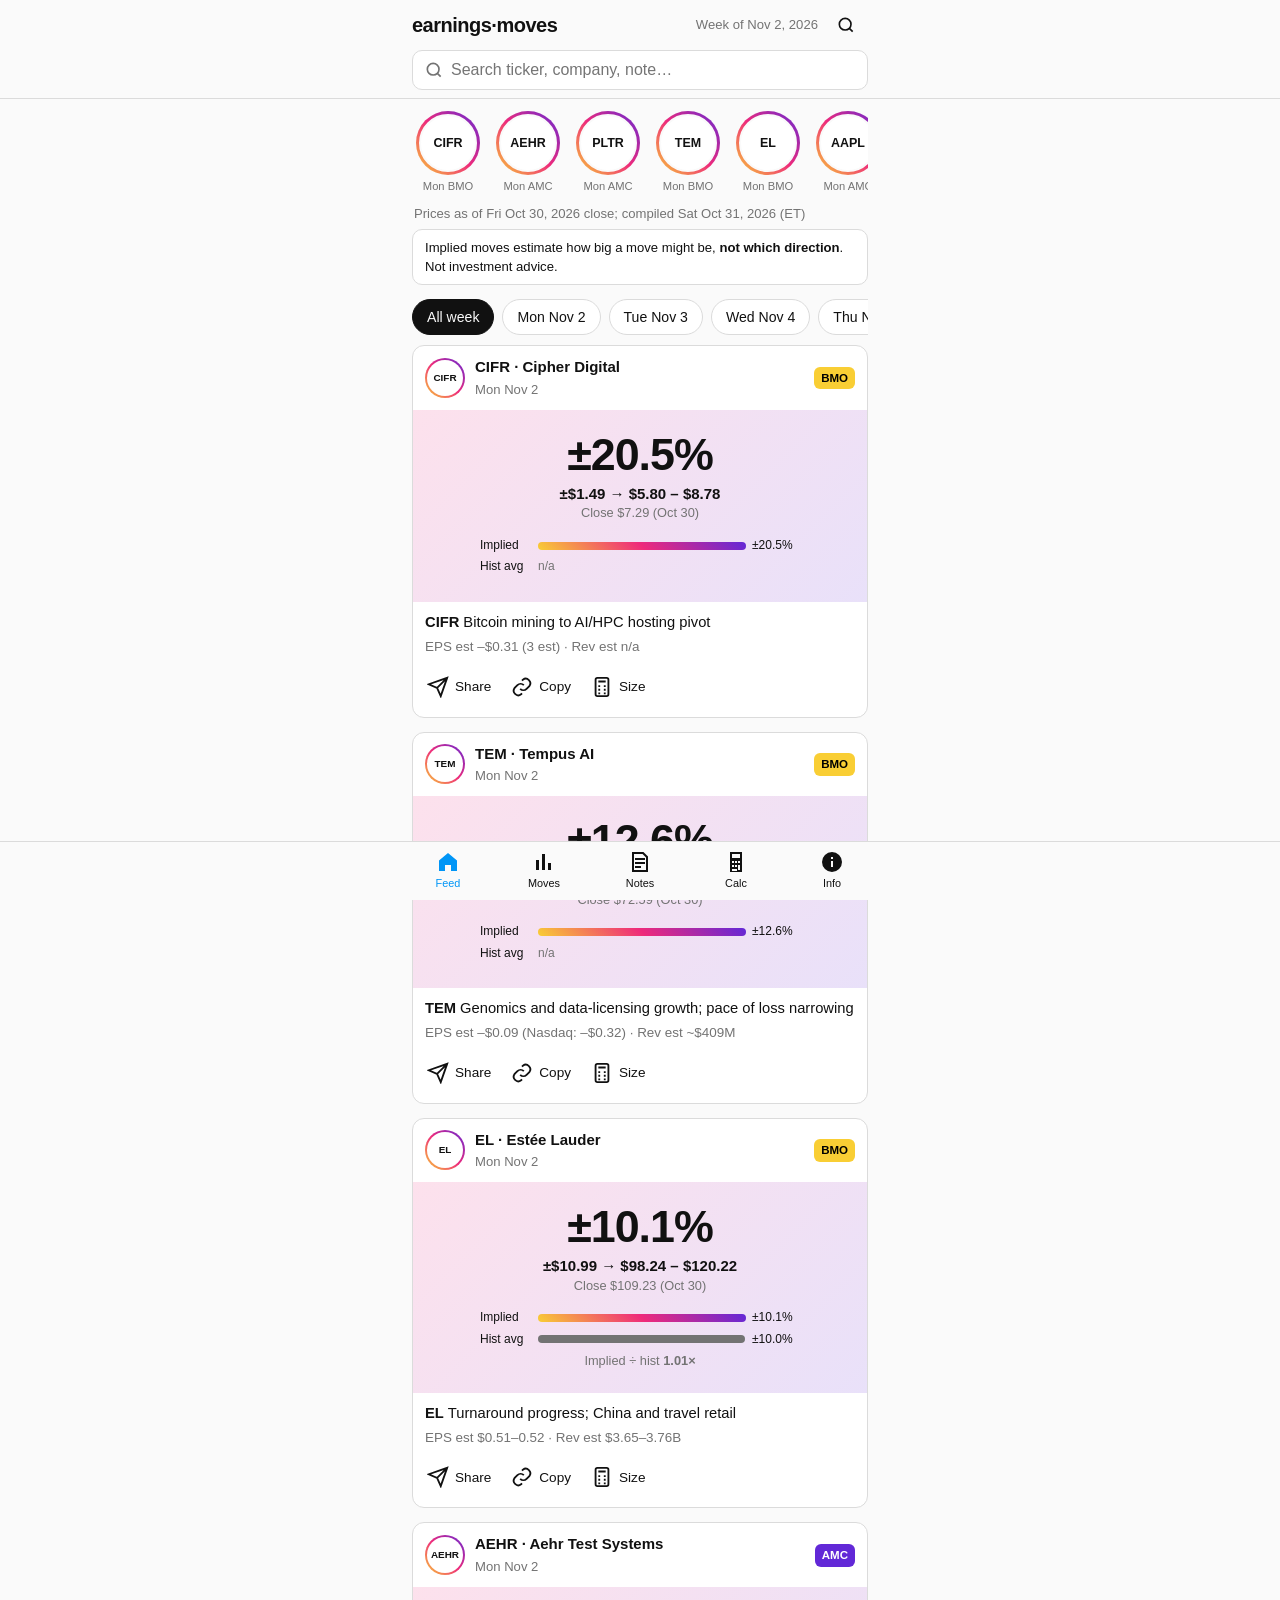
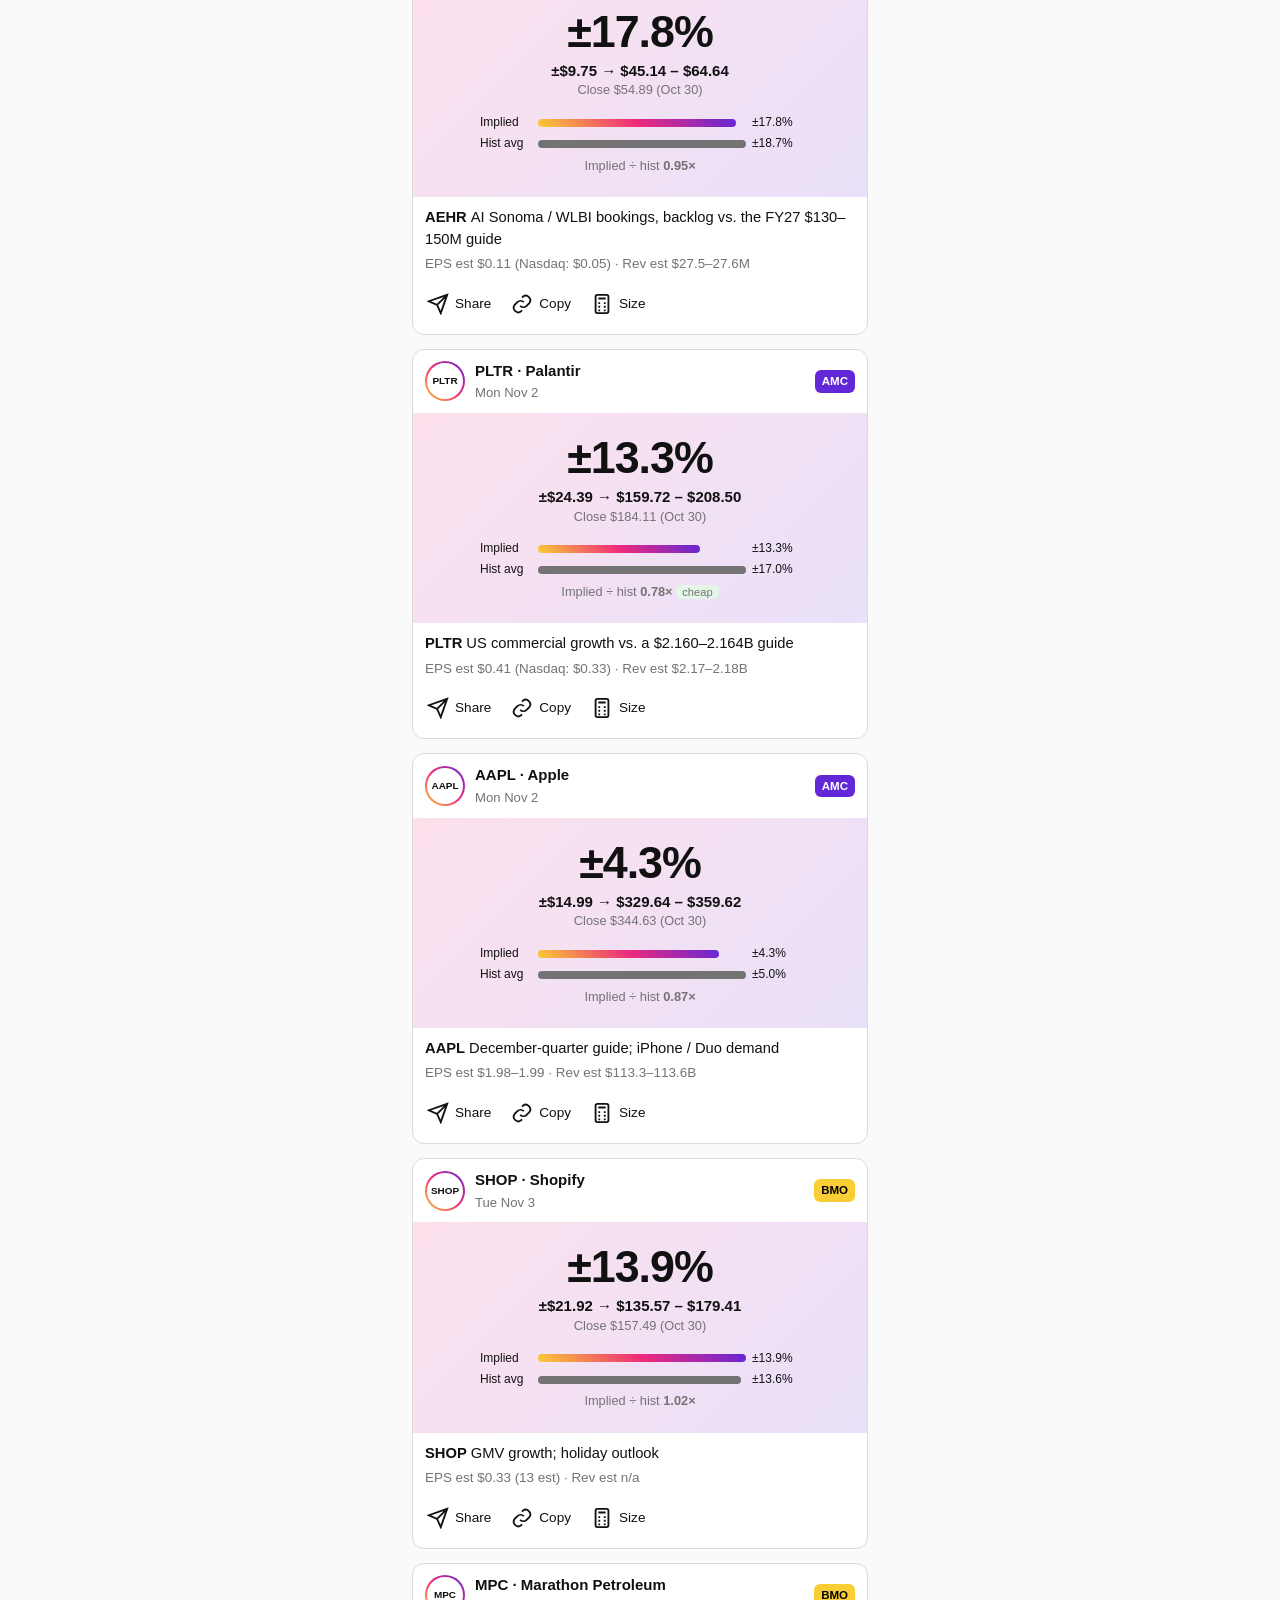
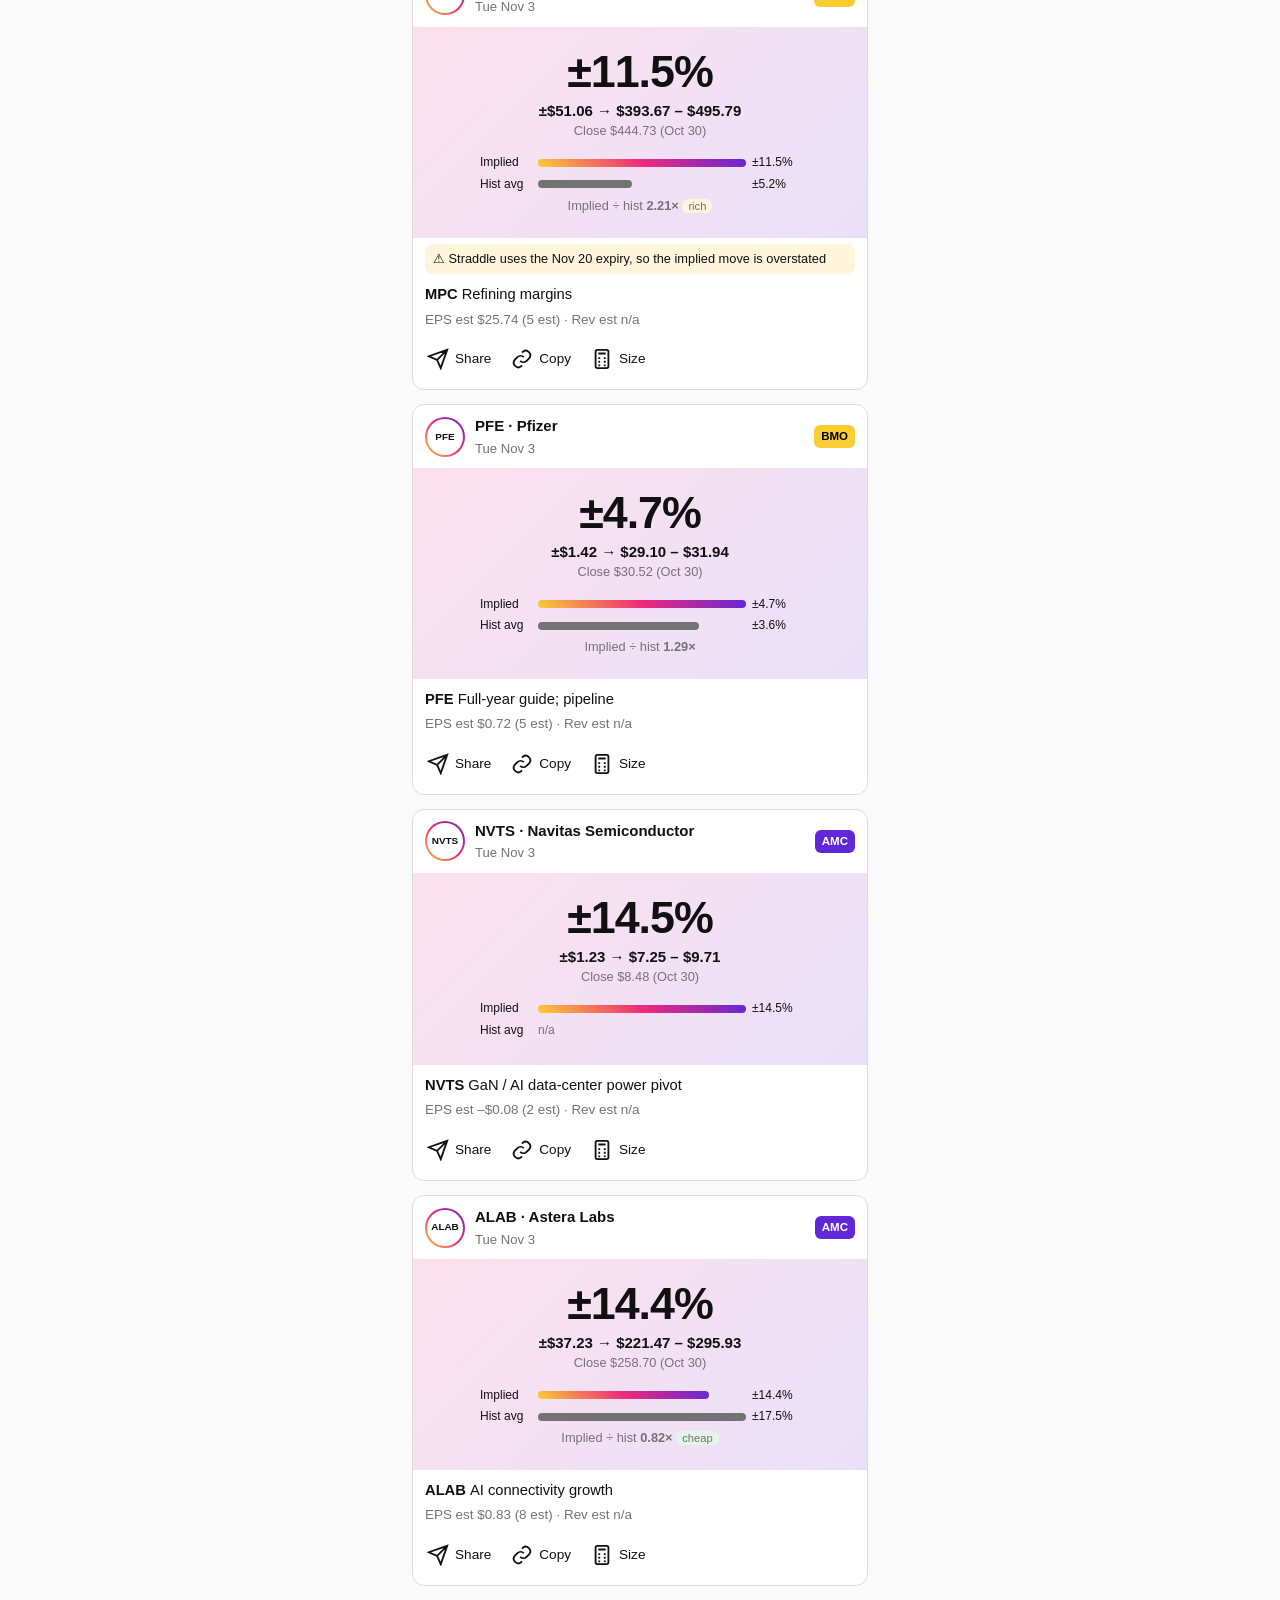
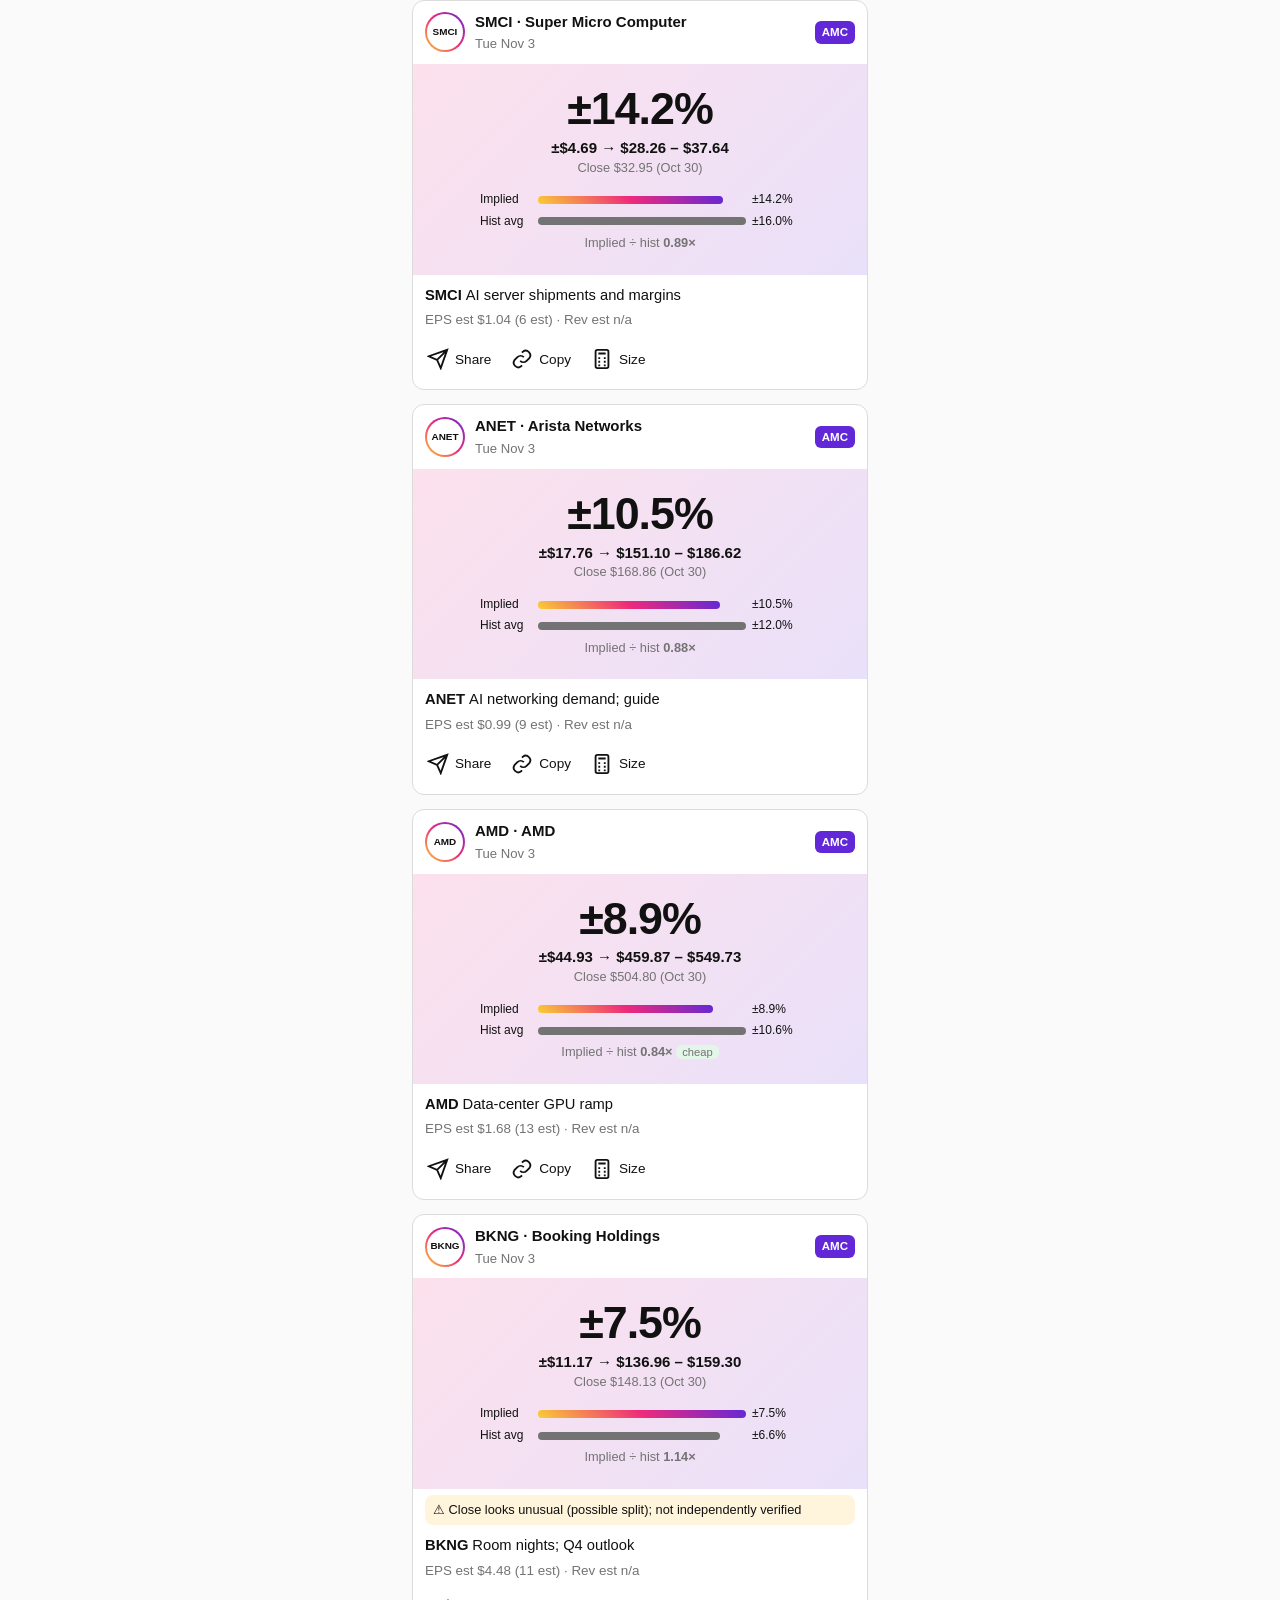
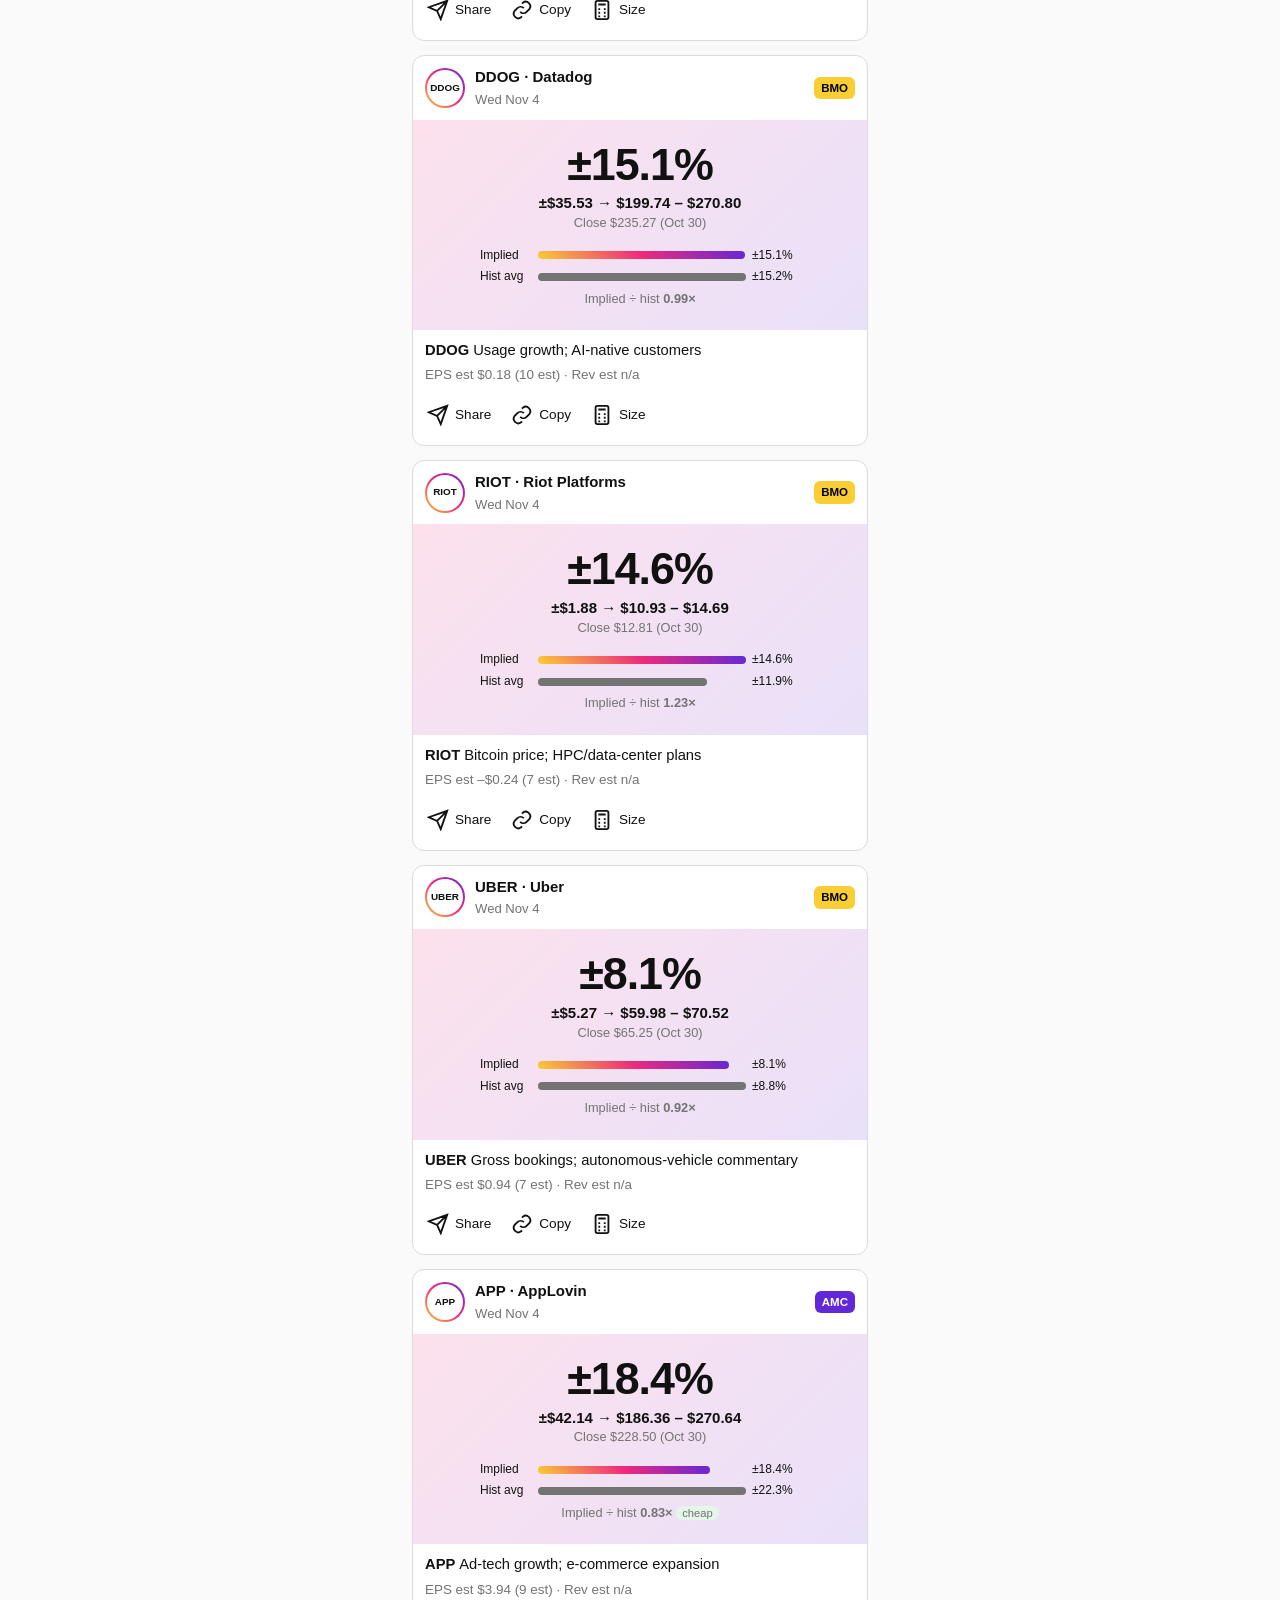
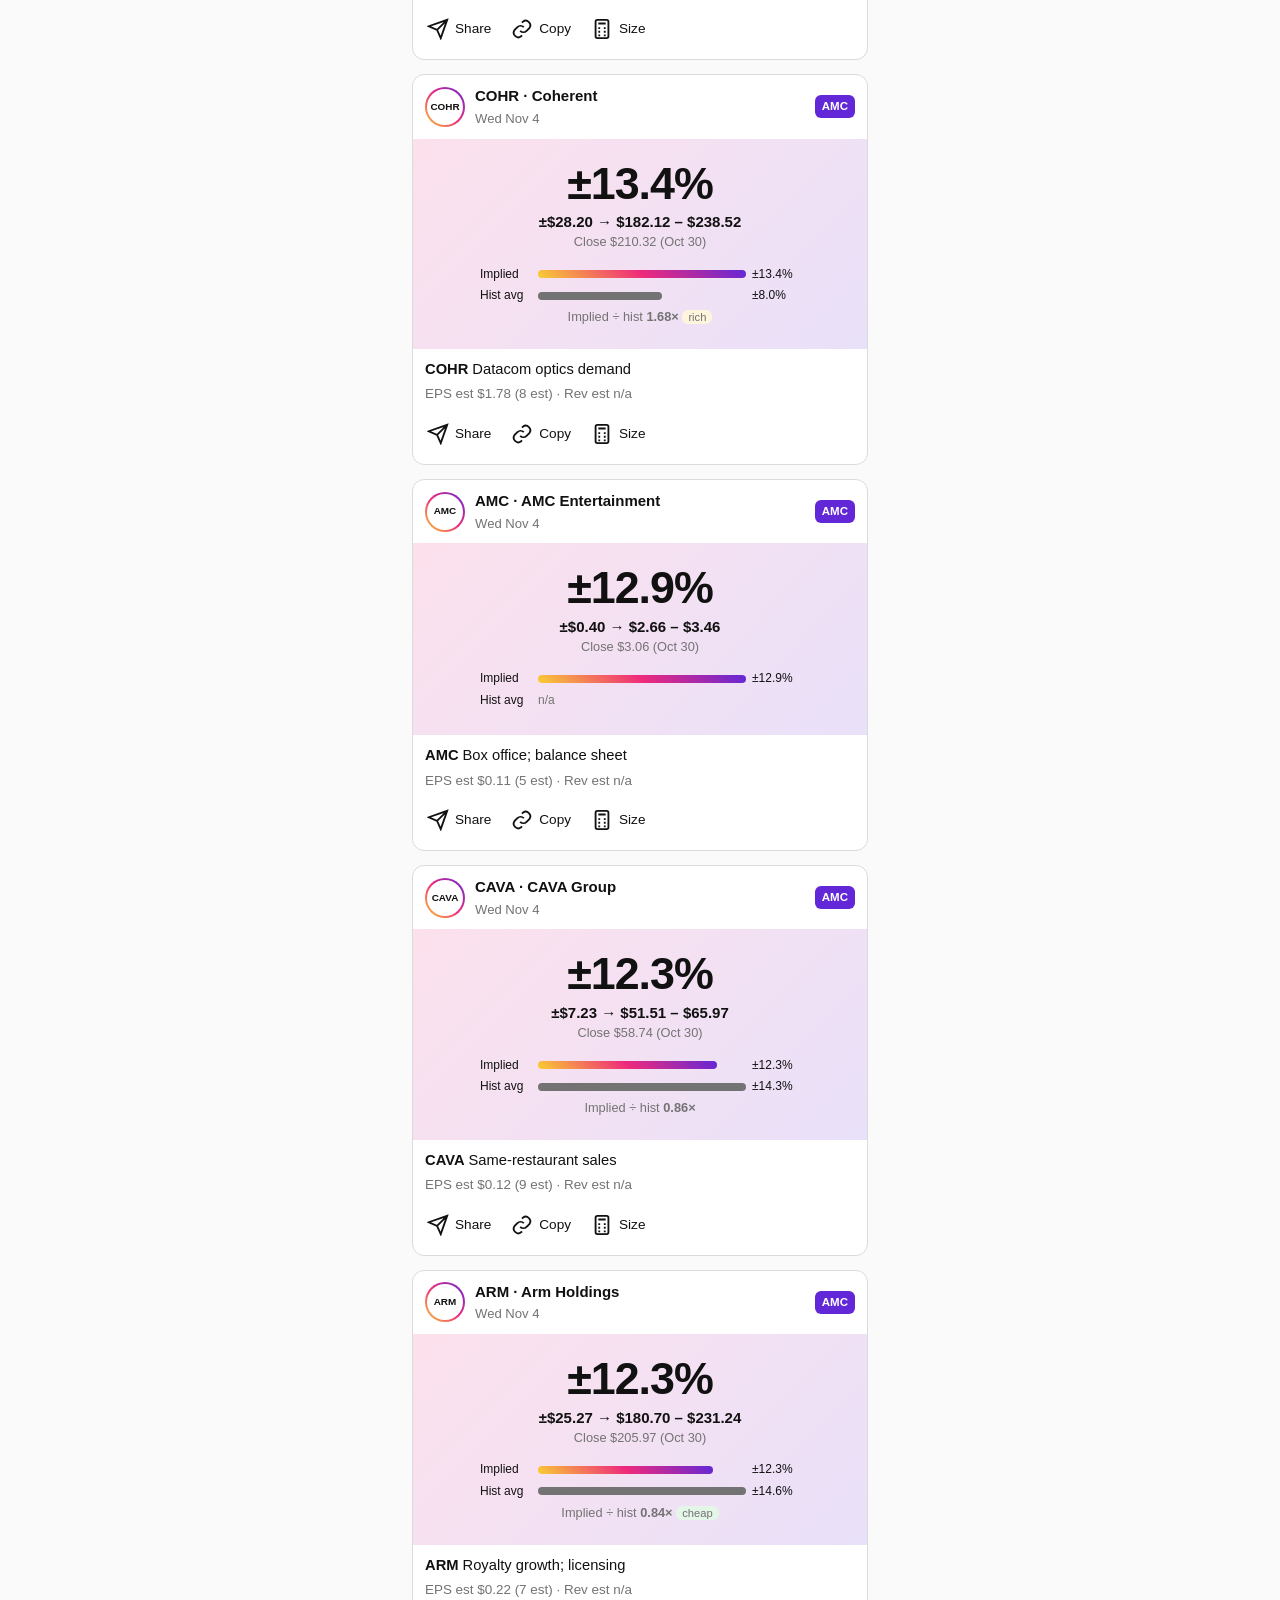
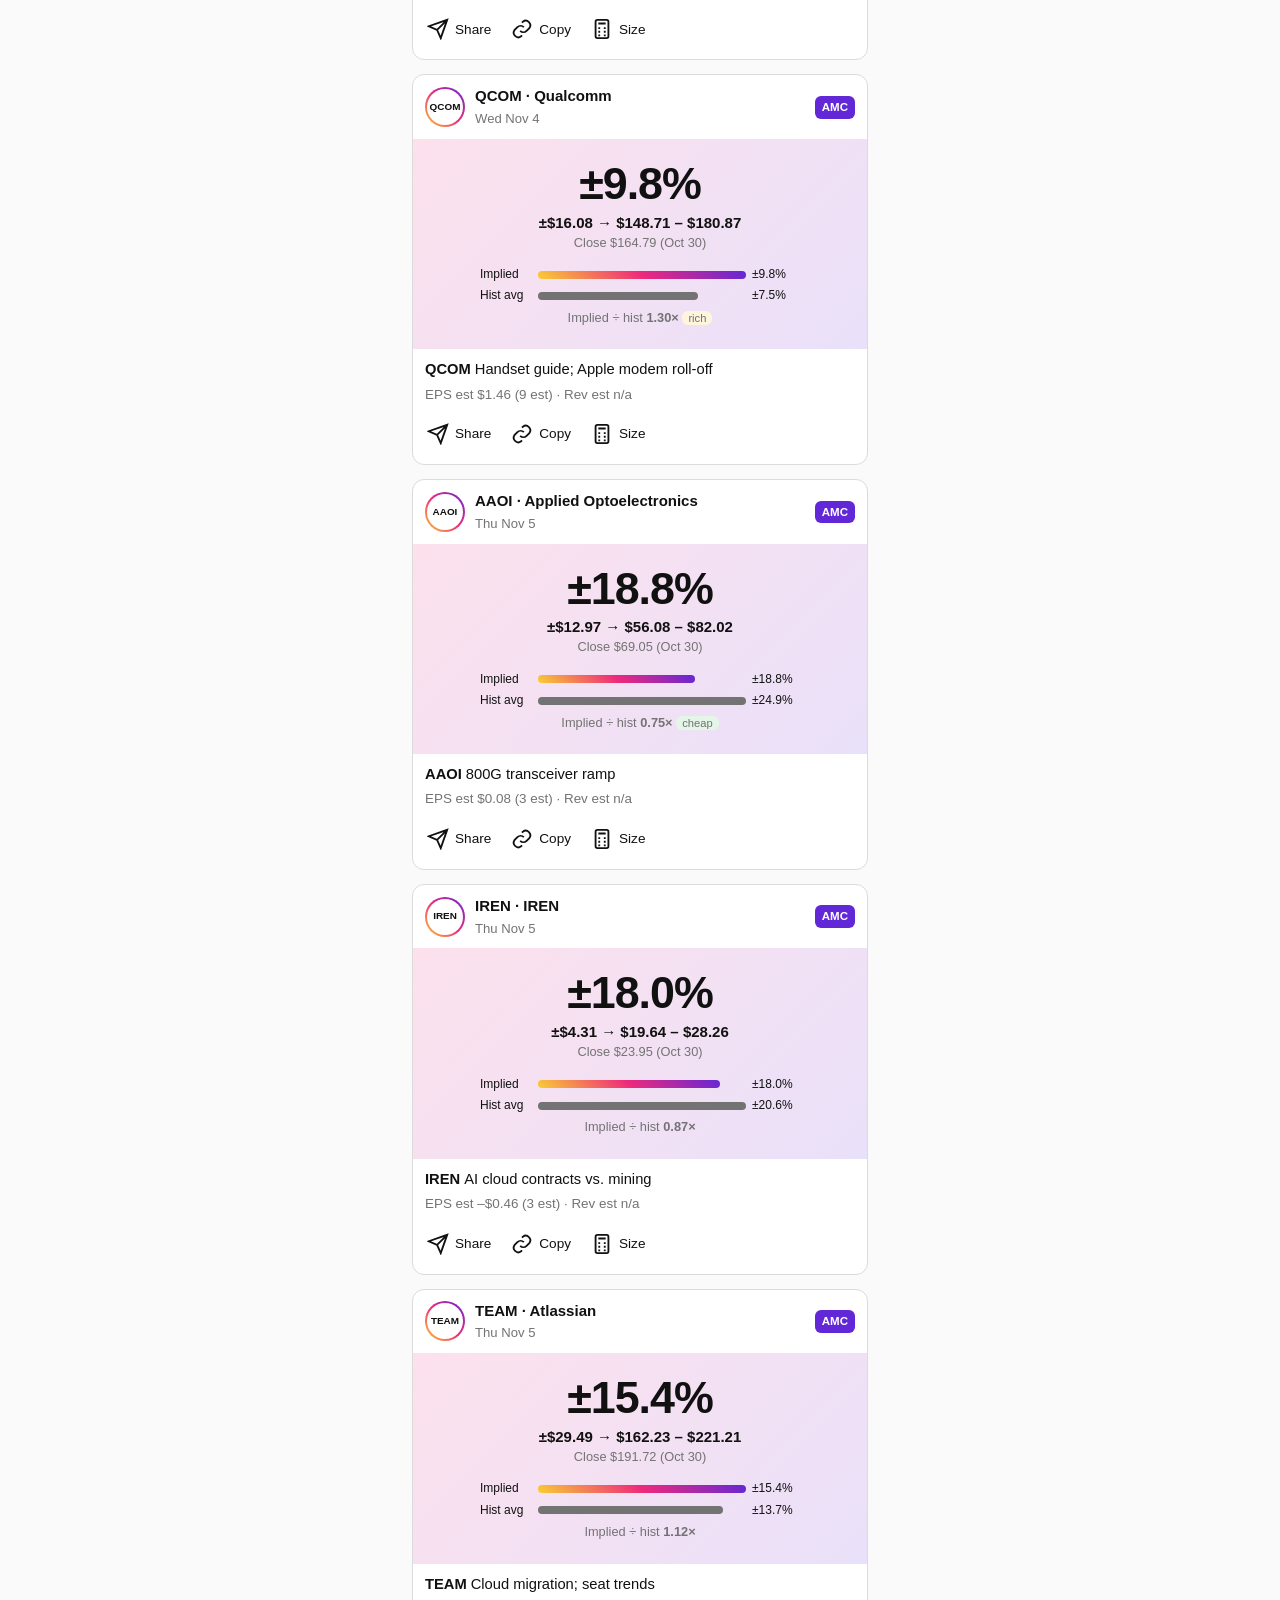
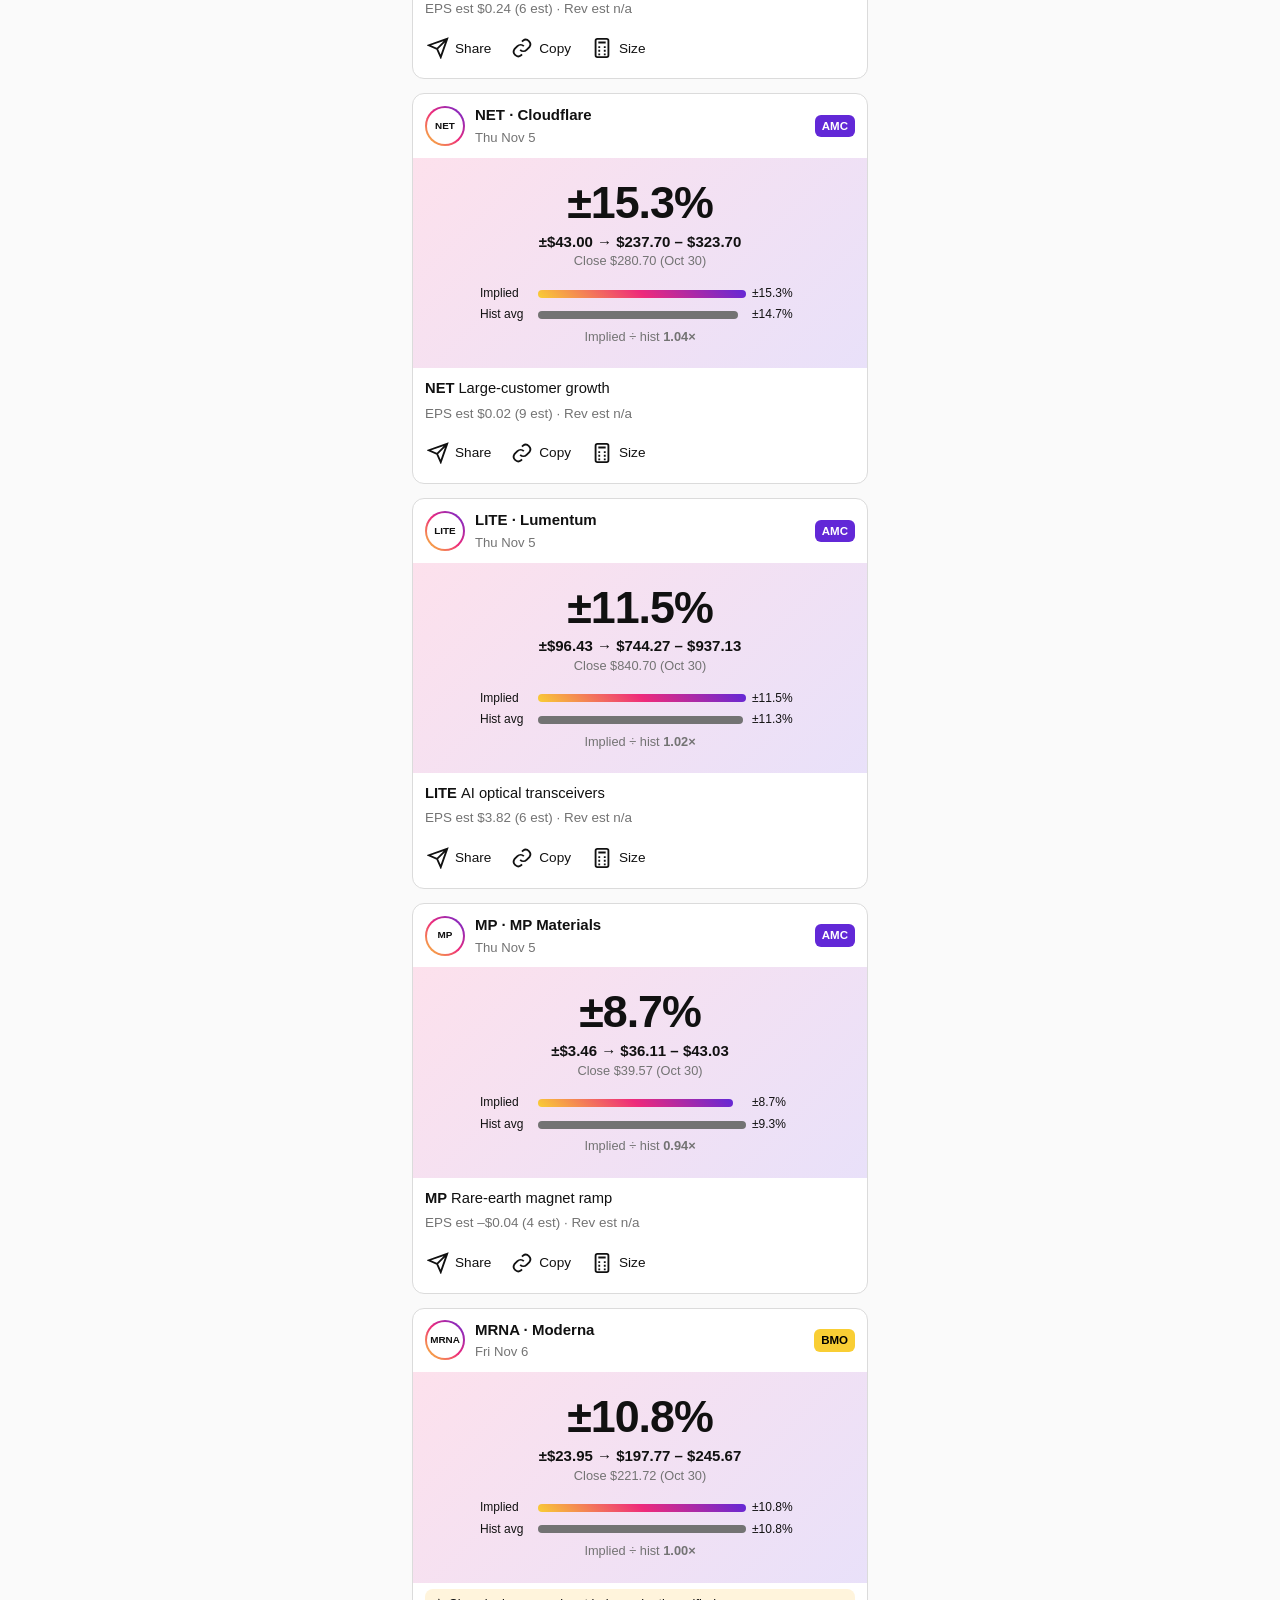
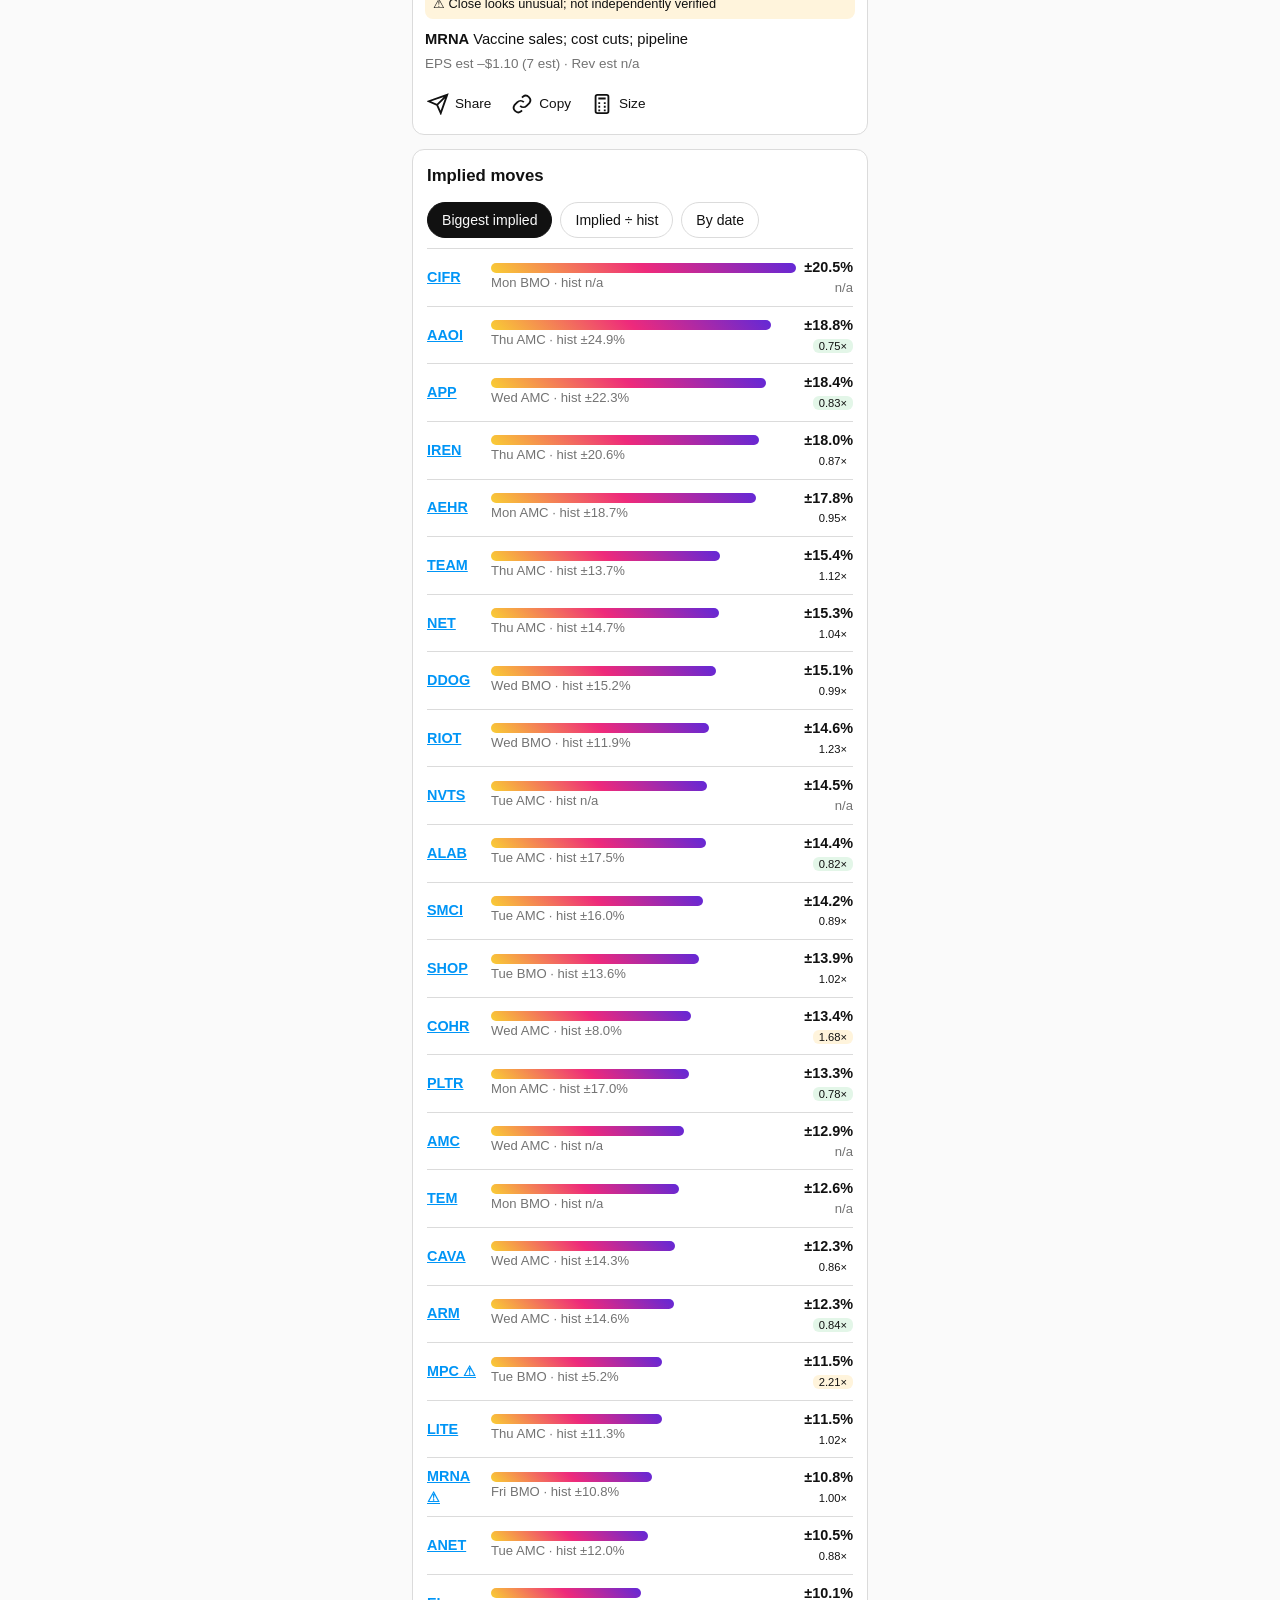
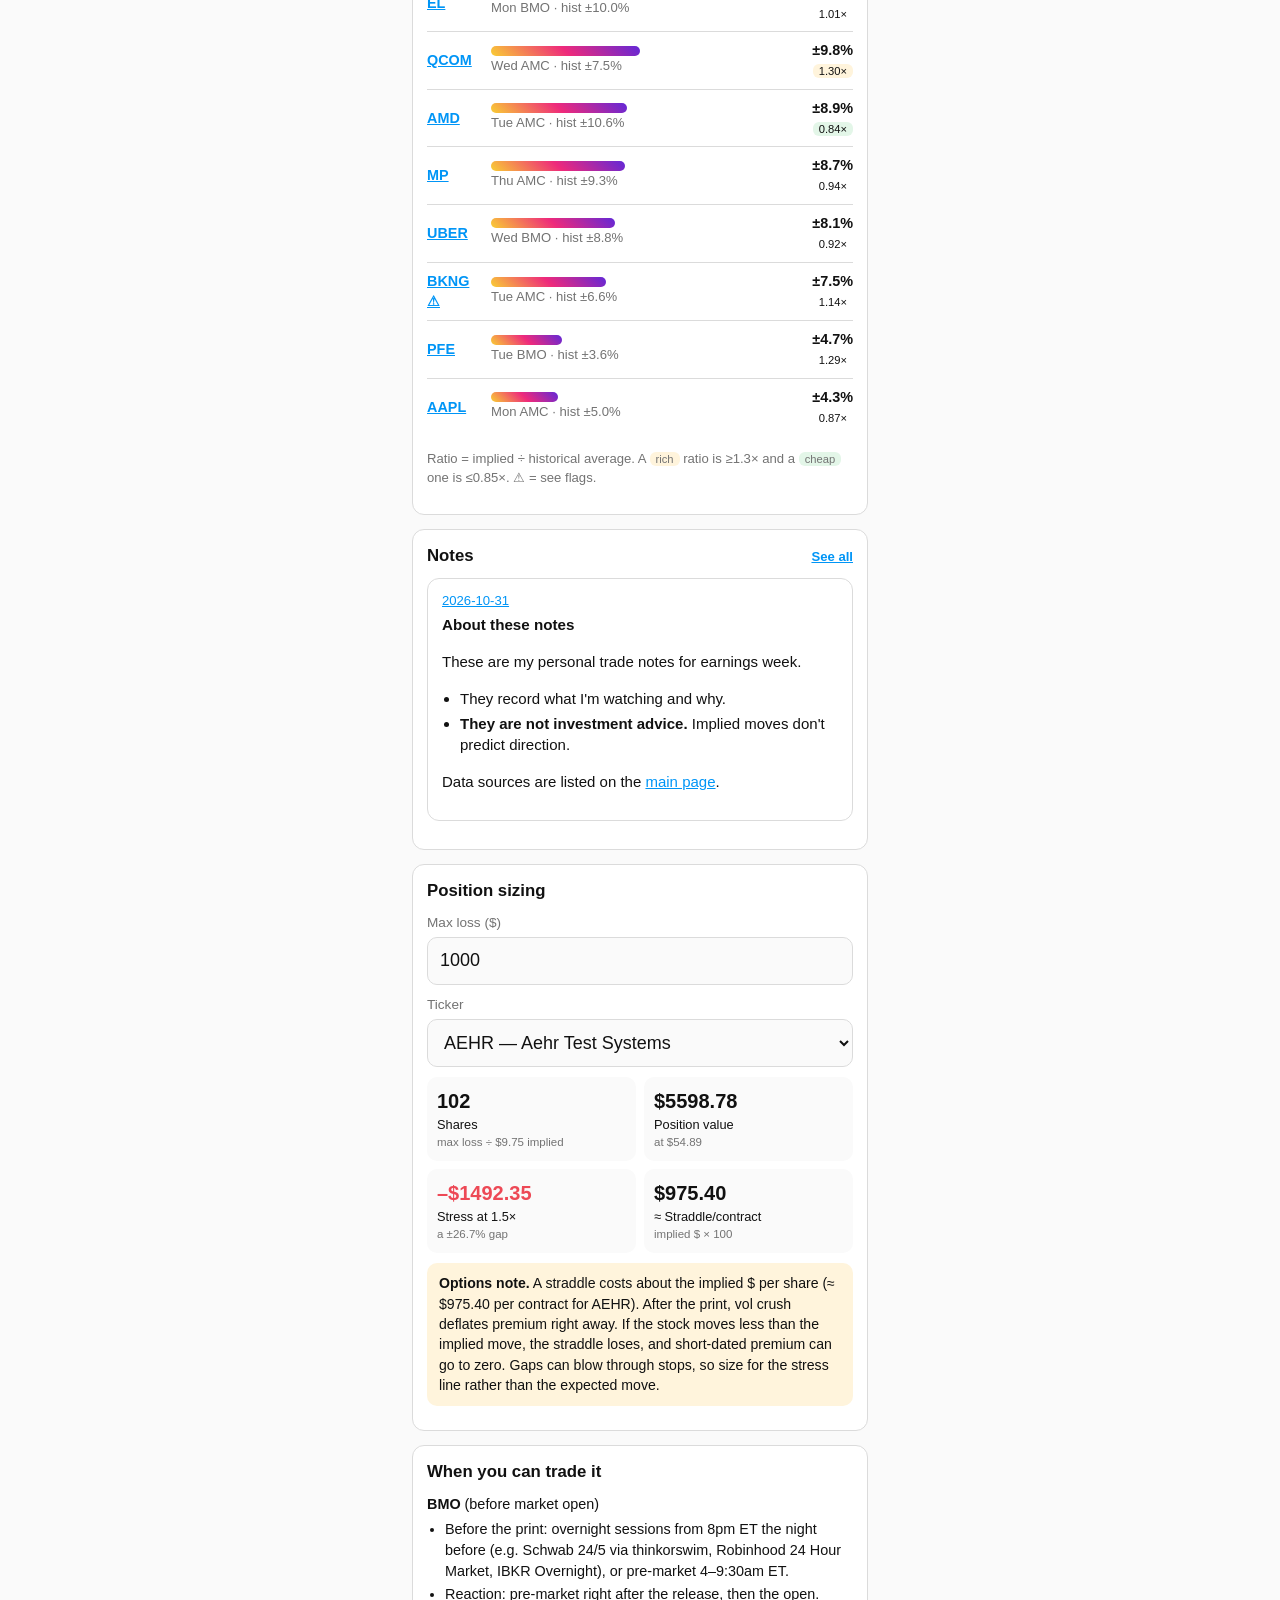
==== index.html @ 7c67f5b2 "Add search, back-to-top, tap-logo/Feed to top" ====
<!doctype html><html lang="en"><head><meta charset="utf-8"><meta http-equiv="Cache-Control" content="no-cache"><meta name="viewport" content="width=device-width,initial-scale=1,viewport-fit=cover">
<meta name="theme-color" content="#000" media="(prefers-color-scheme: dark)"><meta name="theme-color" content="#fff" media="(prefers-color-scheme: light)">
<title>Earnings Trades & Implied Moves</title><link rel="icon" href="data:,"><link rel="stylesheet" href="style.css?v=202610311600"></head><body>
<header class="top"><div class="wrap"><a href="#" class="logo" id="logo" style="color:inherit;text-decoration:none">earnings·moves</a><span class="hr"><span class="muted small" id="week"></span><button id="qbtn" class="qbtn" aria-label="Search"><svg viewBox="0 0 24 24"><circle cx="11" cy="11" r="7"/><path d="m20 20-4-4"/></svg></button></span></div><div class="wrap sbar"><svg viewBox="0 0 24 24"><circle cx="11" cy="11" r="7"/><path d="m20 20-4-4"/></svg><input id="q" type="search" placeholder="Search ticker, company, note…" autocomplete="off" enterkeyhint="search" aria-label="Search"><button id="qclear" type="button" aria-label="Clear search" hidden>×</button></div></header>
<main class="wrap">
<p id="qcount" class="muted small qcount" hidden></p><div id="qnone" class="card none" hidden><b>No matches</b><p class="muted small">Nothing matches your search<span id="qday"></span>.</p><button class="chip" onclick="clearSearch()">Clear search</button></div>
<div class="stories" id="stories" aria-label="Upcoming reporters"></div>
<p class="asof muted small" id="asof"></p>
<div class="disc small">Implied moves estimate how big a move might be, <b>not which direction</b>. Not investment advice.</div>

<section id="feed"><div class="chips" id="dayChips"></div><div id="posts"></div></section>

<section id="moves" class="card"><h2>Implied moves</h2>
<div class="chips" id="sortChips"></div><div id="moveList"></div>
<p class="muted small">Ratio = implied ÷ historical average. A <span class="pill rich">rich</span> ratio is ≥1.3× and a <span class="pill cheap">cheap</span> one is ≤0.85×. ⚠ = see flags.</p></section>

<section id="notes" class="card"><h2>Notes <a class="small" href="notes.html">See all</a></h2><div id="notesList"></div></section>

<section id="calc" class="card"><h2>Position sizing</h2>
<label class="fld">Max loss ($)<input id="loss" type="number" inputmode="decimal" value="1000" min="0"></label>
<label class="fld">Ticker<select id="tk"></select></label>
<div class="metrics" id="metrics"></div><div class="callout warn" id="optnote"></div></section>

<section id="info">
<div class="card"><h2>When you can trade it</h2>
<div class="kv"><b>BMO</b> (before market open)<ul><li>Before the print: overnight sessions from 8pm ET the night before (e.g. Schwab 24/5 via thinkorswim, Robinhood 24 Hour Market, IBKR Overnight), or pre-market 4–9:30am ET.</li><li>Reaction: pre-market right after the release, then the open.</li><li><b>No options before the print, since options don't trade overnight or pre-market.</b> Shares only.</li></ul></div>
<div class="kv"><b>AMC</b> (after market close)<ul><li>Before the print: regular session 9:30am–4pm ET, plus pre-market and overnight.</li><li>Reaction: after-hours 4–8pm ET, overnight, next pre-market.</li><li>Options: yes, during the regular session.</li></ul></div>
<div class="callout warn"><b>Execution.</b> Extended and overnight sessions take limit orders only, with thin liquidity, wide spreads, and quotes that can jump. Check that your broker and account type allow single stocks, options, and extended-hours trading; some retirement accounts don't.</div></div>
<div class="card" id="aehr"><h2>AEHR deep dive · Mon AMC</h2><div class="metrics" id="aehrM"></div><h3>Scorecard</h3><div id="score"></div><p id="aehrSetup"></p>
<h3>Valuation view</h3><dl id="val"></dl><div class="callout bad"><b>Risks.</b> <span id="risks"></span></div></div>
<div class="card" id="flagsCard"><h2>Flags</h2><ul id="flags"></ul>
<p class="muted small">EPS: the Monday names use the consensus gathered earlier (Zacks, MarketBeat, company guides), with the Nasdaq figure in brackets where it differs. The Tue–Fri names use the Nasdaq consensus shown on EarningsMoves (estimate count in brackets). Hist avg comes from EarningsWatcher (AEHR's from Arbtrage, last 5 reports).</p></div>
<div class="card" id="src"><h2>Sources</h2><ul id="sources"></ul>
<p class="muted small">Not investment advice. Implied moves come from at-the-money straddle mid prices (CBOE delayed data, Oct 30) and do not predict direction. Data may contain errors; verify before trading.</p></div>
</section>
</main>
<nav class="tabs" id="tabs">
<a href="#feed"><svg viewBox="0 0 24 24"><path d="M3 10.5 12 3l9 7.5V21h-6v-6H9v6H3z"/></svg>Feed</a>
<a href="#moves"><svg viewBox="0 0 24 24"><path d="M4 20V10h3v10zm6 0V4h3v16zm6 0v-7h3v7z"/></svg>Moves</a>
<a href="#notes"><svg viewBox="0 0 24 24"><path d="M5 3h10l4 4v14H5zm2 6h10M7 13h10M7 17h6" fill="none" stroke="currentColor" stroke-width="2"/></svg>Notes</a>
<a href="#calc"><svg viewBox="0 0 24 24"><path d="M6 2h12v20H6zM8 4v4h8V4zm0 7v2h2v-2zm3 0v2h2v-2zm3 0v2h2v-2zm-6 4v2h2v-2zm3 0v2h2v-2zm3 0v5h2v-5zm-6 4v2h5v-2z"/></svg>Calc</a>
<a href="#info"><svg viewBox="0 0 24 24"><path d="M12 2a10 10 0 1 0 0 20 10 10 0 0 0 0-20zm1 15h-2v-6h2zm0-8h-2V7h2z"/></svg>Info</a>
</nav><button id="totop" class="totop" aria-label="Back to top" hidden>↑</button>
<div id="toast" class="toast" role="status"></div>
<script src="notes.js?v=202610311600"></script><script src="search.js?v=202610311600"></script><script src="app.js?v=202610311600"></script><script>renderNotes(document.getElementById("notesList"),5)</script></body></html>
---- style.css ----
:root{--bg:#fafafa;--fg:#111;--mut:#737373;--card:#fff;--bd:#dbdbdb;--acc:#0095f6;--warn:#fff4dc;--bad:#fde8e8;--good:#e3f6e8;--ring:linear-gradient(45deg,#f9ce34,#ee2a7b,#6228d7);--tabh:58px}
@media(prefers-color-scheme:dark){:root{--bg:#000;--fg:#f5f5f5;--mut:#a8a8a8;--card:#121212;--bd:#262626;--acc:#4cb5f9;--warn:#3a2f17;--bad:#3b1e1e;--good:#173222}}
*{box-sizing:border-box}html{scroll-padding-top:60px;-webkit-text-size-adjust:100%}
body{margin:0;font:15px/1.45 -apple-system,BlinkMacSystemFont,"Segoe UI",Roboto,Helvetica,Arial,sans-serif;background:var(--bg);color:var(--fg);padding-bottom:calc(var(--tabh) + env(safe-area-inset-bottom) + 12px);overflow-wrap:anywhere}
.wrap{max-width:480px;margin:0 auto;padding:0 12px}a{color:var(--acc)}.muted{color:var(--mut)}.small{font-size:.82rem}h2{font-size:1.05rem;margin:0 0 10px;display:flex;justify-content:space-between;align-items:baseline}h3{font-size:.95rem;margin:14px 0 6px}
.top{position:sticky;top:0;z-index:10;background:var(--bg);border-bottom:1px solid var(--bd);padding-top:env(safe-area-inset-top)}.top .wrap{display:flex;justify-content:space-between;align-items:center;height:50px}
.logo{font-size:1.25rem;font-weight:700;letter-spacing:-.5px}
.stories{display:flex;gap:12px;overflow-x:auto;padding:12px 2px 6px;scrollbar-width:none;-webkit-overflow-scrolling:touch}.stories::-webkit-scrollbar{display:none}
.story{flex:0 0 auto;width:68px;text-align:center;background:none;border:0;color:var(--fg);padding:0;cursor:pointer;font:inherit}
.ring{width:64px;height:64px;border-radius:50%;padding:3px;background:var(--ring);margin:0 auto}.ring.seen{background:var(--bd)}
.ring span{display:flex;width:100%;height:100%;border-radius:50%;background:var(--card);border:2px solid var(--bg);align-items:center;justify-content:center;font-weight:700;font-size:.78rem}
.story small{display:block;font-size:.7rem;color:var(--mut);margin-top:3px;white-space:nowrap}
.asof{margin:4px 2px}.disc{background:var(--card);border:1px solid var(--bd);border-radius:10px;padding:8px 12px;margin:6px 0 10px}
.chips{display:flex;gap:8px;overflow-x:auto;padding:4px 0 10px;scrollbar-width:none}.chips::-webkit-scrollbar{display:none}
.chip{flex:0 0 auto;min-height:36px;padding:0 14px;border-radius:18px;border:1px solid var(--bd);background:var(--card);color:var(--fg);font:inherit;font-size:.88rem;cursor:pointer}.chip.on{background:var(--fg);color:var(--bg);border-color:var(--fg)}
.post,.card,.note{background:var(--card);border:1px solid var(--bd);border-radius:12px;margin:0 0 14px;overflow:hidden}.card{padding:14px}
.ph{display:flex;align-items:center;gap:10px;padding:10px 12px}.av{flex:0 0 40px;height:40px;border-radius:50%;background:var(--ring);padding:2px}.av span{display:flex;width:100%;height:100%;border-radius:50%;background:var(--card);align-items:center;justify-content:center;font-size:.62rem;font-weight:700}
.ph .who{flex:1;min-width:0}.ph .who b{display:block;white-space:nowrap;overflow:hidden;text-overflow:ellipsis}.tm{font-size:.72rem;font-weight:700;border-radius:6px;padding:3px 7px;background:var(--bd)}.tm.BMO{background:#f9ce34;color:#000}.tm.AMC{background:#6228d7;color:#fff}
.hero{background:linear-gradient(135deg,rgba(238,42,123,.14),rgba(98,40,215,.14));padding:22px 16px;text-align:center}
.hero .big{font-size:2.8rem;font-weight:800;letter-spacing:-1px;line-height:1}.hero .rng{margin-top:6px;font-weight:600}.hero .sub{font-size:.8rem;color:var(--mut)}
.vs{margin:14px auto 0;max-width:320px;text-align:left;font-size:.75rem}.vs .row{display:grid;grid-template-columns:52px 1fr 48px;gap:6px;align-items:center;margin:4px 0}.vs i{display:block;height:8px;border-radius:4px;background:var(--ring)}.vs i.h{background:var(--mut)}
.cap{padding:10px 12px 4px;font-size:.92rem}.cap b{margin-right:4px}.cap .eps{color:var(--mut);font-size:.84rem;margin-top:4px}.flag{margin:6px 12px 0;font-size:.8rem;background:var(--warn);border-radius:8px;padding:6px 8px}
.act{display:flex;gap:4px;padding:4px 6px 8px}.act button{min-width:44px;min-height:44px;border:0;background:none;color:var(--fg);cursor:pointer;display:flex;align-items:center;gap:6px;font:inherit;font-size:.85rem;padding:0 8px;border-radius:8px}.act svg{width:22px;height:22px;fill:none;stroke:currentColor;stroke-width:2}
.mv{display:grid;grid-template-columns:56px 1fr auto;gap:8px;align-items:center;padding:8px 0;border-top:1px solid var(--bd);font-size:.85rem;min-height:44px}.mv b{font-size:.9rem}.mv .bar{height:10px;border-radius:5px;background:var(--ring)}.mv .r{text-align:right;white-space:nowrap}
.pill{font-size:.7rem;border-radius:6px;padding:1px 6px}.rich{background:var(--warn)}.cheap{background:var(--good)}
.fld{display:block;font-size:.85rem;color:var(--mut);margin-bottom:10px}input,select{display:block;width:100%;margin-top:4px;min-height:48px;font-size:18px;padding:8px 12px;border-radius:10px;border:1px solid var(--bd);background:var(--bg);color:var(--fg)}
.metrics{display:grid;grid-template-columns:1fr 1fr;gap:8px;margin:10px 0}.m{background:var(--bg);border-radius:10px;padding:10px;font-size:.8rem}.m b{display:block;font-size:1.25rem}.m.neg b{color:#ed4956}.m span{color:var(--mut);font-size:.72rem;display:block}
.callout{border-radius:10px;padding:10px 12px;margin:10px 0;font-size:.88rem;background:var(--bg)}.warn{background:var(--warn)}.bad{background:var(--bad)}
.kv{margin:8px 0;font-size:.9rem}.kv ul{margin:4px 0;padding-left:18px}
.sc{border-top:1px solid var(--bd);padding:8px 0;font-size:.84rem}.sc .h{display:flex;justify-content:space-between;font-weight:700}.up{color:#2fa84f}.dn{color:#ed4956}
dl{margin:0;font-size:.88rem}dt{font-weight:700;margin-top:6px}dd{margin:0}ul{padding-left:18px}li{margin:3px 0}
.note{padding:12px 14px}.note h3{margin:4px 0}.tag{display:inline-block;background:var(--acc);color:#fff;border-radius:999px;padding:0 8px;font-size:.72rem;margin-left:6px}
.tabs{position:fixed;left:0;right:0;bottom:0;z-index:20;display:flex;justify-content:center;background:var(--bg);border-top:1px solid var(--bd);padding-bottom:env(safe-area-inset-bottom)}
.tabs a{flex:1;max-width:96px;min-height:var(--tabh);display:flex;flex-direction:column;align-items:center;justify-content:center;gap:2px;font-size:.68rem;color:var(--fg);text-decoration:none}.tabs svg{width:24px;height:24px;fill:currentColor}.tabs a.on{color:var(--acc)}
.toast{position:fixed;left:50%;bottom:calc(var(--tabh) + env(safe-area-inset-bottom) + 12px);transform:translateX(-50%);background:var(--fg);color:var(--bg);padding:8px 14px;border-radius:18px;font-size:.85rem;opacity:0;transition:opacity .2s;pointer-events:none}.toast.show{opacity:1}
.post.hl{outline:2px solid var(--acc)}

.top .hr{display:flex;align-items:center;gap:6px}.qbtn{min-width:44px;min-height:44px;border:0;background:none;color:var(--fg);cursor:pointer;display:flex;align-items:center;justify-content:center}.qbtn svg,.sbar svg{width:20px;height:20px;fill:none;stroke:currentColor;stroke-width:2}
.sbar{position:relative;display:flex;align-items:center;padding-bottom:8px}.sbar svg{position:absolute;left:24px;color:var(--mut);pointer-events:none}
.sbar input{margin:0;min-height:40px;font-size:16px;padding:8px 40px 8px 38px;border-radius:10px;background:var(--card);border:1px solid var(--bd);-webkit-appearance:none;appearance:none}.sbar input::-webkit-search-cancel-button{display:none}
#qclear{position:absolute;right:14px;width:44px;height:40px;border:0;background:none;color:var(--mut);font-size:1.4rem;cursor:pointer}#qclear[hidden]{display:none}
html{scroll-padding-top:110px}.qcount{margin:8px 2px 0}.none{text-align:center}[hidden]{display:none!important}
.top .sbar{height:auto;display:flex}
.totop{position:fixed;right:calc(16px + env(safe-area-inset-right));bottom:calc(var(--tabh) + env(safe-area-inset-bottom) + 16px);z-index:21;width:48px;height:48px;border-radius:50%;border:1px solid var(--bd);background:var(--card);color:var(--fg);font-size:1.4rem;box-shadow:0 4px 14px rgba(0,0,0,.25);cursor:pointer}
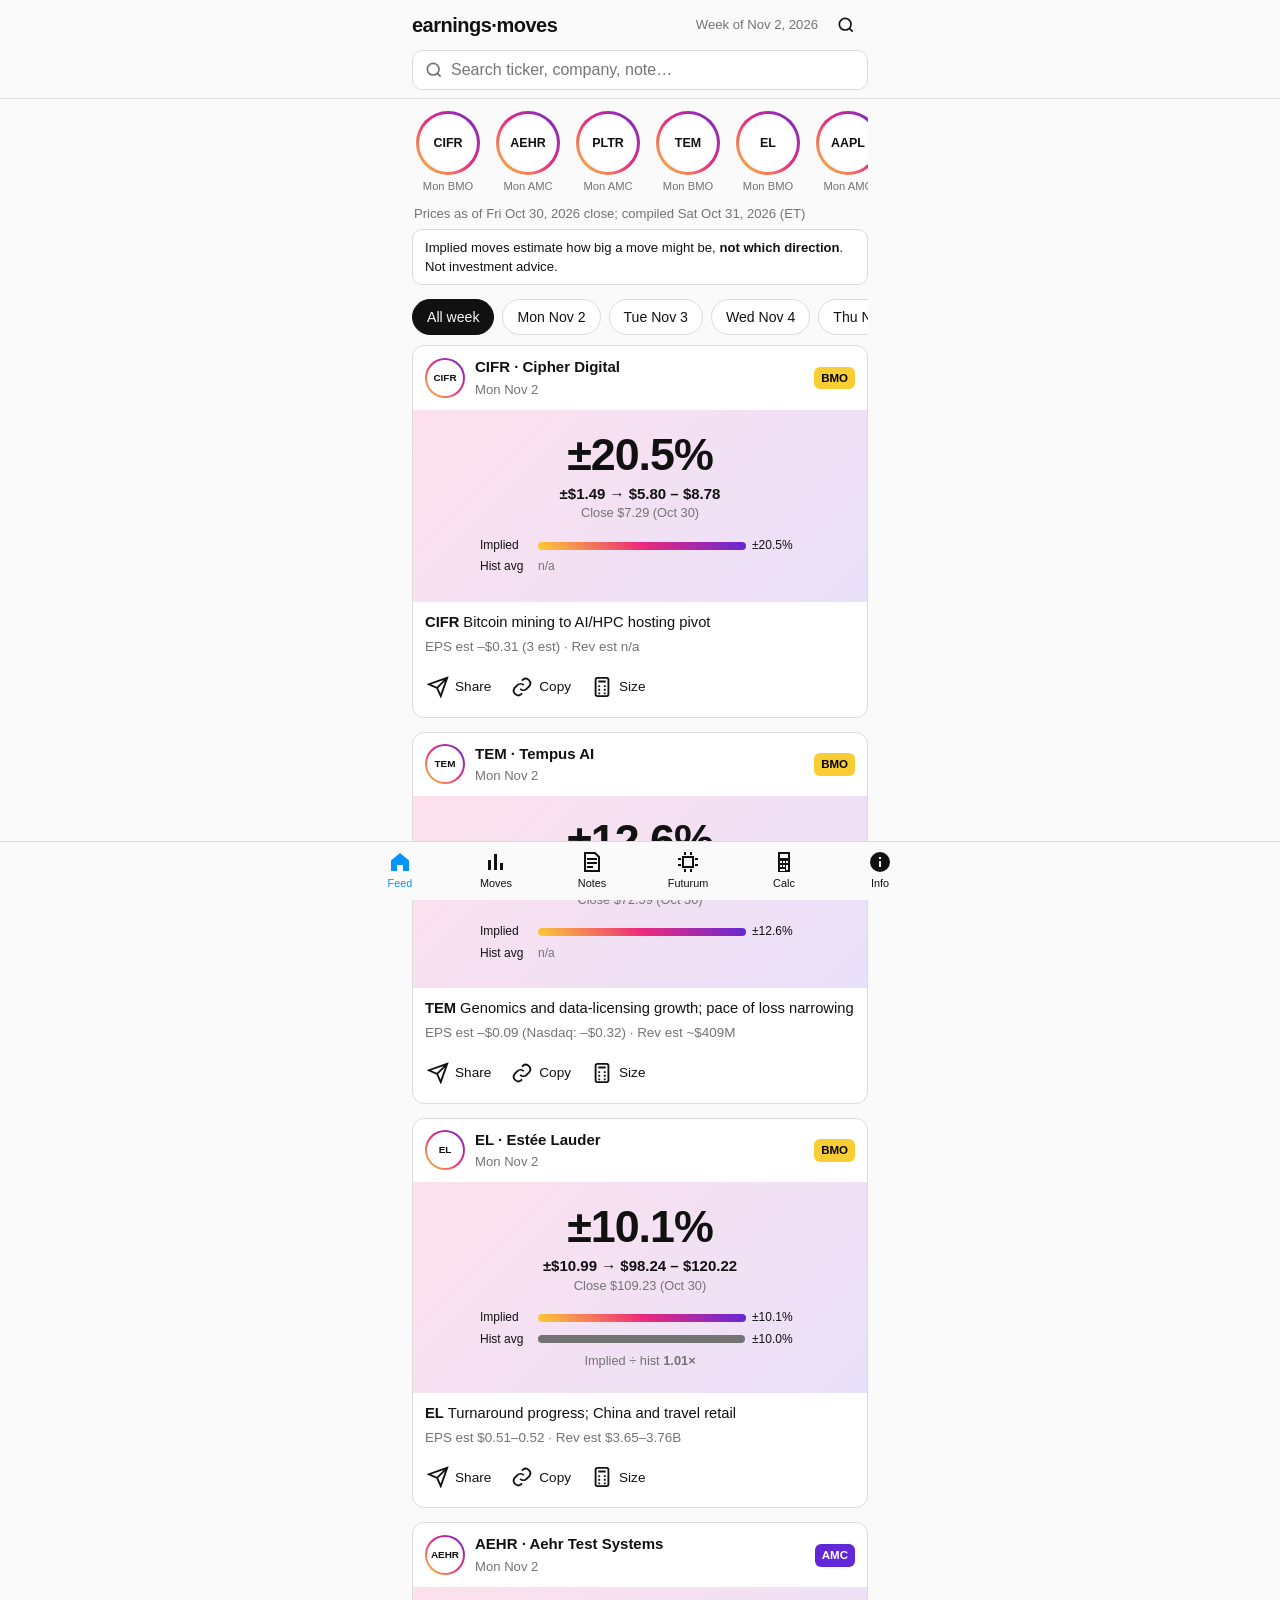
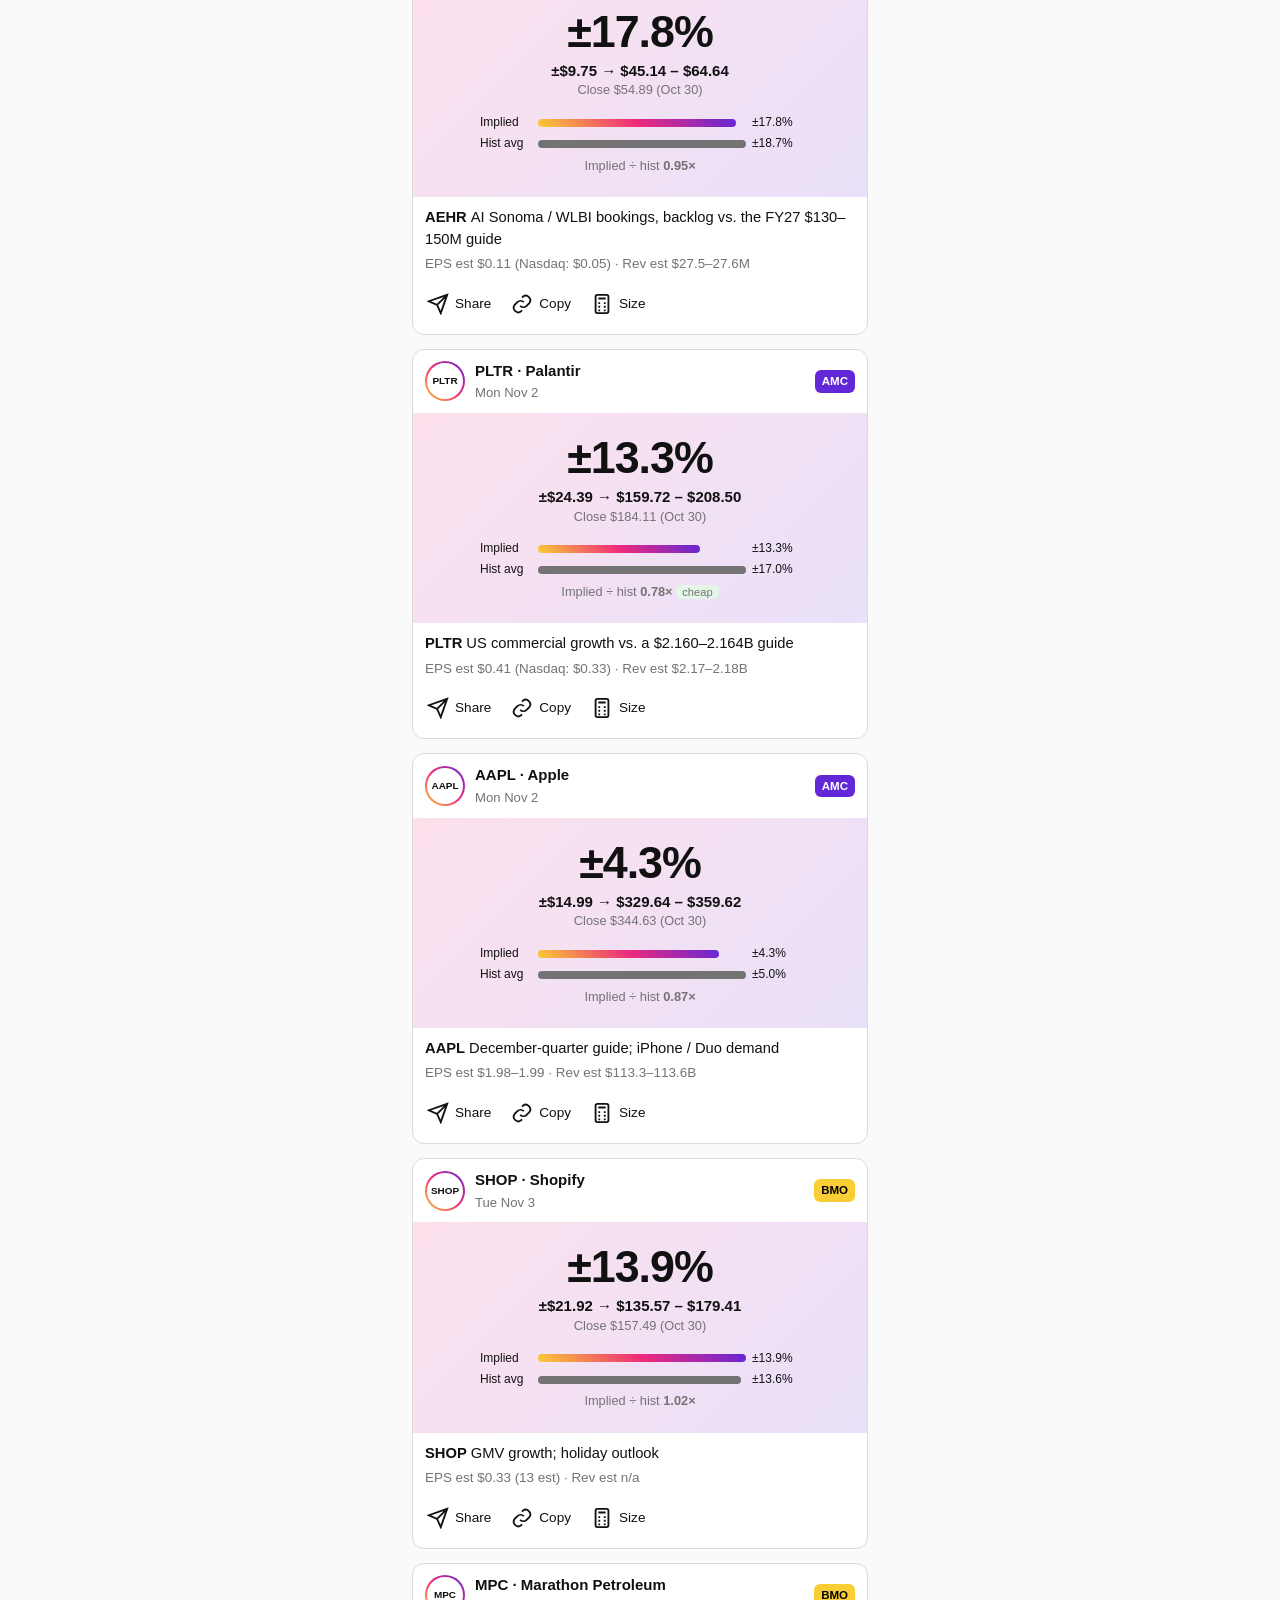
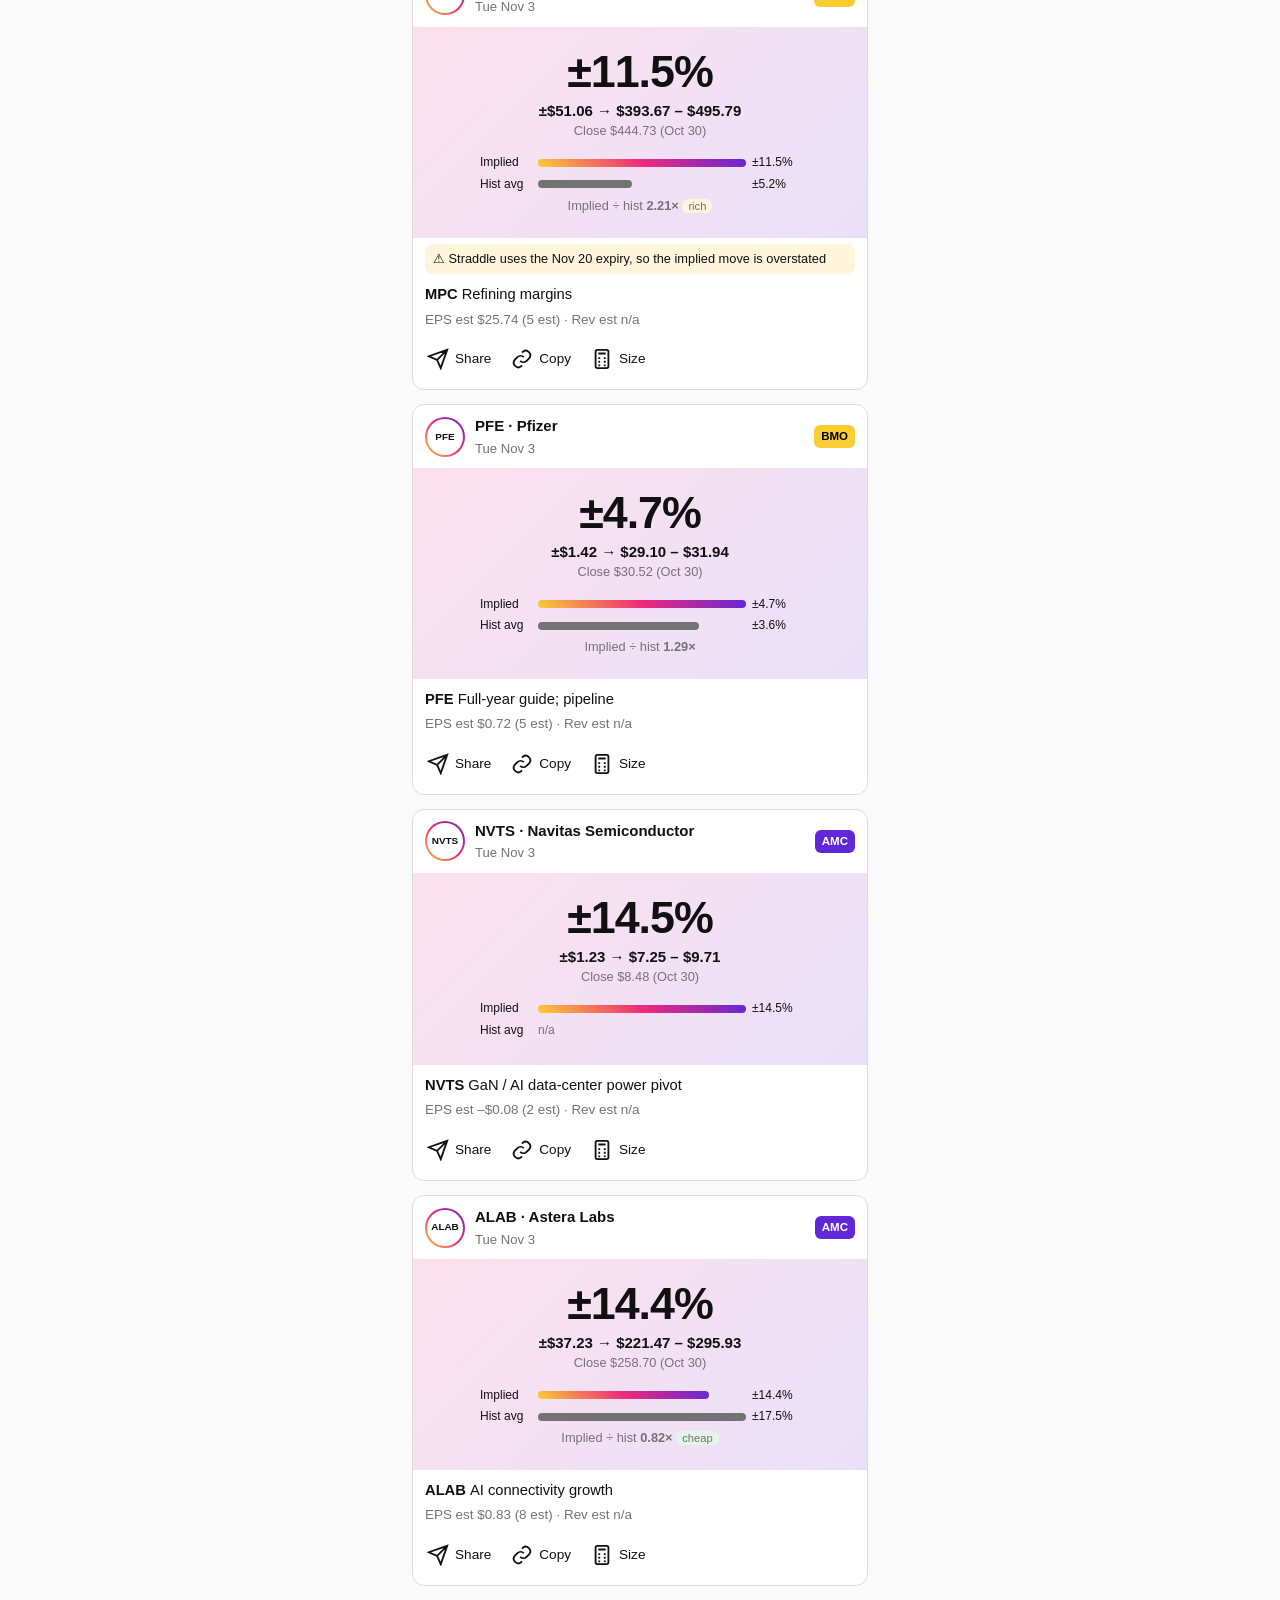
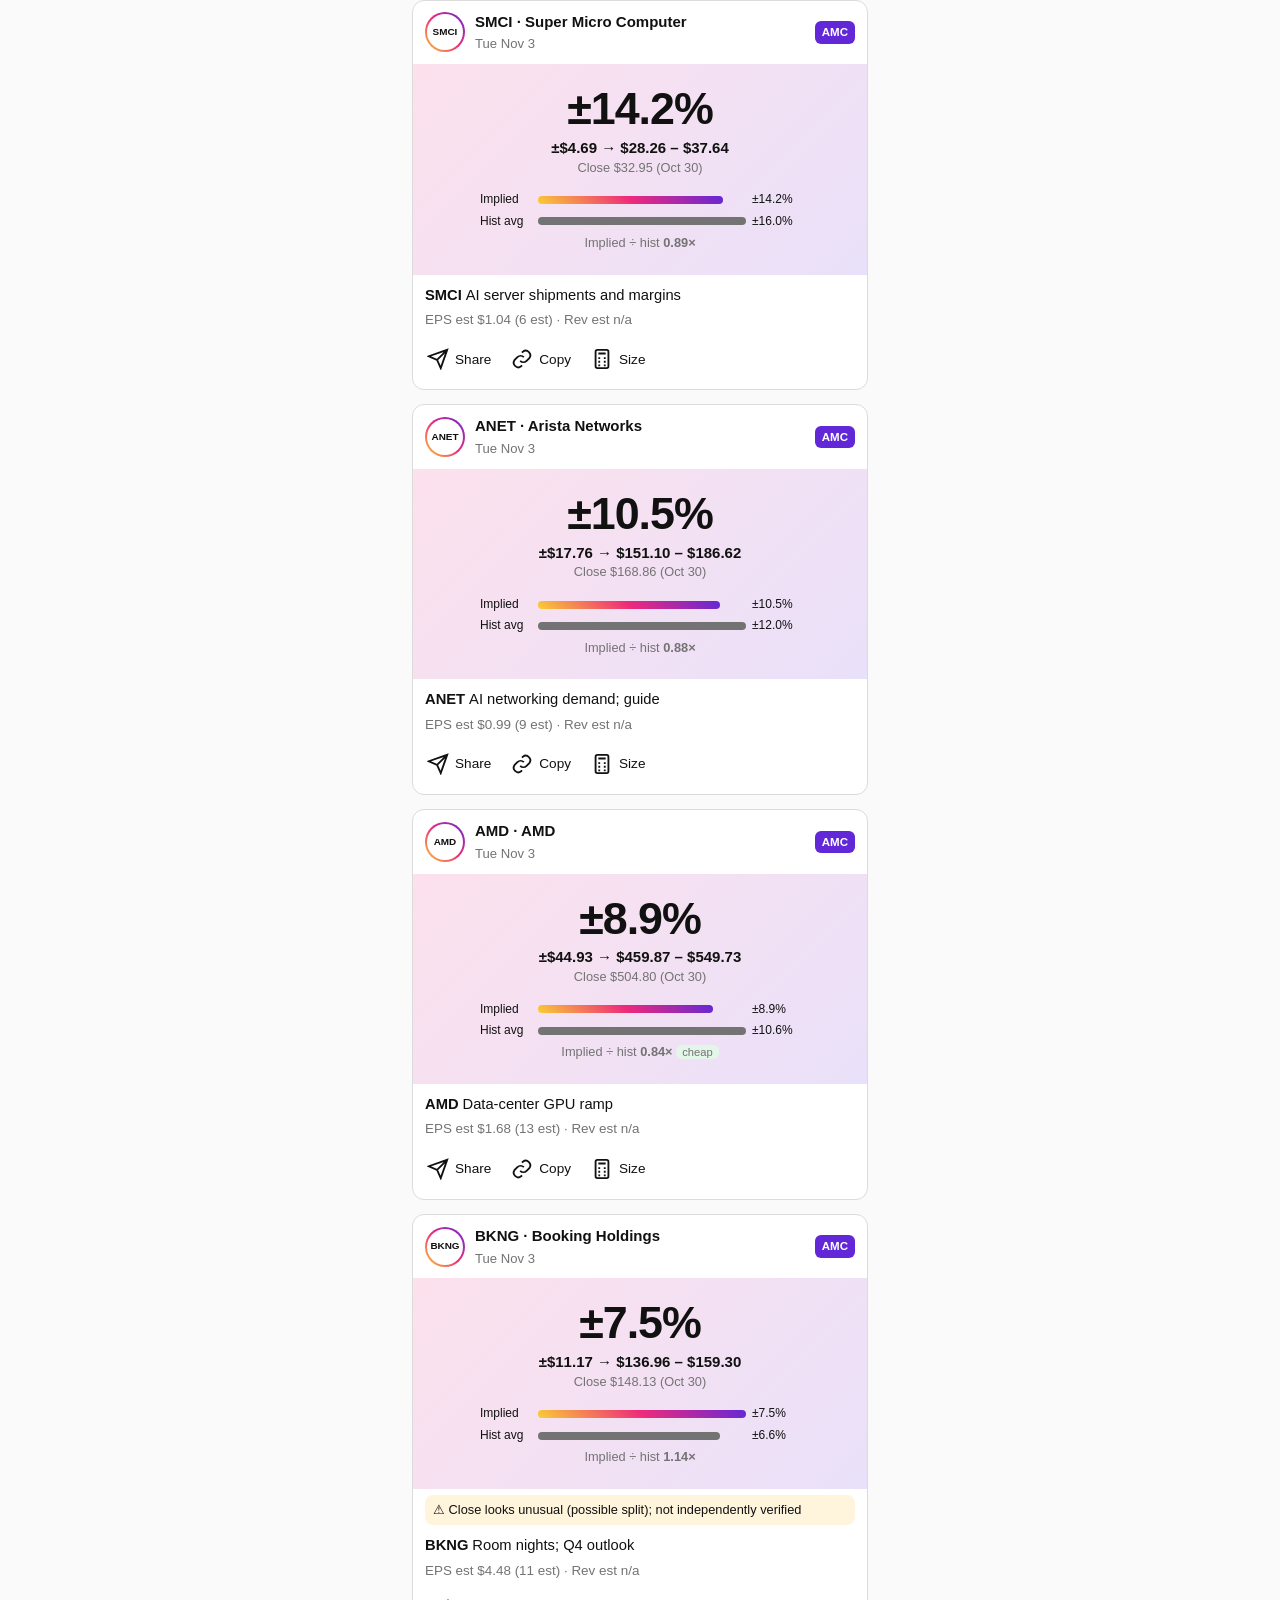
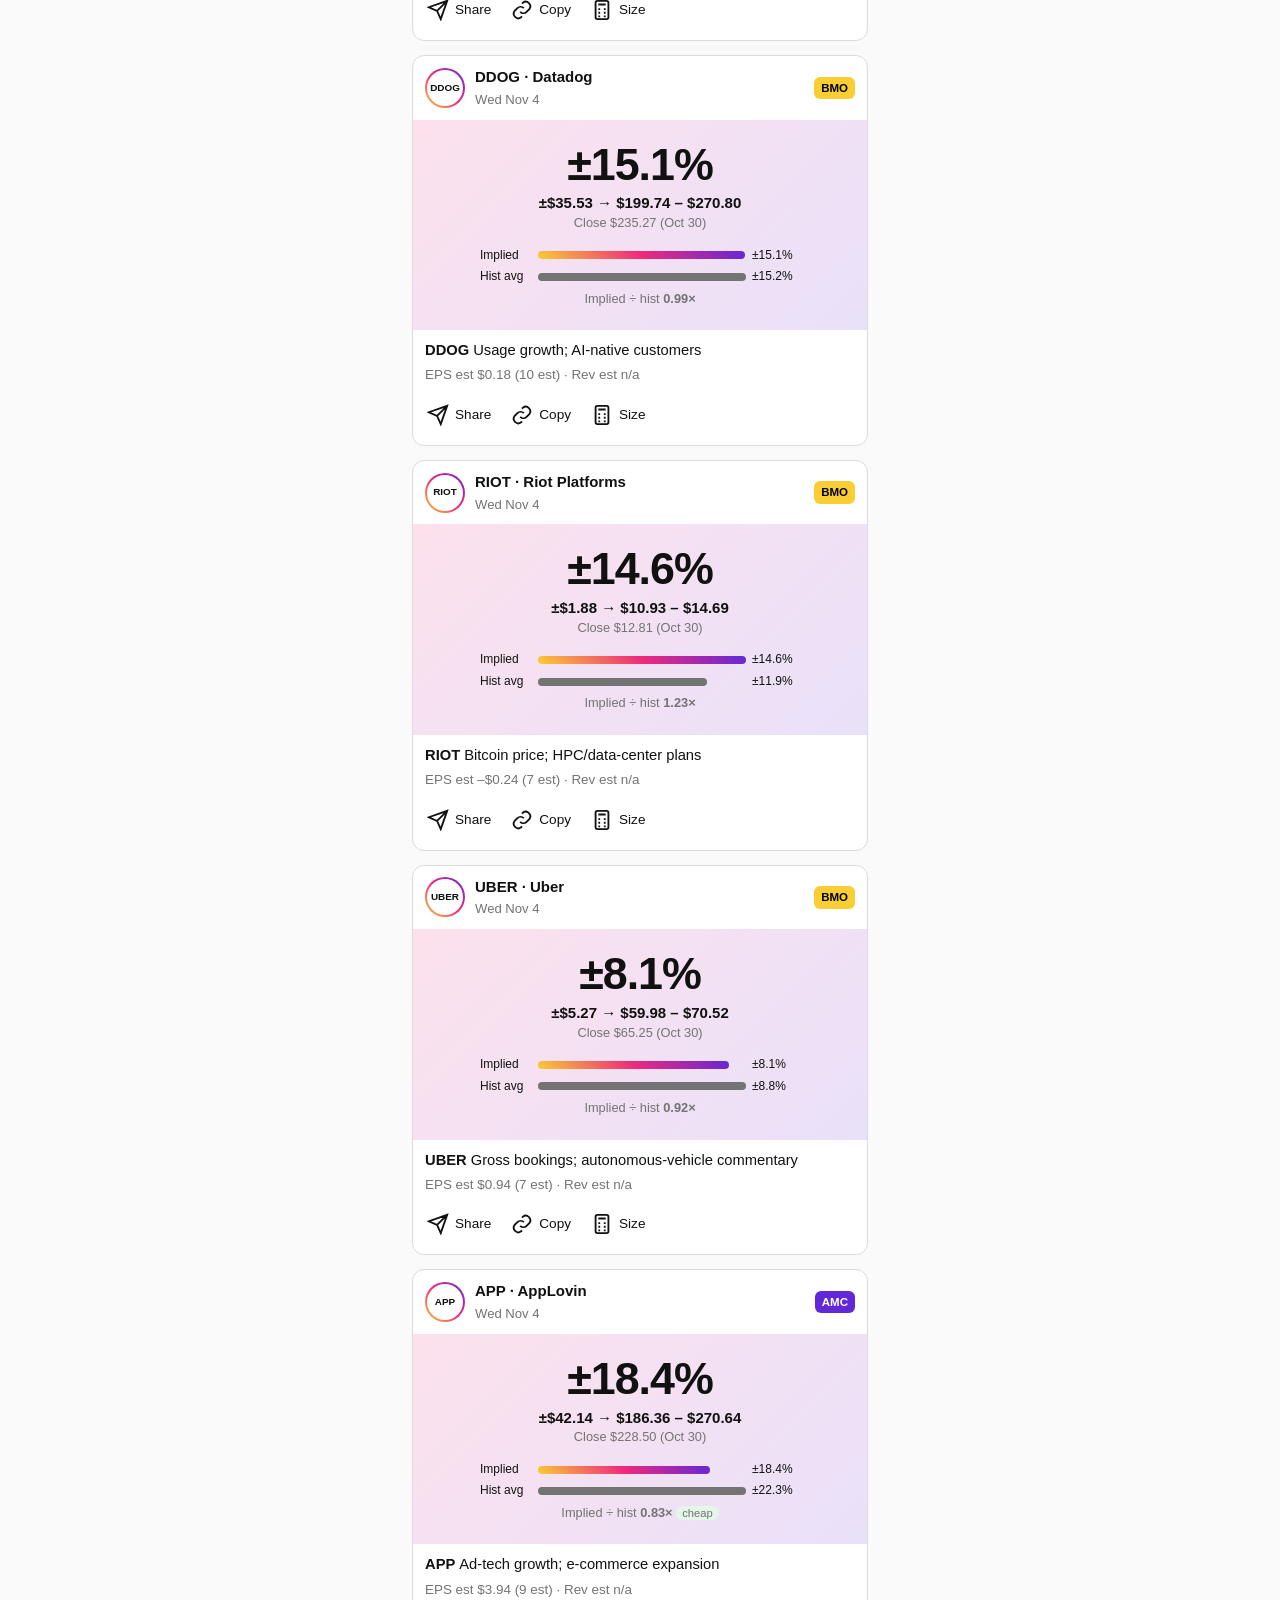
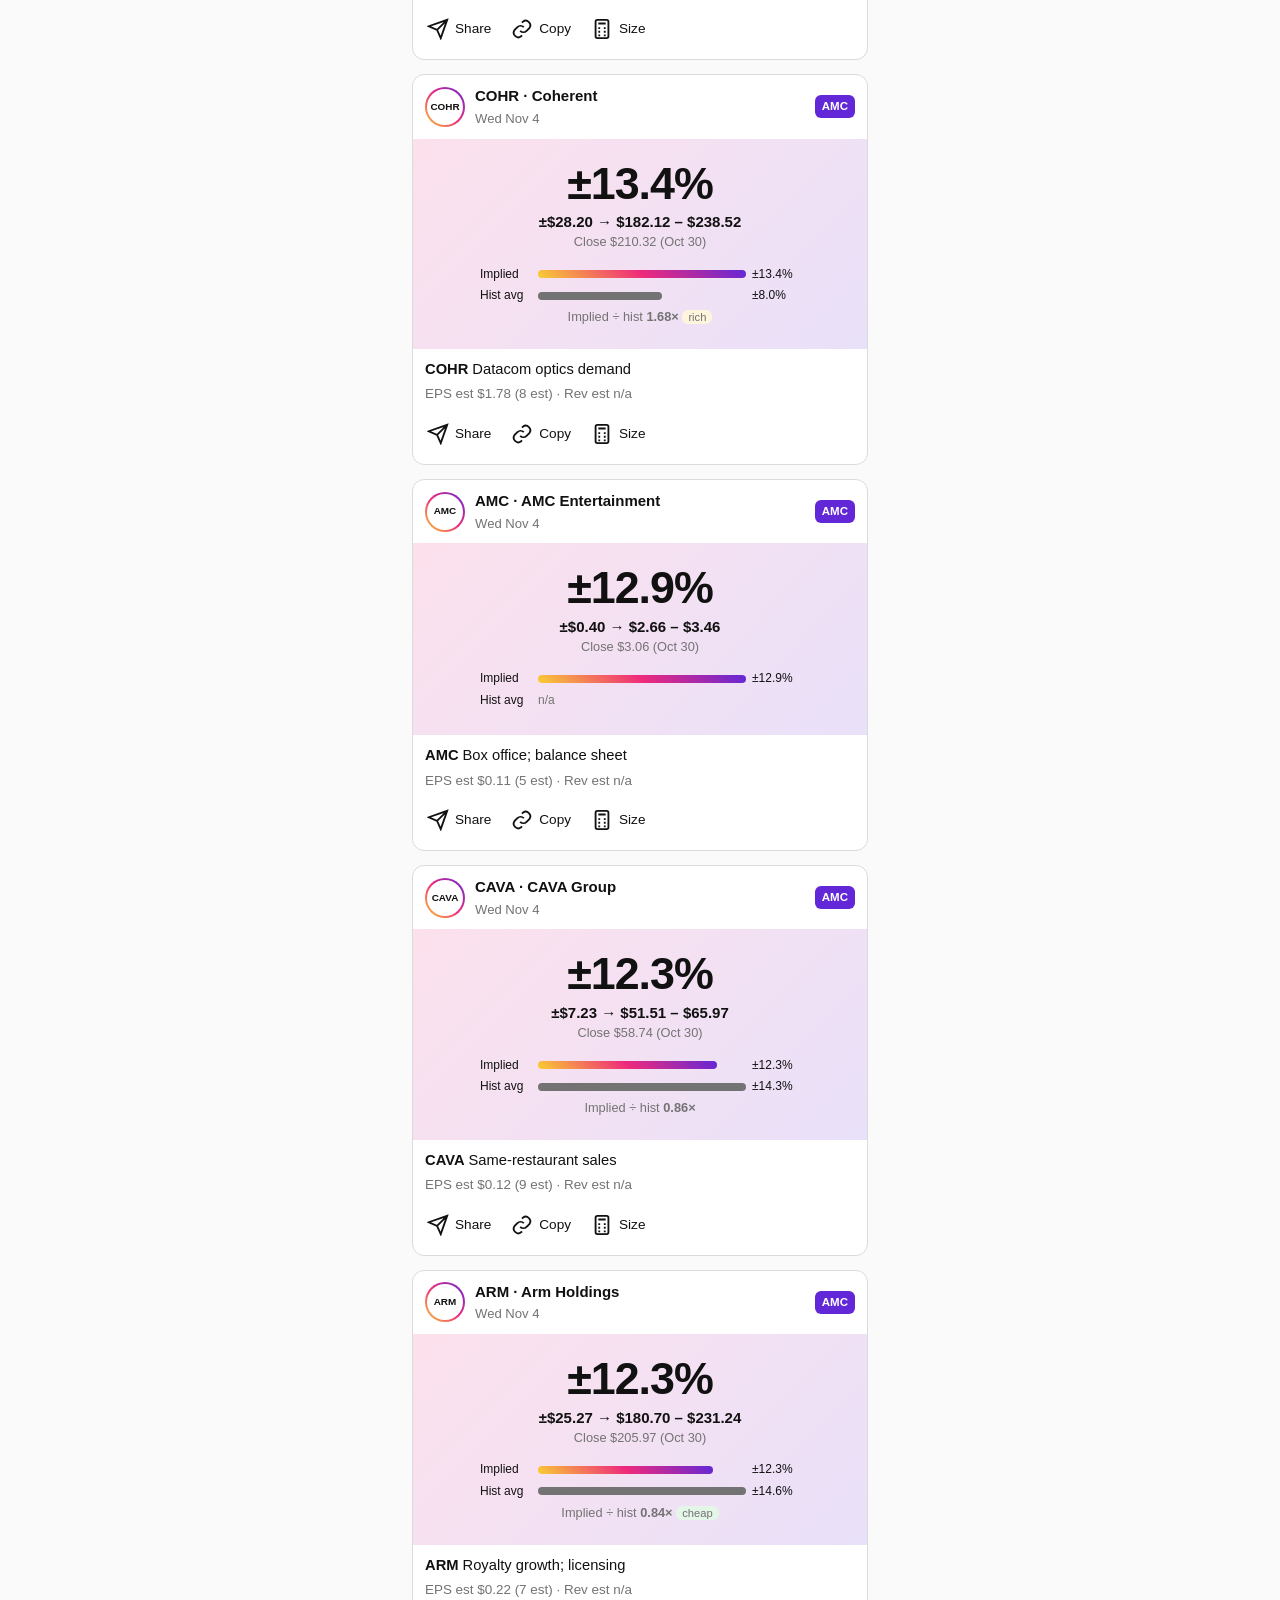
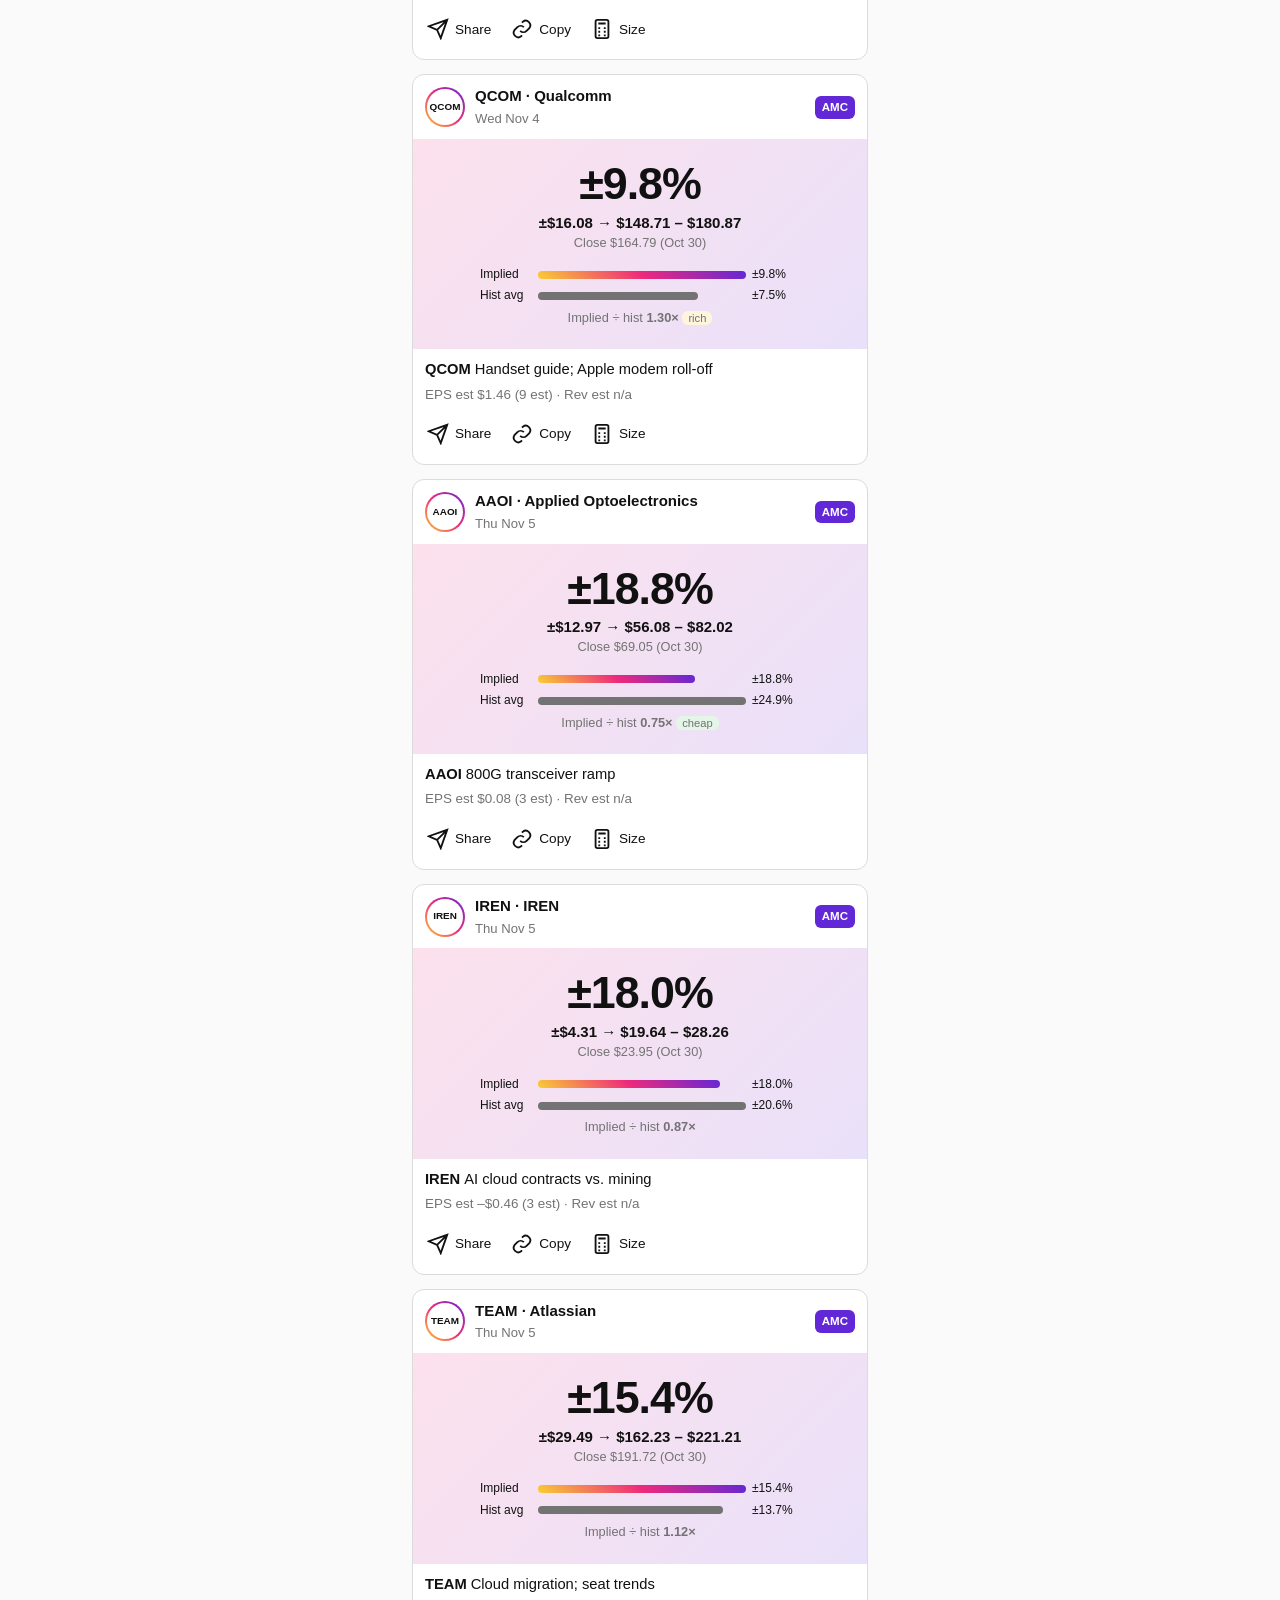
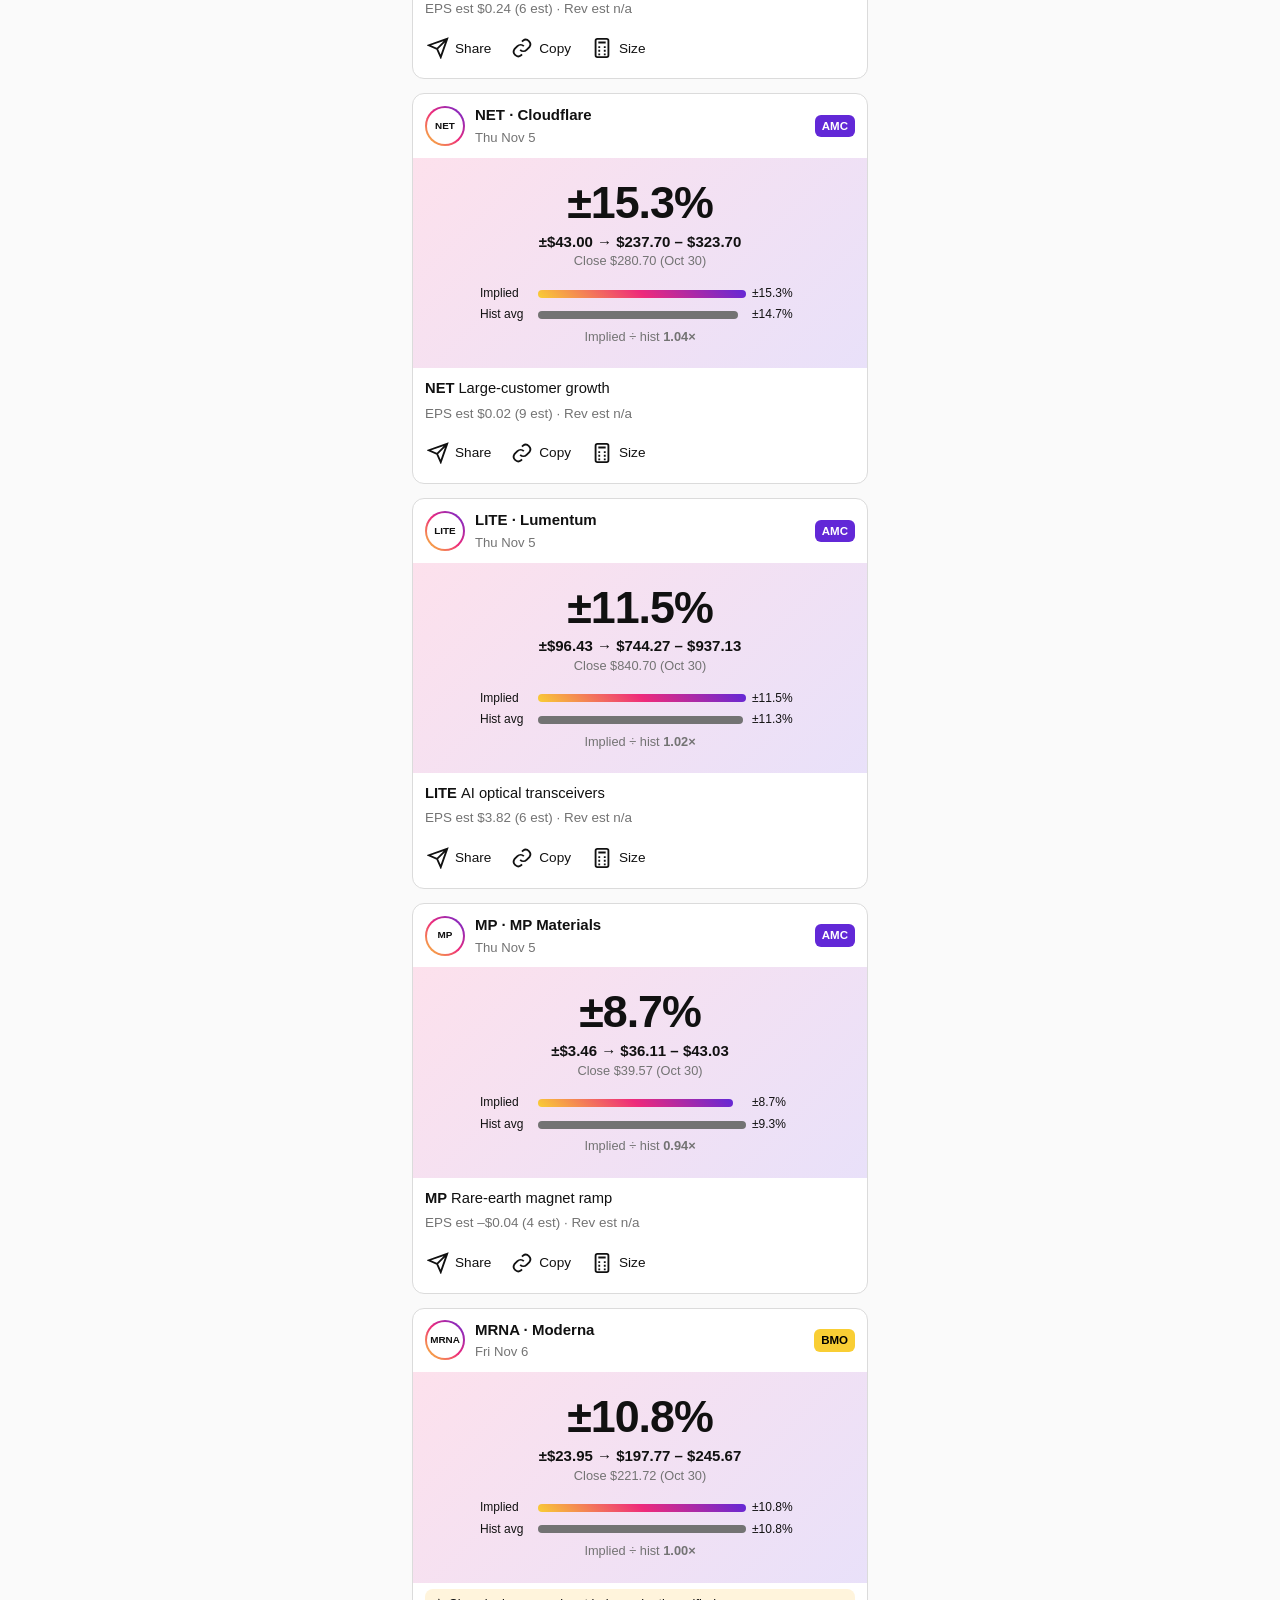
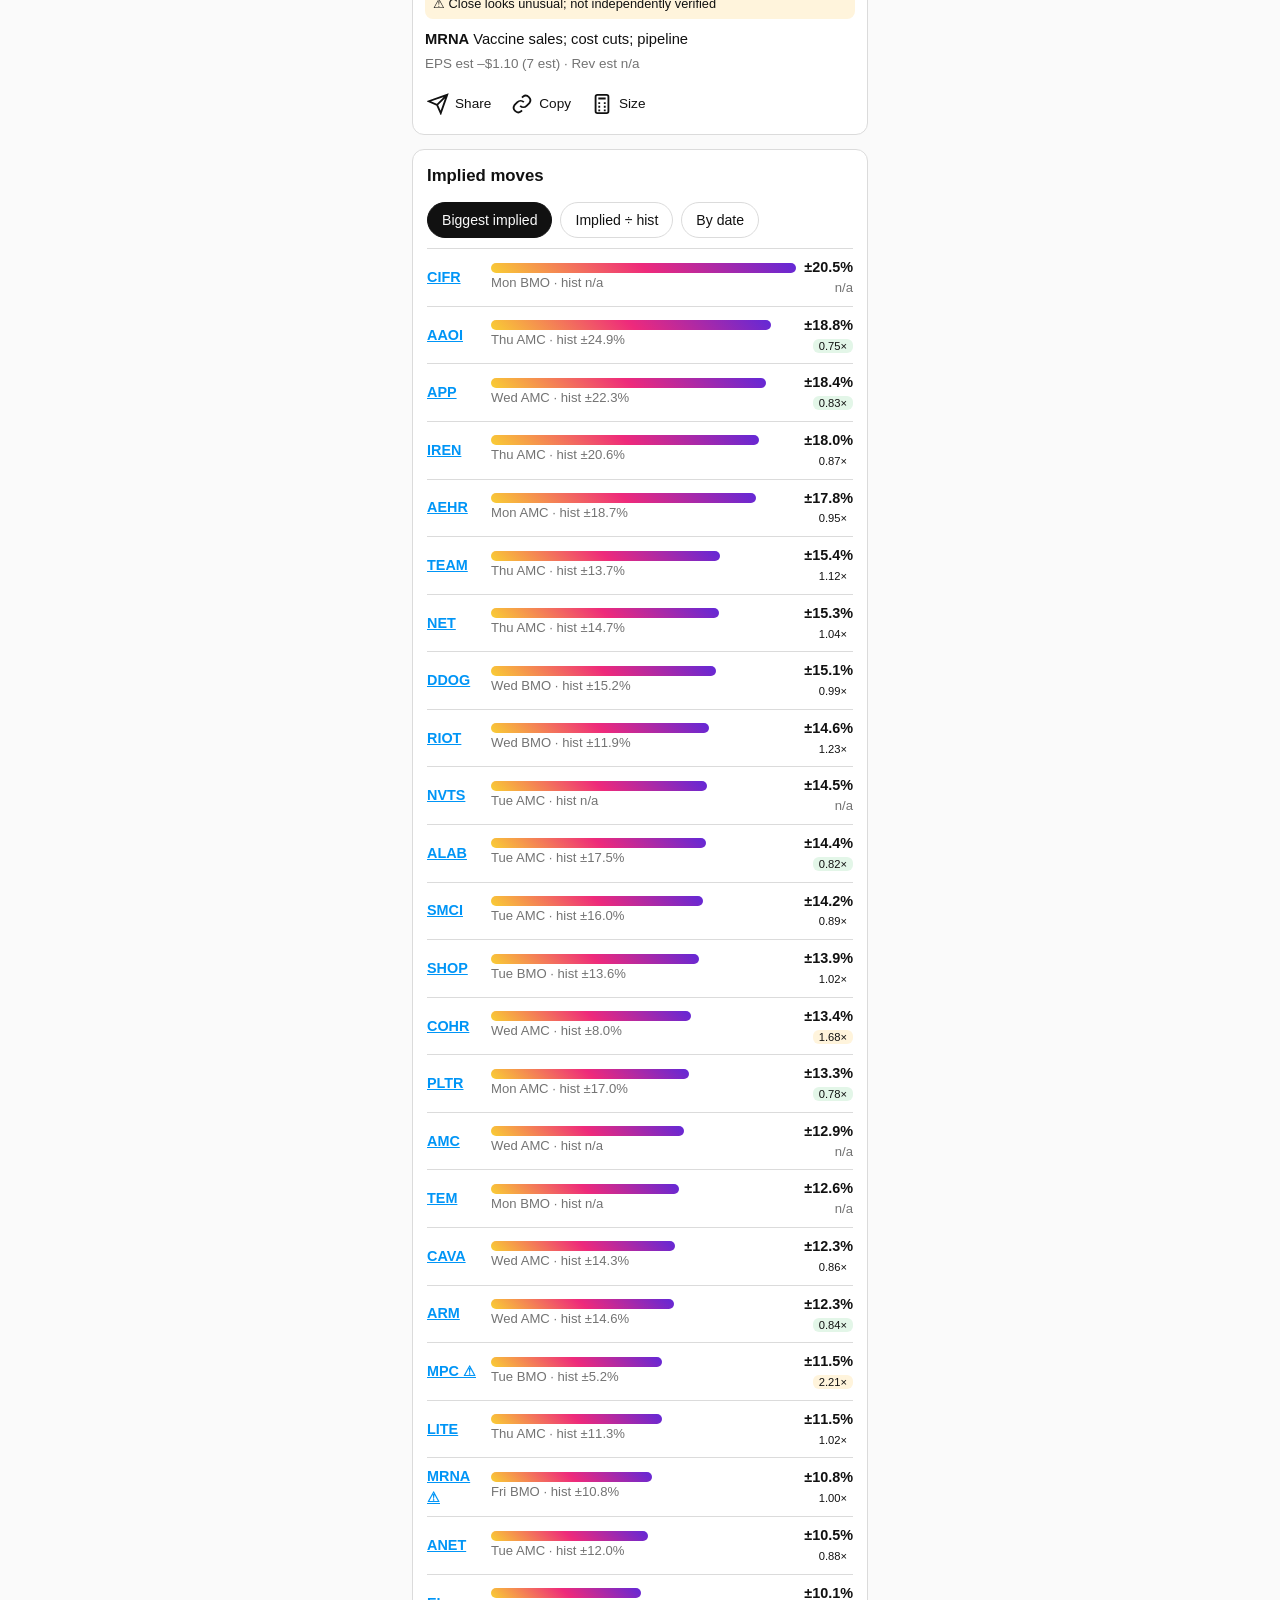
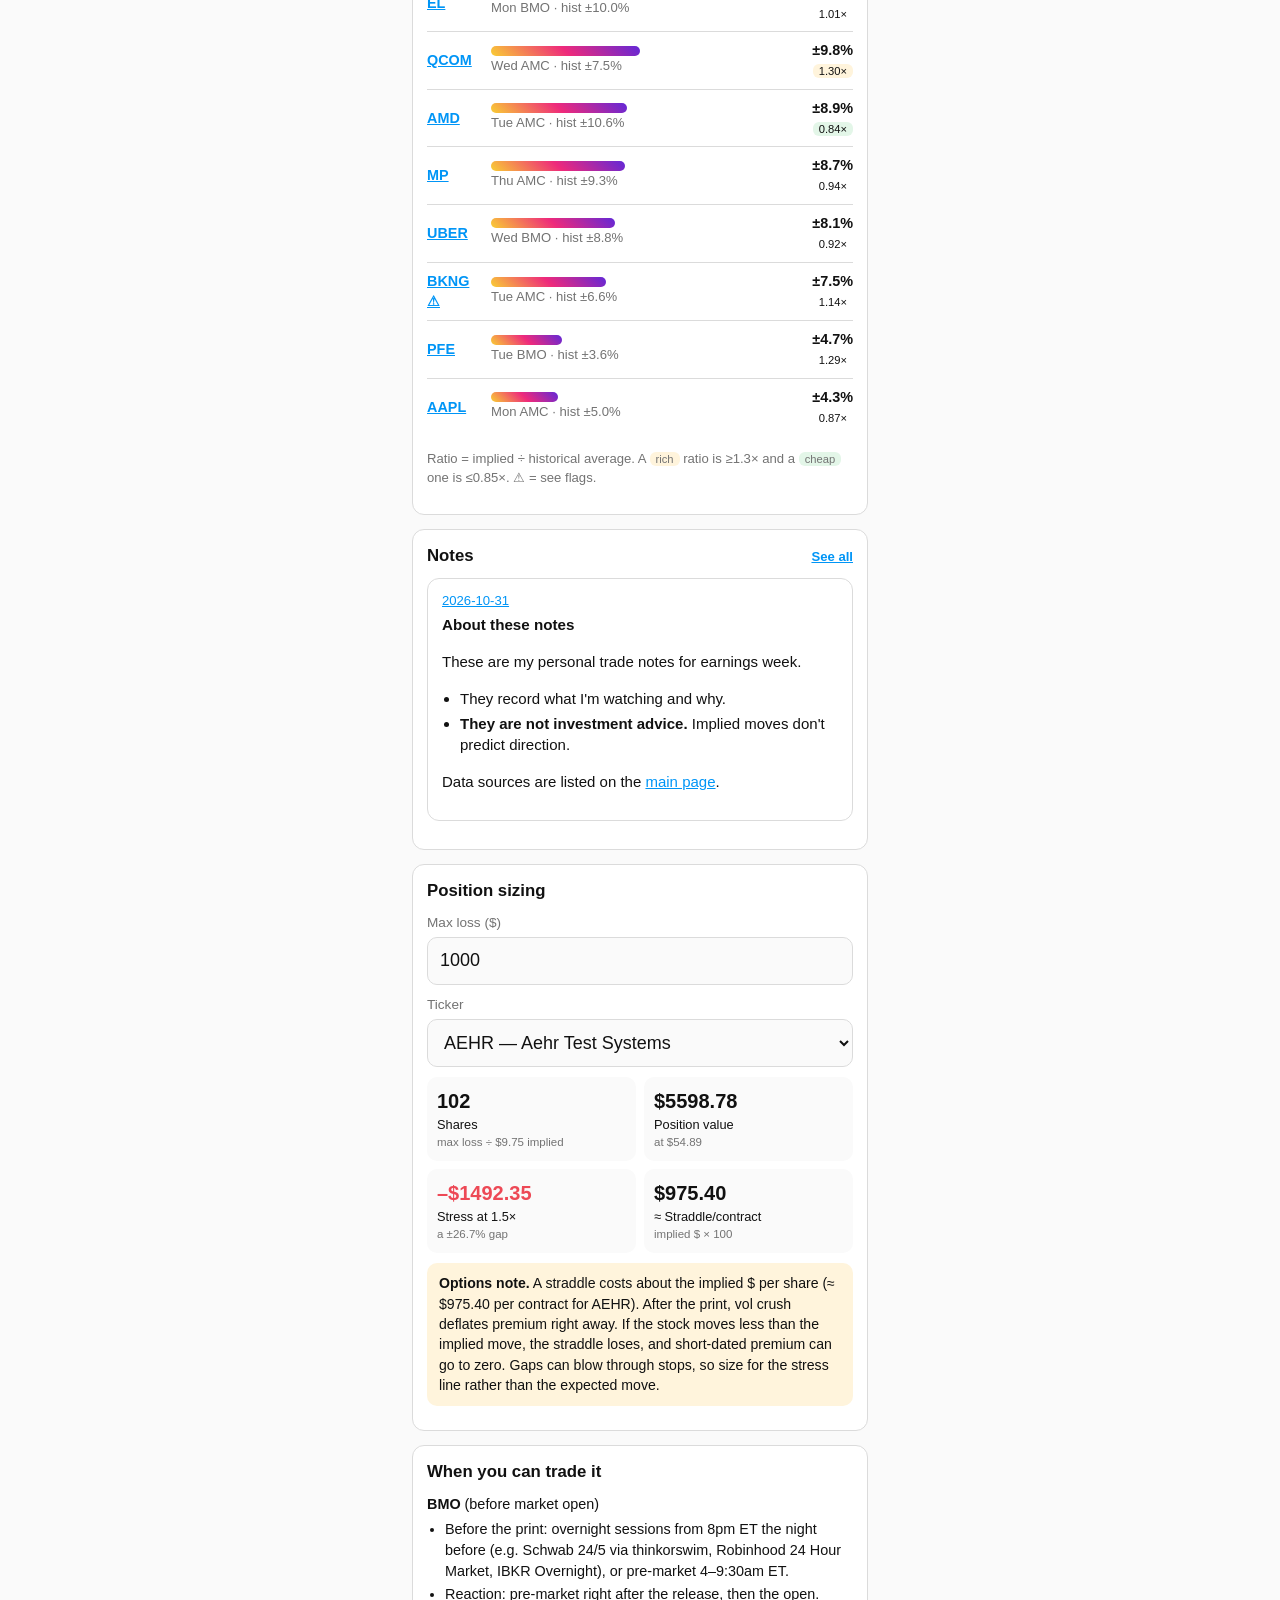
==== commit cda046f7: "Add Futurum CPU Supply Chain tab" ====
--- a/index.html
+++ b/index.html
@@ -1,6 +1,6 @@
 <!doctype html><html lang="en"><head><meta charset="utf-8"><meta http-equiv="Cache-Control" content="no-cache"><meta name="viewport" content="width=device-width,initial-scale=1,viewport-fit=cover">
 <meta name="theme-color" content="#000" media="(prefers-color-scheme: dark)"><meta name="theme-color" content="#fff" media="(prefers-color-scheme: light)">
-<title>Earnings Trades & Implied Moves</title><link rel="icon" href="data:,"><link rel="stylesheet" href="style.css?v=202610311600"></head><body>
+<title>Earnings Trades & Implied Moves</title><link rel="icon" href="data:,"><link rel="stylesheet" href="style.css?v=202611011326"></head><body>
 <header class="top"><div class="wrap"><a href="#" class="logo" id="logo" style="color:inherit;text-decoration:none">earnings·moves</a><span class="hr"><span class="muted small" id="week"></span><button id="qbtn" class="qbtn" aria-label="Search"><svg viewBox="0 0 24 24"><circle cx="11" cy="11" r="7"/><path d="m20 20-4-4"/></svg></button></span></div><div class="wrap sbar"><svg viewBox="0 0 24 24"><circle cx="11" cy="11" r="7"/><path d="m20 20-4-4"/></svg><input id="q" type="search" placeholder="Search ticker, company, note…" autocomplete="off" enterkeyhint="search" aria-label="Search"><button id="qclear" type="button" aria-label="Clear search" hidden>×</button></div></header>
 <main class="wrap">
 <p id="qcount" class="muted small qcount" hidden></p><div id="qnone" class="card none" hidden><b>No matches</b><p class="muted small">Nothing matches your search<span id="qday"></span>.</p><button class="chip" onclick="clearSearch()">Clear search</button></div>
@@ -38,8 +38,8 @@
 <a href="#feed"><svg viewBox="0 0 24 24"><path d="M3 10.5 12 3l9 7.5V21h-6v-6H9v6H3z"/></svg>Feed</a>
 <a href="#moves"><svg viewBox="0 0 24 24"><path d="M4 20V10h3v10zm6 0V4h3v16zm6 0v-7h3v7z"/></svg>Moves</a>
 <a href="#notes"><svg viewBox="0 0 24 24"><path d="M5 3h10l4 4v14H5zm2 6h10M7 13h10M7 17h6" fill="none" stroke="currentColor" stroke-width="2"/></svg>Notes</a>
-<a href="#calc"><svg viewBox="0 0 24 24"><path d="M6 2h12v20H6zM8 4v4h8V4zm0 7v2h2v-2zm3 0v2h2v-2zm3 0v2h2v-2zm-6 4v2h2v-2zm3 0v2h2v-2zm3 0v5h2v-5zm-6 4v2h5v-2z"/></svg>Calc</a>
+<a href="futurum.html"><svg viewBox="0 0 24 24"><path d="M7 7h10v10H7zM9 2v3m6-3v3M9 19v3m6-3v3M2 9h3m-3 6h3m14-6h3m-3 6h3" fill="none" stroke="currentColor" stroke-width="2"/></svg>Futurum</a><a href="#calc"><svg viewBox="0 0 24 24"><path d="M6 2h12v20H6zM8 4v4h8V4zm0 7v2h2v-2zm3 0v2h2v-2zm3 0v2h2v-2zm-6 4v2h2v-2zm3 0v2h2v-2zm3 0v5h2v-5zm-6 4v2h5v-2z"/></svg>Calc</a>
 <a href="#info"><svg viewBox="0 0 24 24"><path d="M12 2a10 10 0 1 0 0 20 10 10 0 0 0 0-20zm1 15h-2v-6h2zm0-8h-2V7h2z"/></svg>Info</a>
 </nav><button id="totop" class="totop" aria-label="Back to top" hidden>↑</button>
 <div id="toast" class="toast" role="status"></div>
-<script src="notes.js?v=202610311600"></script><script src="search.js?v=202610311600"></script><script src="app.js?v=202610311600"></script><script>renderNotes(document.getElementById("notesList"),5)</script></body></html>
+<script src="notes.js?v=202611011326"></script><script src="search.js?v=202611011326"></script><script src="app.js?v=202611011326"></script><script>renderNotes(document.getElementById("notesList"),5)</script></body></html>
--- a/style.css
+++ b/style.css
@@ -42,3 +42,6 @@
 html{scroll-padding-top:110px}.qcount{margin:8px 2px 0}.none{text-align:center}[hidden]{display:none!important}
 .top .sbar{height:auto;display:flex}
 .totop{position:fixed;right:calc(16px + env(safe-area-inset-right));bottom:calc(var(--tabh) + env(safe-area-inset-bottom) + 16px);z-index:21;width:48px;height:48px;border-radius:50%;border:1px solid var(--bd);background:var(--card);color:var(--fg);font-size:1.4rem;box-shadow:0 4px 14px rgba(0,0,0,.25);cursor:pointer}
+.fchips{display:flex;flex-wrap:wrap;gap:6px}.fchip{display:inline-flex;align-items:center;gap:6px;border:1px solid var(--bd);border-radius:18px;padding:6px 10px;font-size:.85rem;background:var(--bg)}
+.ftk{font-weight:700;font-size:.78rem;text-decoration:none;min-height:28px;display:inline-flex;align-items:center;padding:0 8px;border-radius:12px;background:var(--card);border:1px solid var(--bd)}#fidx .ftk{min-height:36px}
+.isa{font-style:normal;font-size:.66rem;font-weight:700;border-radius:6px;padding:1px 5px;background:var(--bd)}.i-x86{background:#0071c5;color:#fff}.i-Arm{background:#00c1de;color:#000}.i-RISCV{background:#f9ce34;color:#000}.i-Other,.i-Proprietary{background:#6228d7;color:#fff}
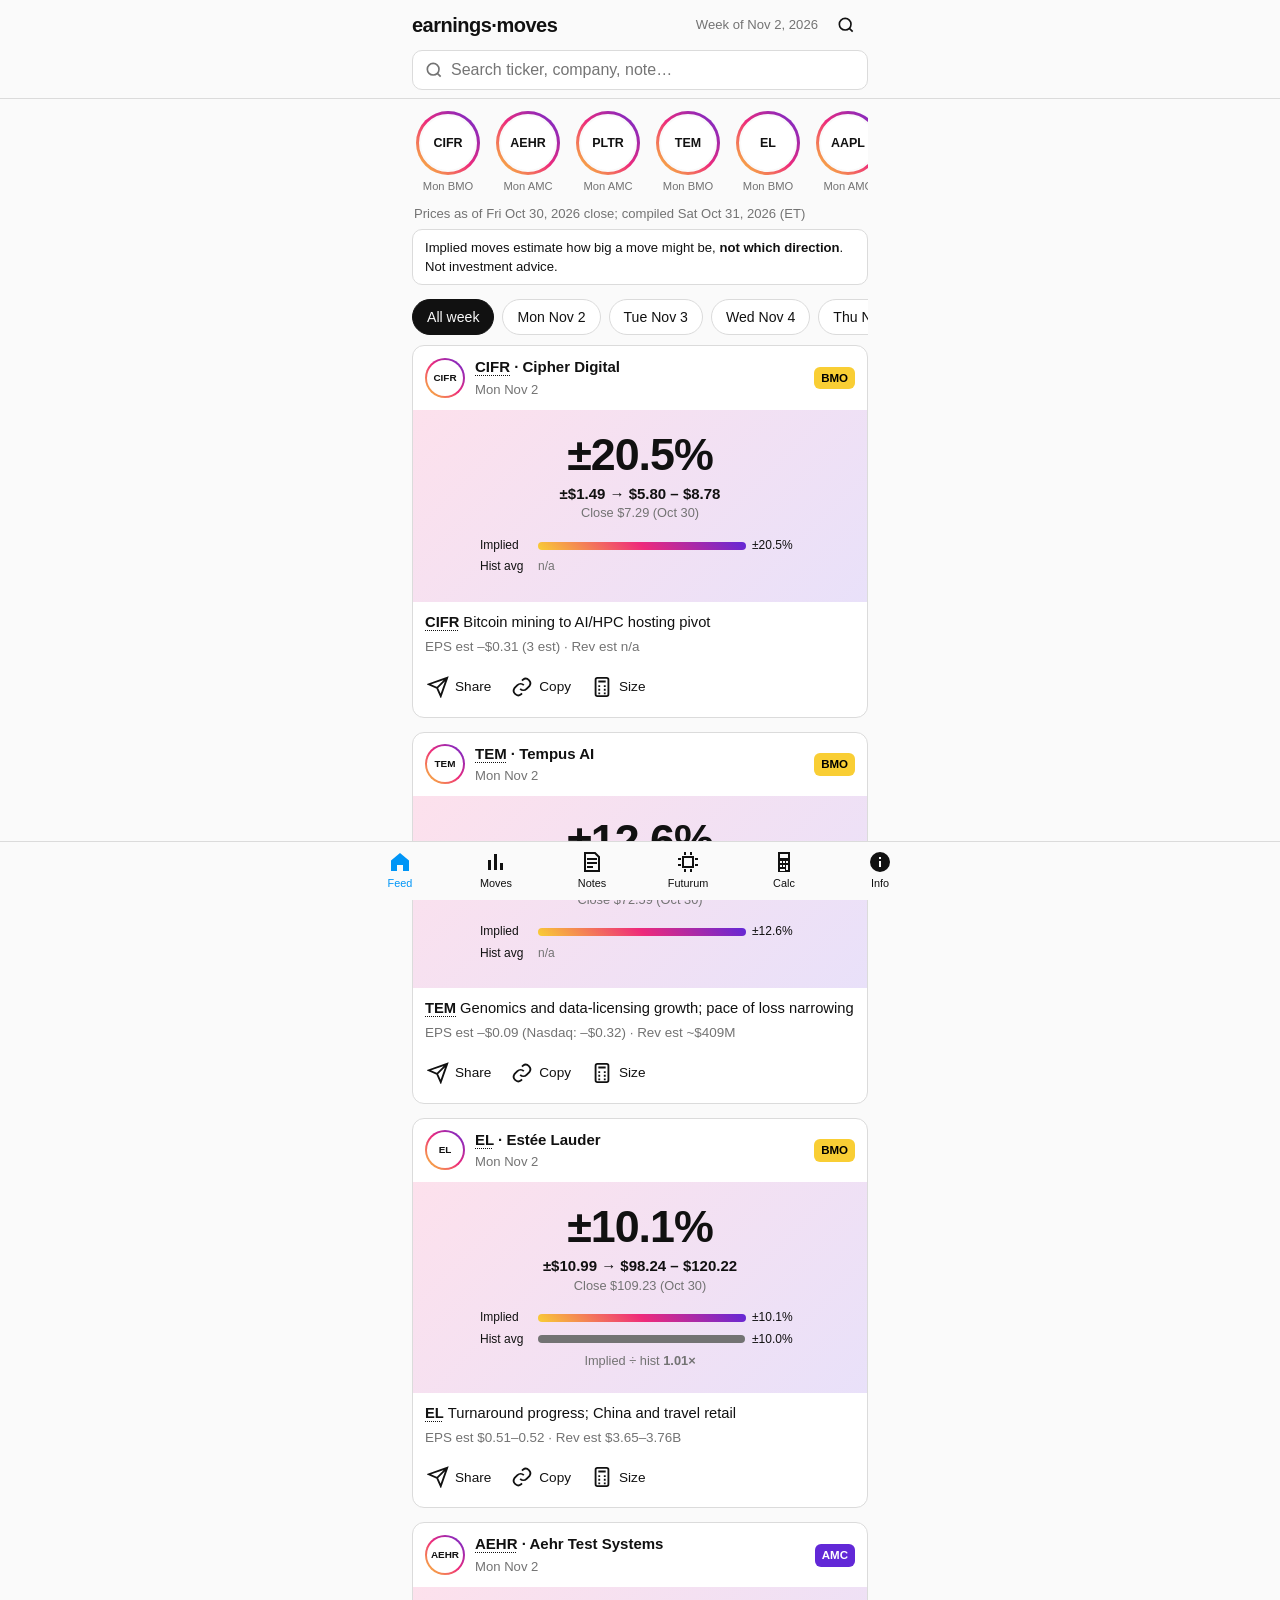
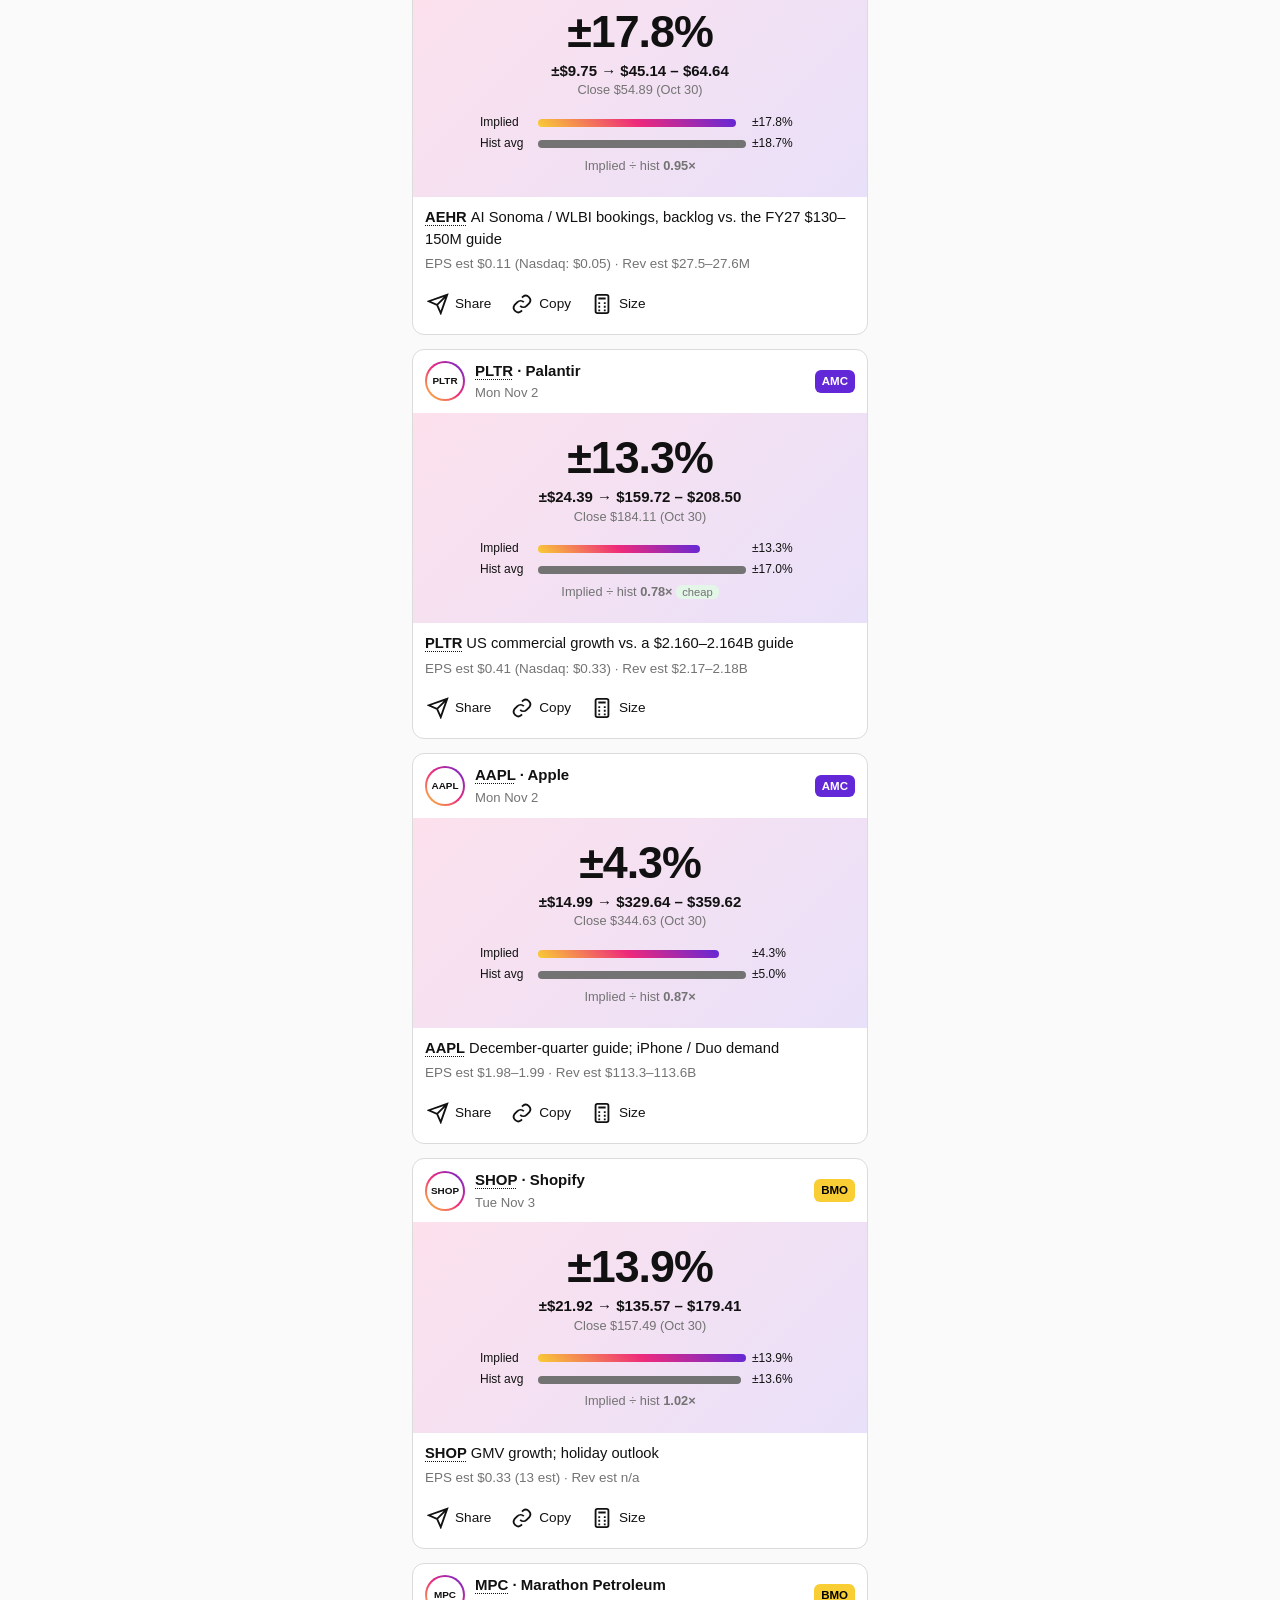
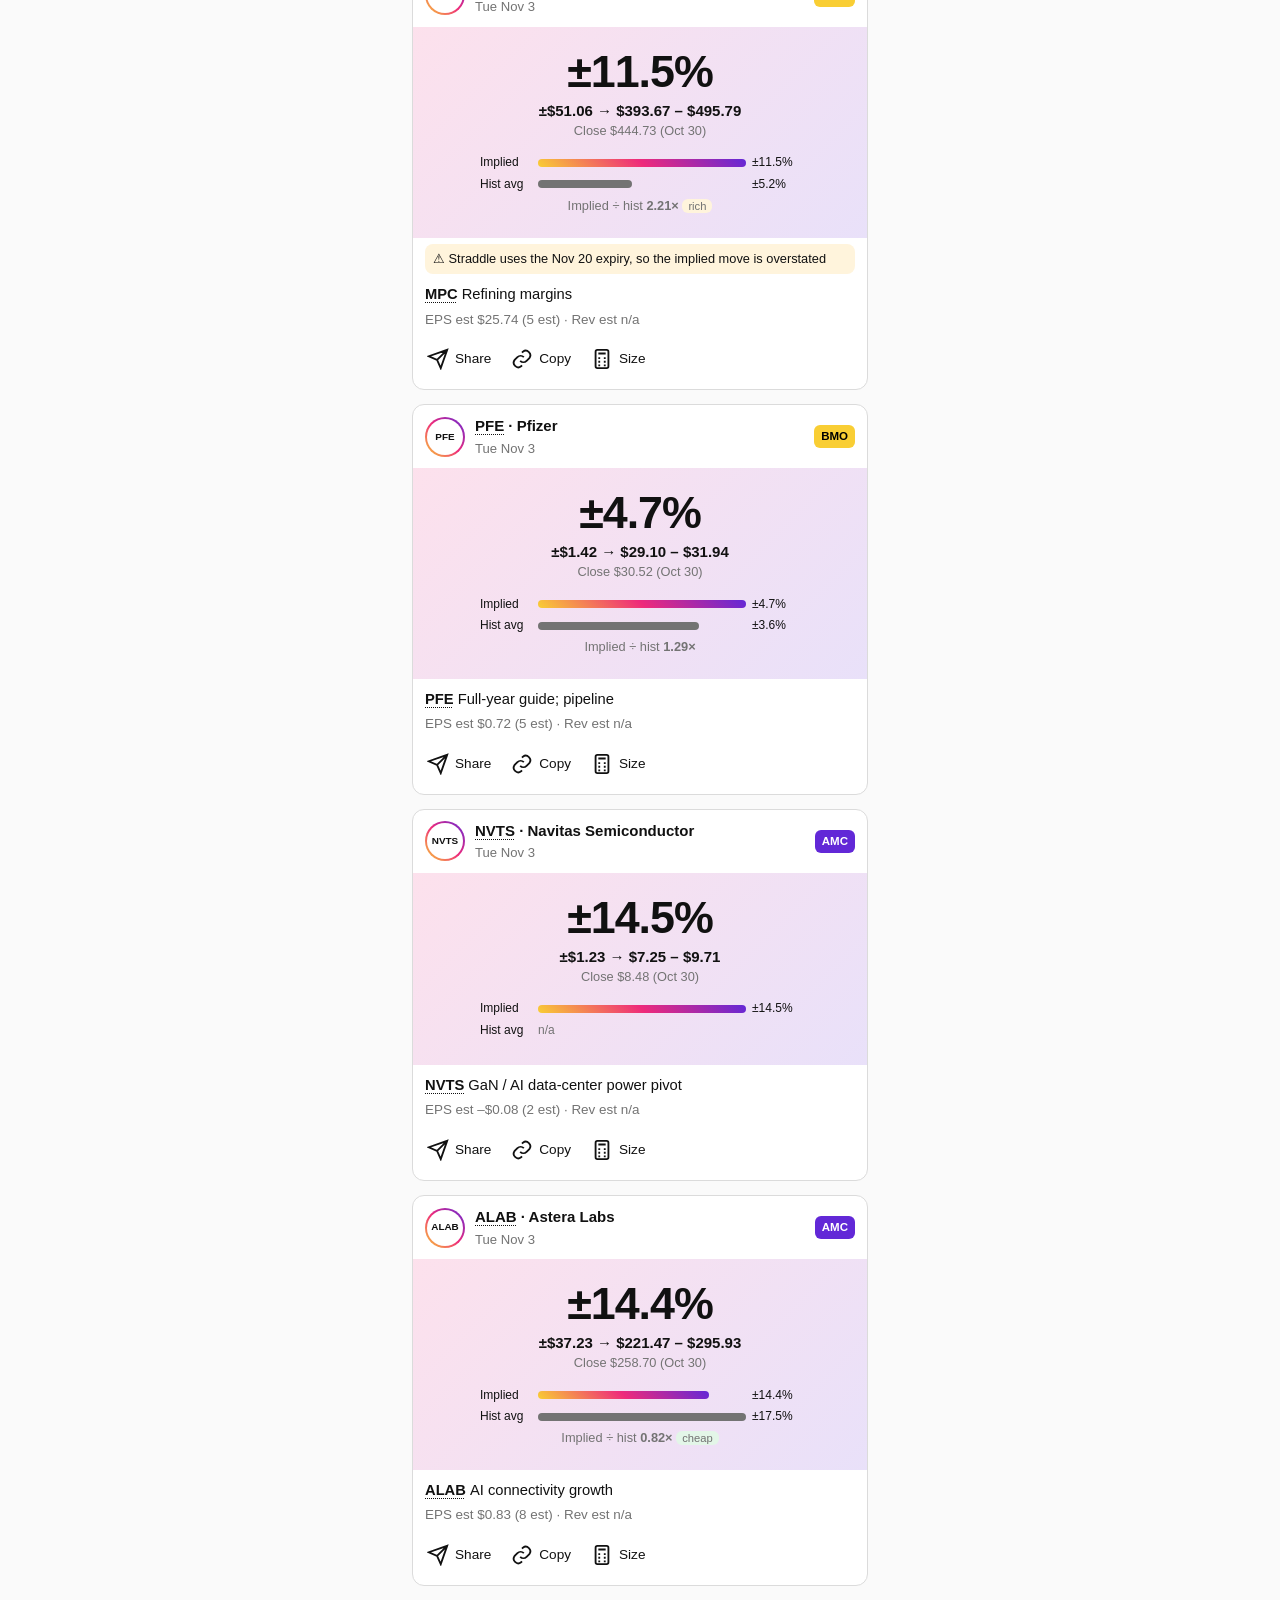
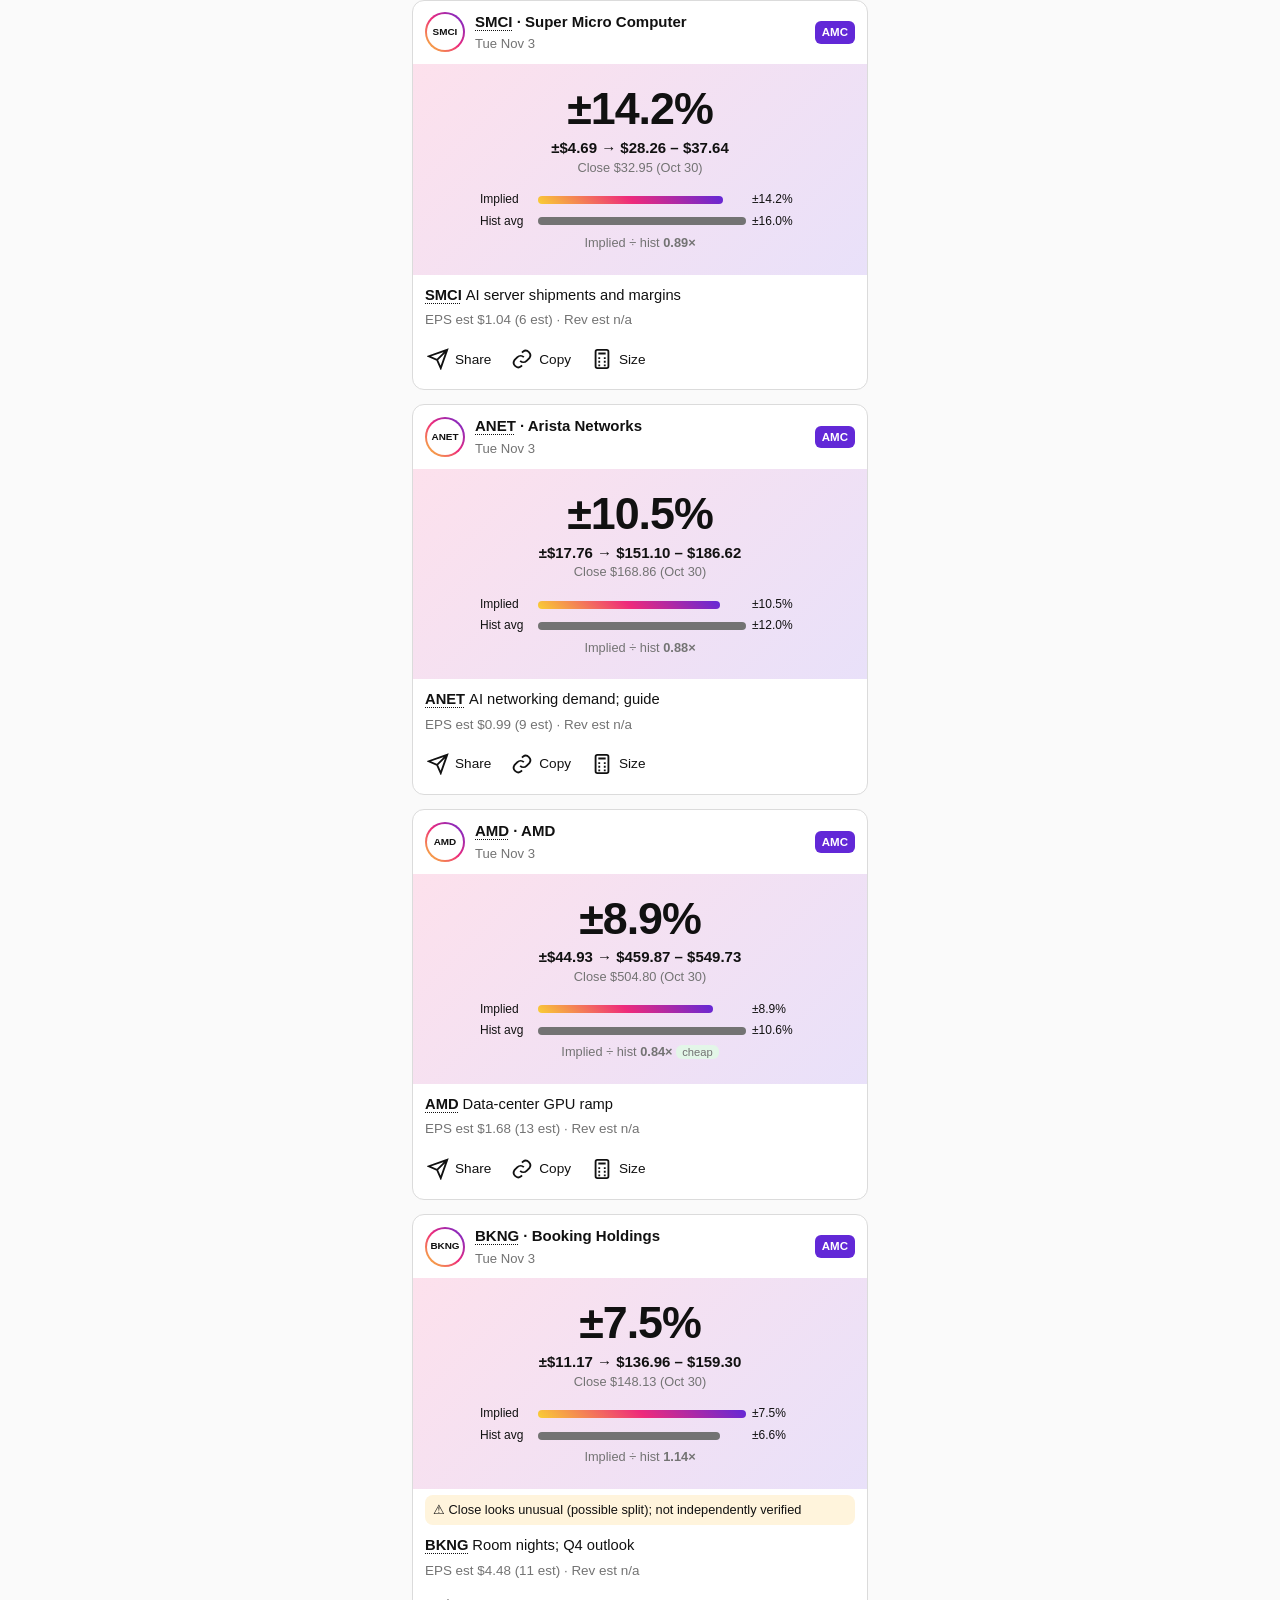
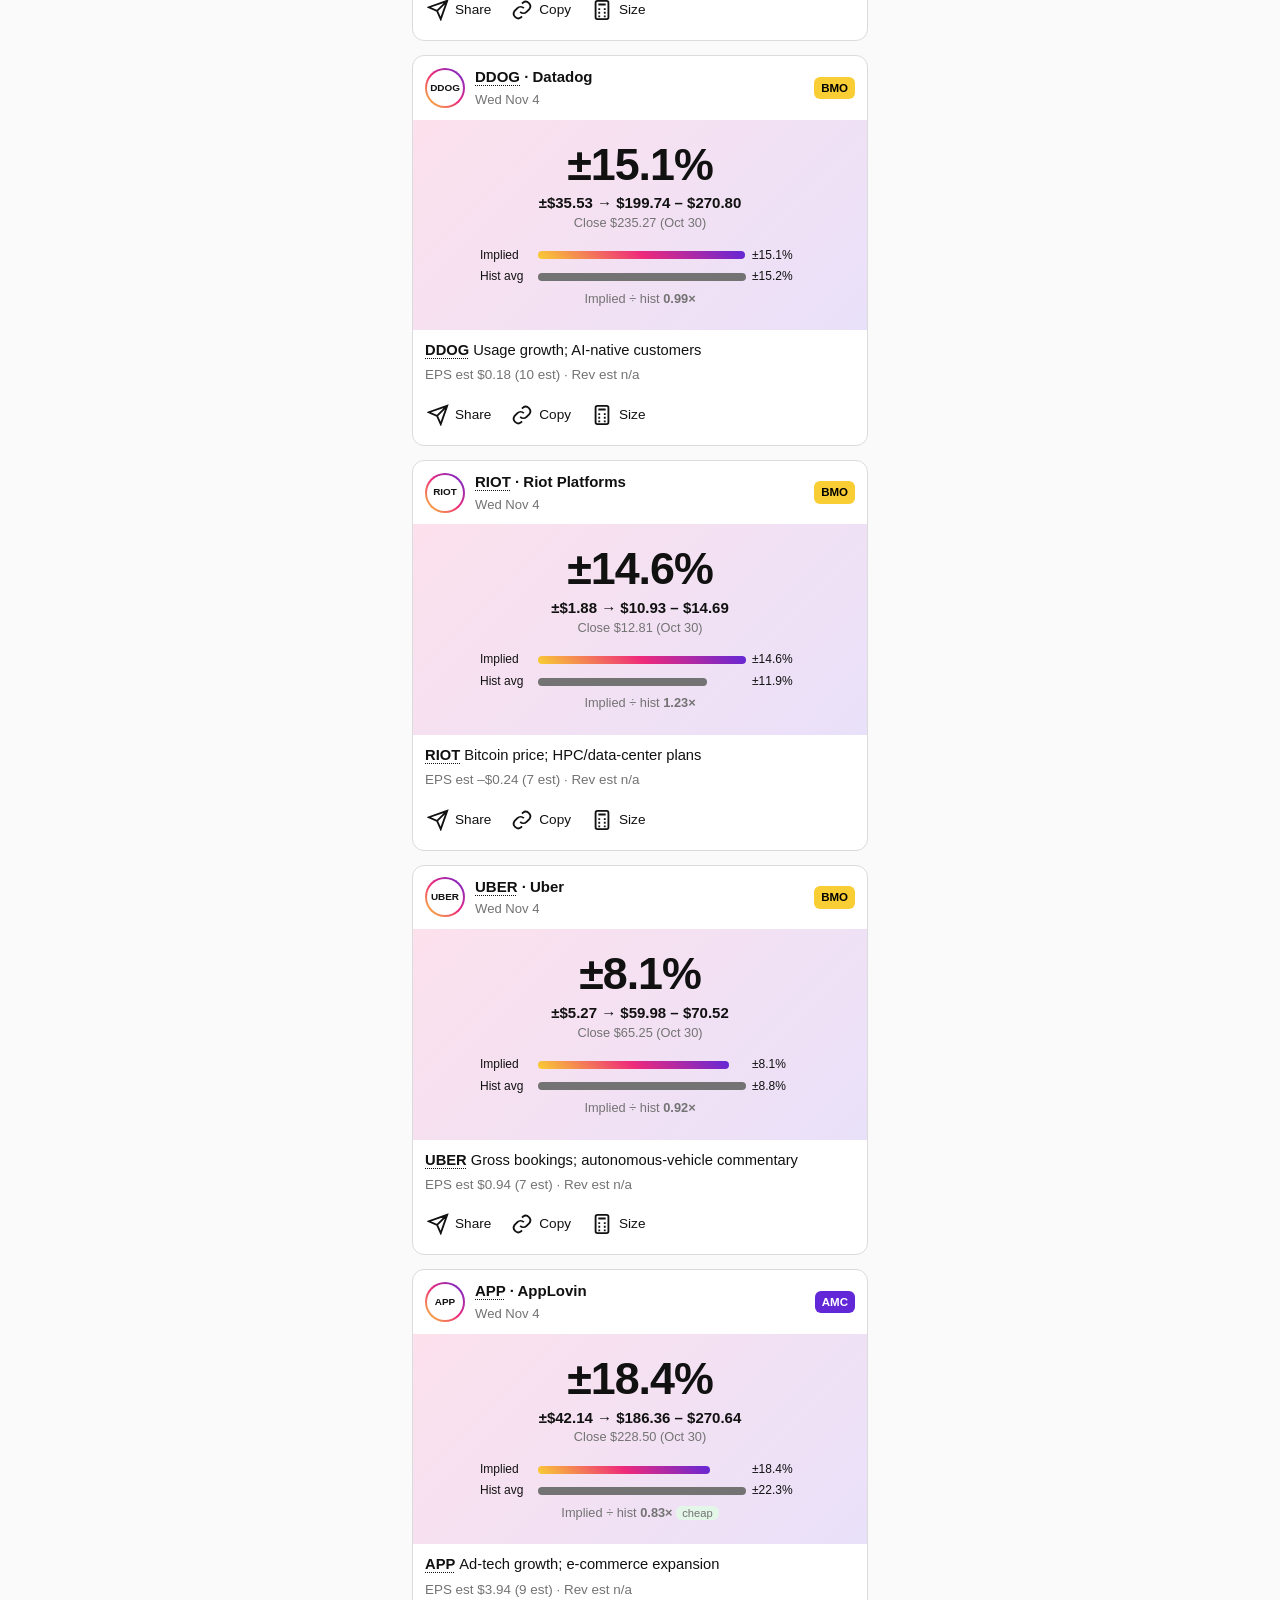
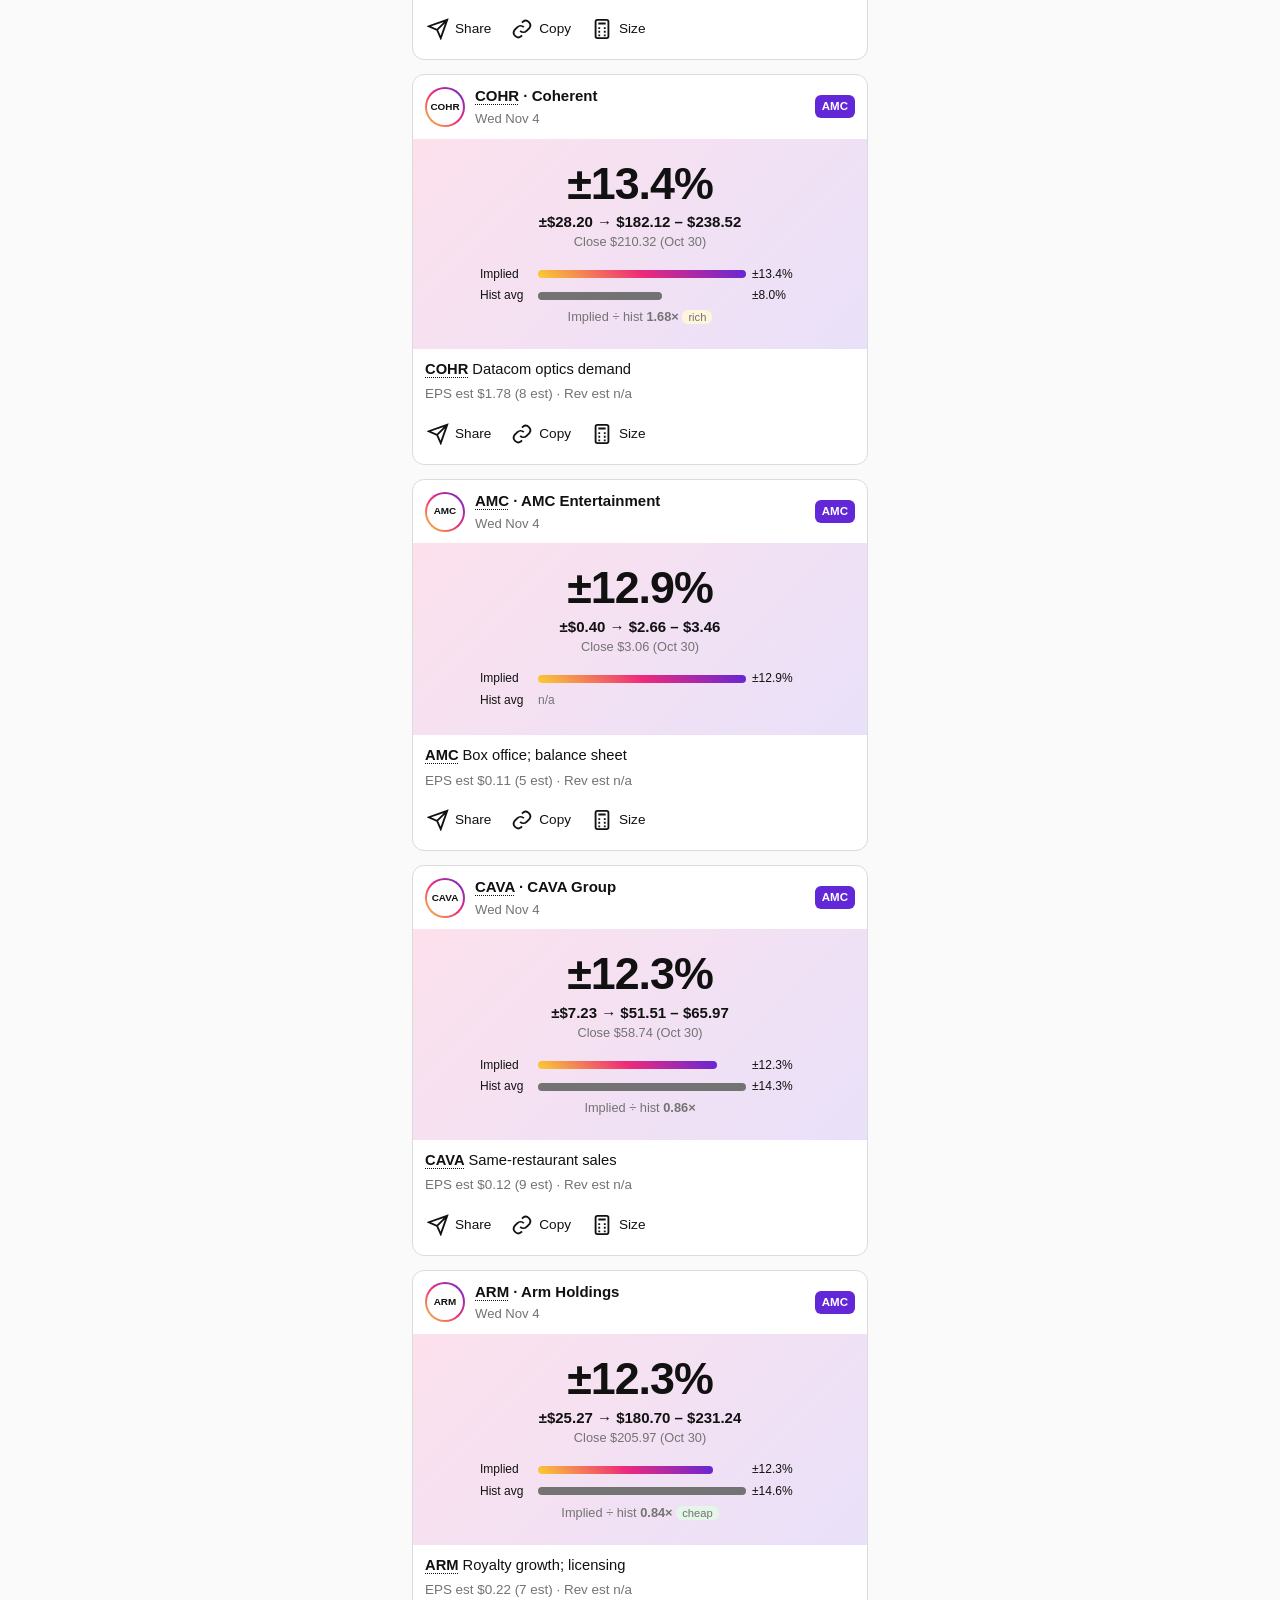
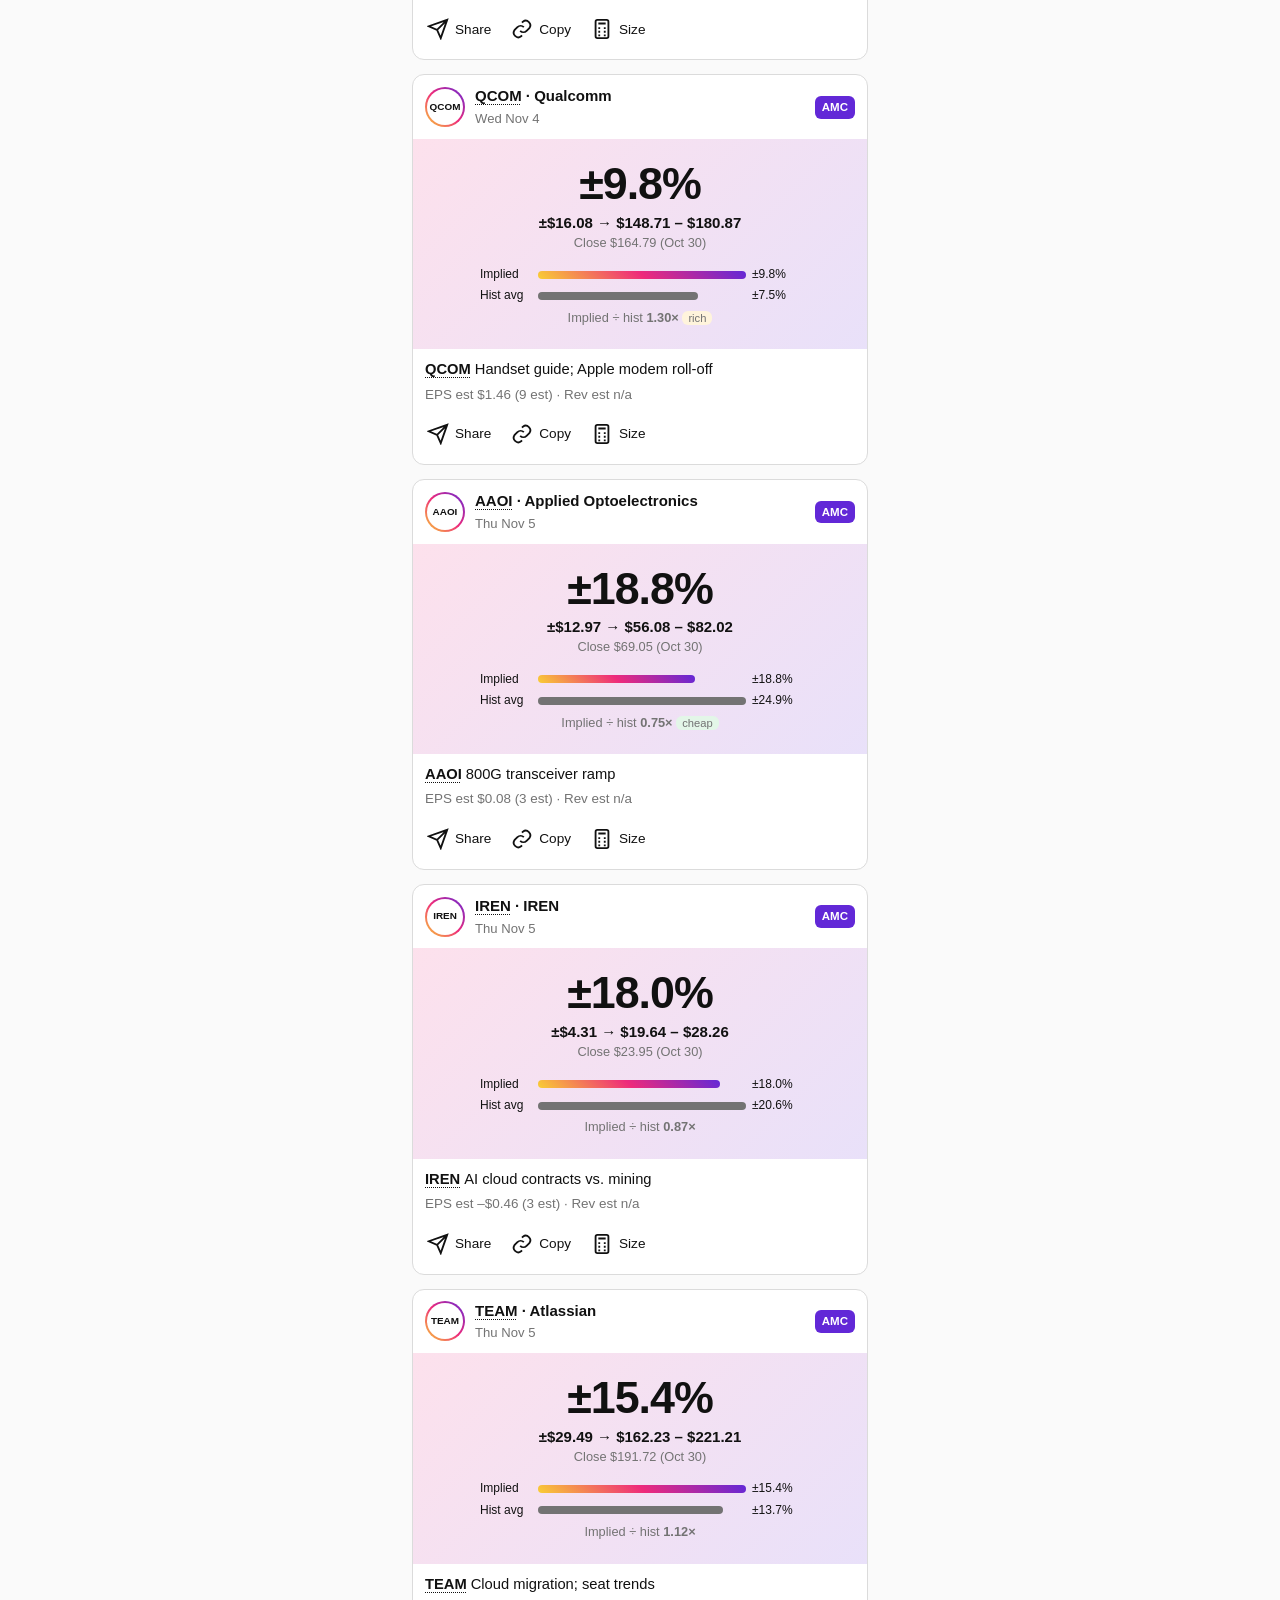
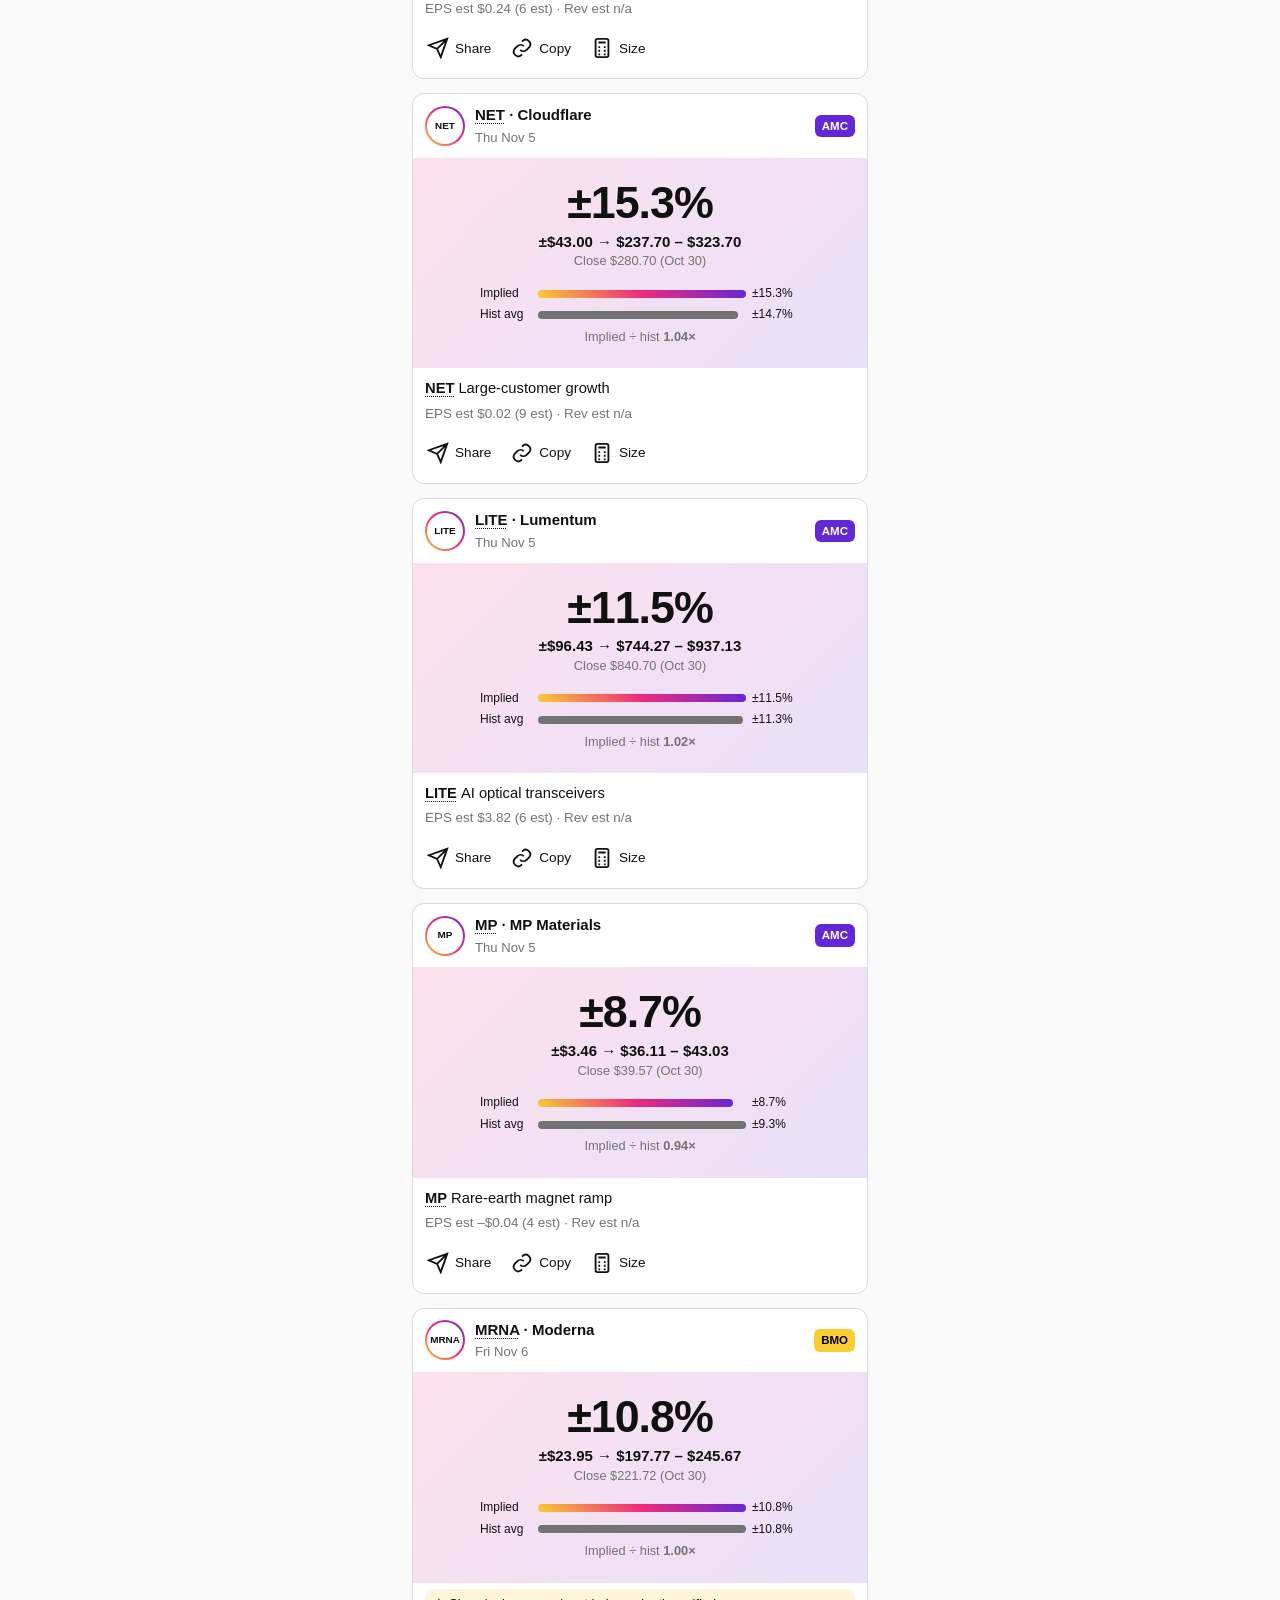
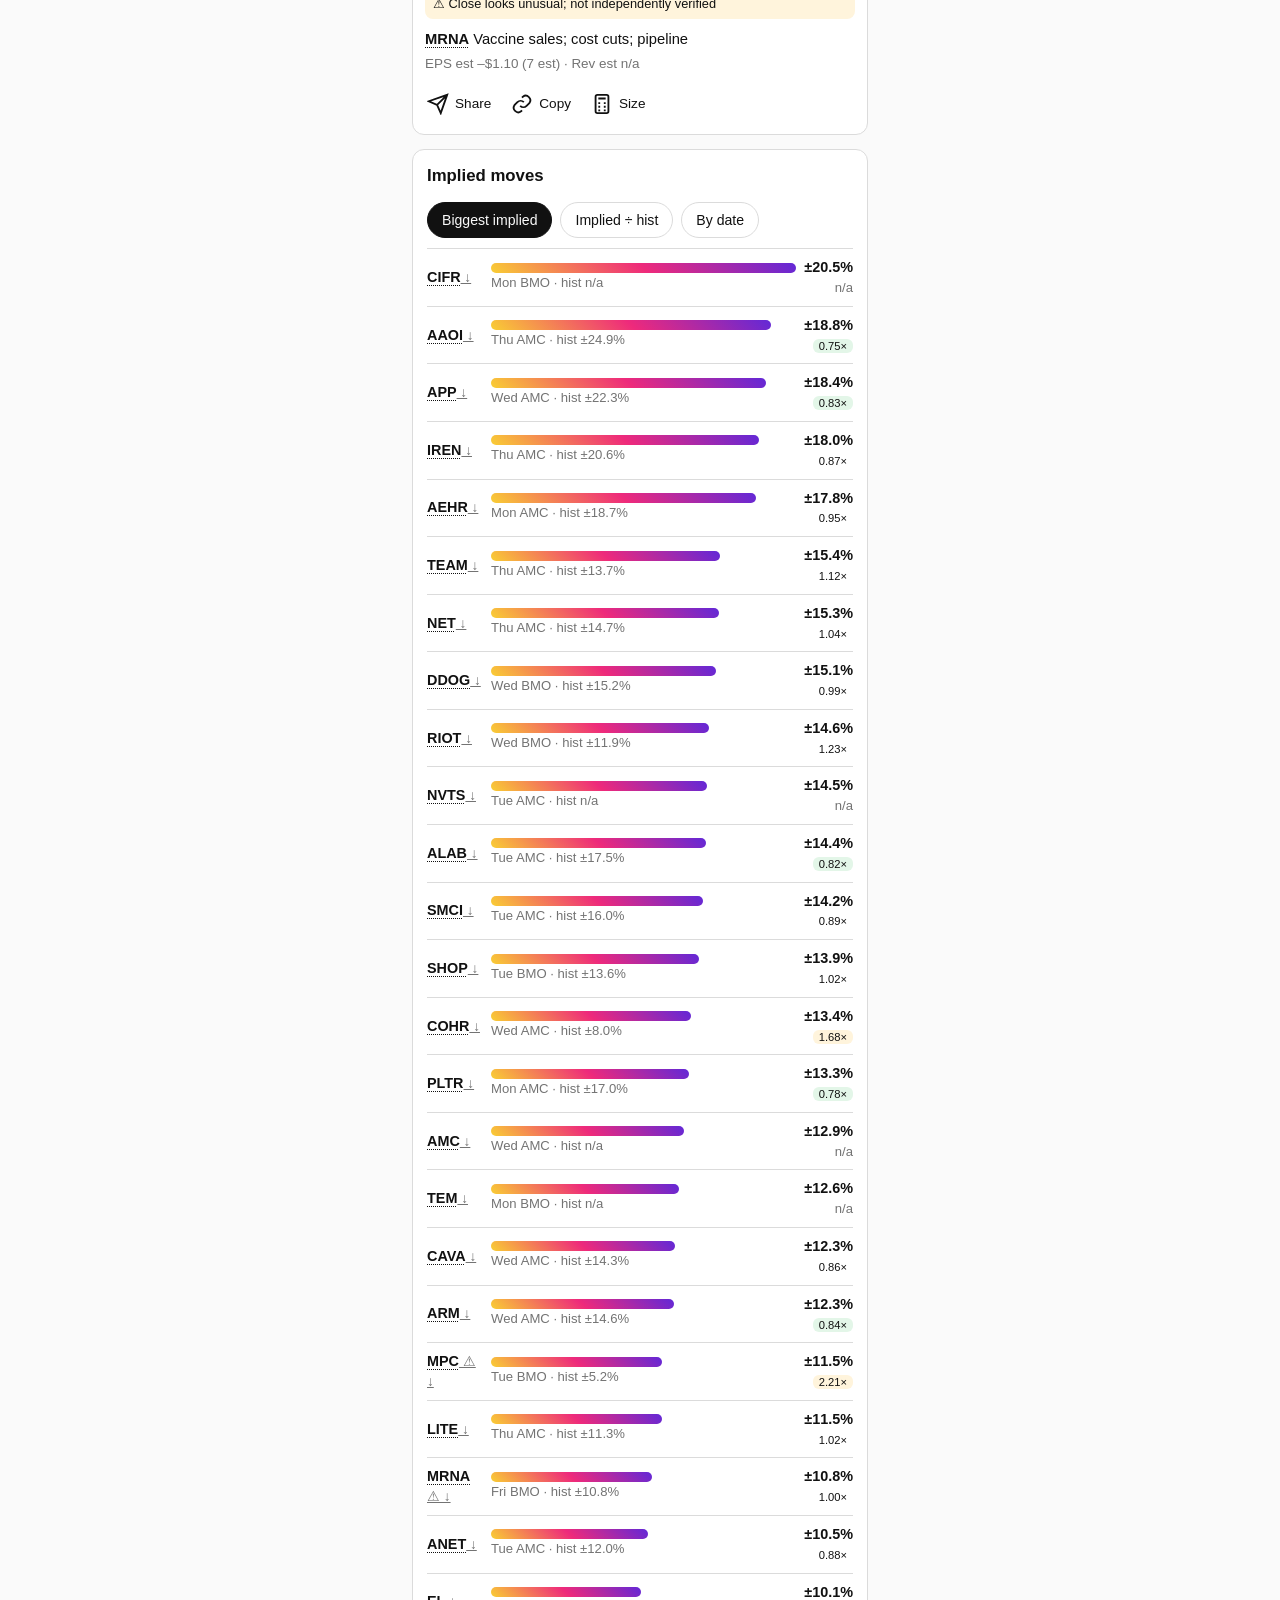
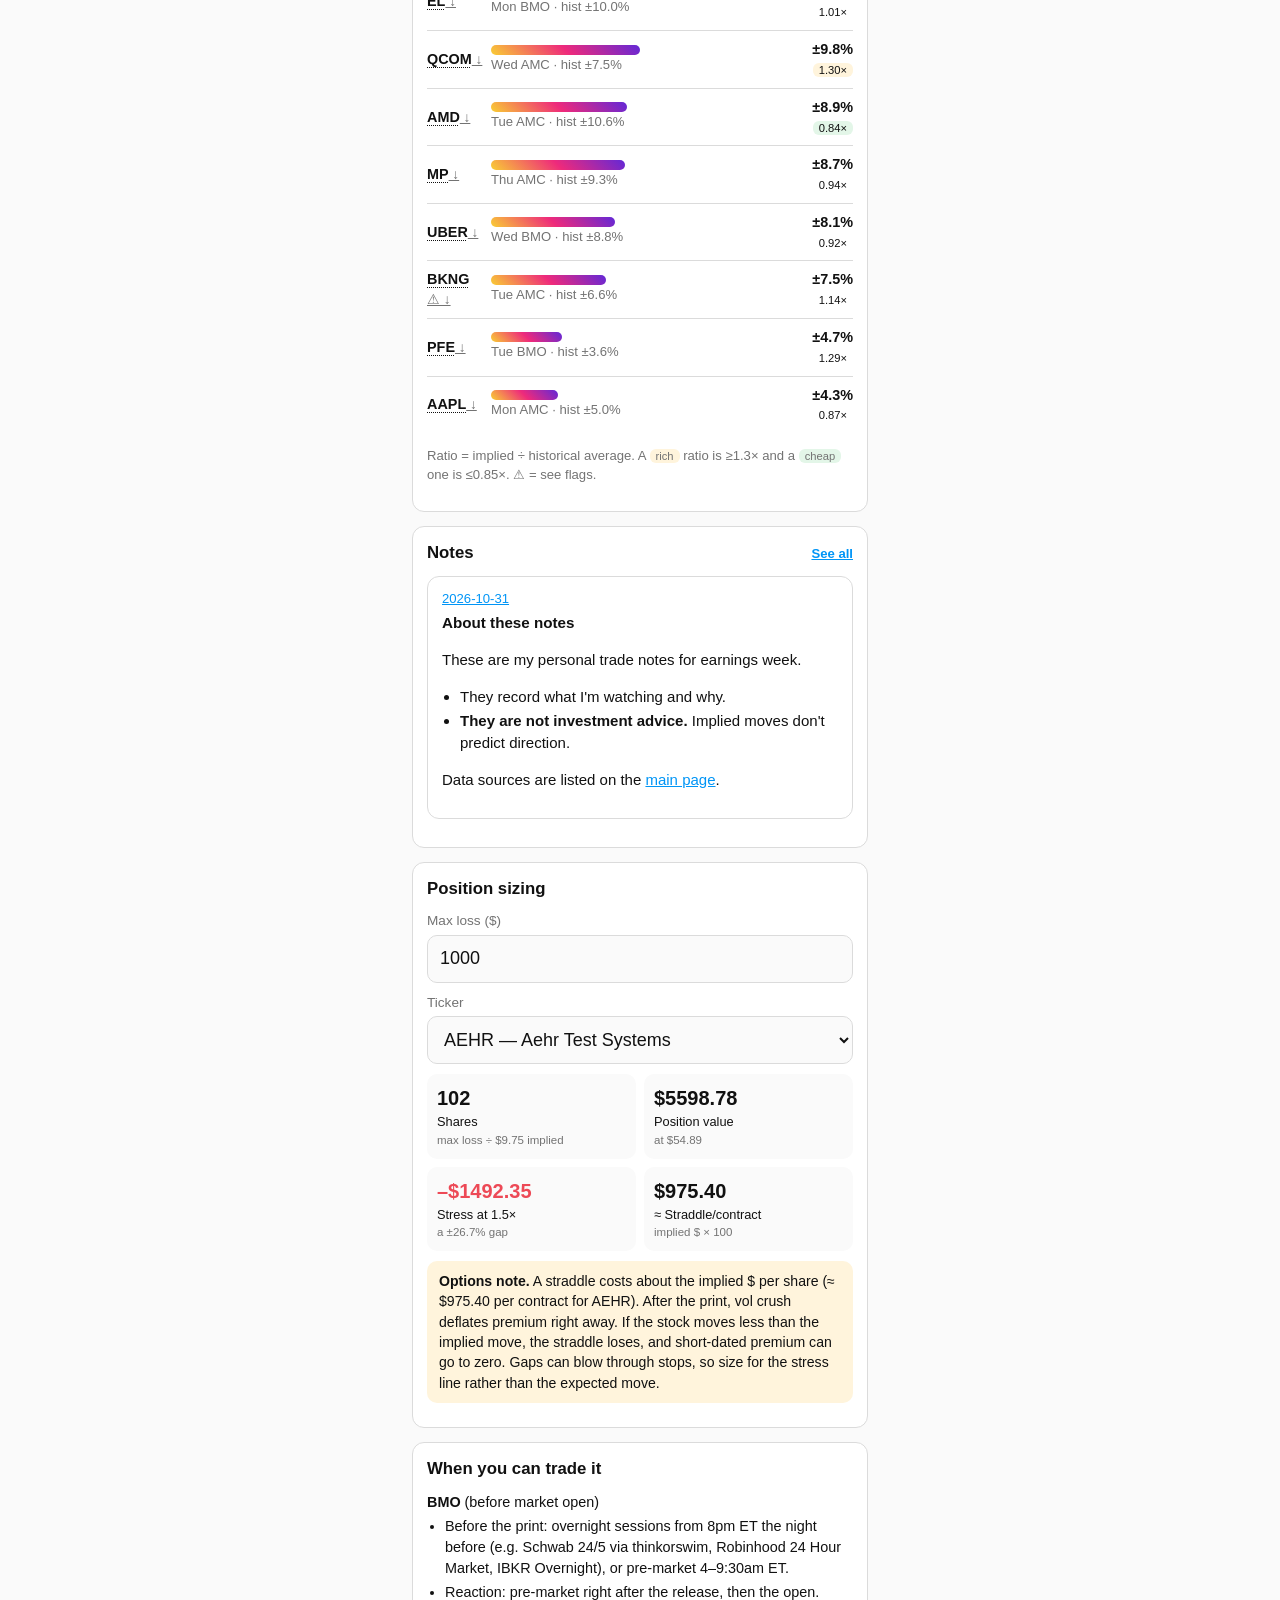
==== commit 87b12cd9: "Tickers link to TradingView charts" ====
--- a/index.html
+++ b/index.html
@@ -1,6 +1,6 @@
 <!doctype html><html lang="en"><head><meta charset="utf-8"><meta http-equiv="Cache-Control" content="no-cache"><meta name="viewport" content="width=device-width,initial-scale=1,viewport-fit=cover">
 <meta name="theme-color" content="#000" media="(prefers-color-scheme: dark)"><meta name="theme-color" content="#fff" media="(prefers-color-scheme: light)">
-<title>Earnings Trades & Implied Moves</title><link rel="icon" href="data:,"><link rel="stylesheet" href="style.css?v=202611011326"></head><body>
+<title>Earnings Trades & Implied Moves</title><link rel="icon" href="data:,"><link rel="stylesheet" href="style.css?v=202611020800"></head><body>
 <header class="top"><div class="wrap"><a href="#" class="logo" id="logo" style="color:inherit;text-decoration:none">earnings·moves</a><span class="hr"><span class="muted small" id="week"></span><button id="qbtn" class="qbtn" aria-label="Search"><svg viewBox="0 0 24 24"><circle cx="11" cy="11" r="7"/><path d="m20 20-4-4"/></svg></button></span></div><div class="wrap sbar"><svg viewBox="0 0 24 24"><circle cx="11" cy="11" r="7"/><path d="m20 20-4-4"/></svg><input id="q" type="search" placeholder="Search ticker, company, note…" autocomplete="off" enterkeyhint="search" aria-label="Search"><button id="qclear" type="button" aria-label="Clear search" hidden>×</button></div></header>
 <main class="wrap">
 <p id="qcount" class="muted small qcount" hidden></p><div id="qnone" class="card none" hidden><b>No matches</b><p class="muted small">Nothing matches your search<span id="qday"></span>.</p><button class="chip" onclick="clearSearch()">Clear search</button></div>
@@ -42,4 +42,4 @@
 <a href="#info"><svg viewBox="0 0 24 24"><path d="M12 2a10 10 0 1 0 0 20 10 10 0 0 0 0-20zm1 15h-2v-6h2zm0-8h-2V7h2z"/></svg>Info</a>
 </nav><button id="totop" class="totop" aria-label="Back to top" hidden>↑</button>
 <div id="toast" class="toast" role="status"></div>
-<script src="notes.js?v=202611011326"></script><script src="search.js?v=202611011326"></script><script src="app.js?v=202611011326"></script><script>renderNotes(document.getElementById("notesList"),5)</script></body></html>
+<script src="notes.js?v=202611020800"></script><script src="search.js?v=202611020800"></script><script src="app.js?v=202611020800"></script><script>renderNotes(document.getElementById("notesList"),5)</script></body></html>
--- a/style.css
+++ b/style.css
@@ -45,3 +45,5 @@
 .fchips{display:flex;flex-wrap:wrap;gap:6px}.fchip{display:inline-flex;align-items:center;gap:6px;border:1px solid var(--bd);border-radius:18px;padding:6px 10px;font-size:.85rem;background:var(--bg)}
 .ftk{font-weight:700;font-size:.78rem;text-decoration:none;min-height:28px;display:inline-flex;align-items:center;padding:0 8px;border-radius:12px;background:var(--card);border:1px solid var(--bd)}#fidx .ftk{min-height:36px}
 .isa{font-style:normal;font-size:.66rem;font-weight:700;border-radius:6px;padding:1px 5px;background:var(--bd)}.i-x86{background:#0071c5;color:#fff}.i-Arm{background:#00c1de;color:#000}.i-RISCV{background:#f9ce34;color:#000}.i-Other,.i-Proprietary{background:#6228d7;color:#fff}
+
+.tvl{color:inherit;text-decoration:underline dotted;text-underline-offset:3px;text-decoration-thickness:1px}.tvl:hover{color:var(--acc);text-decoration-style:solid}
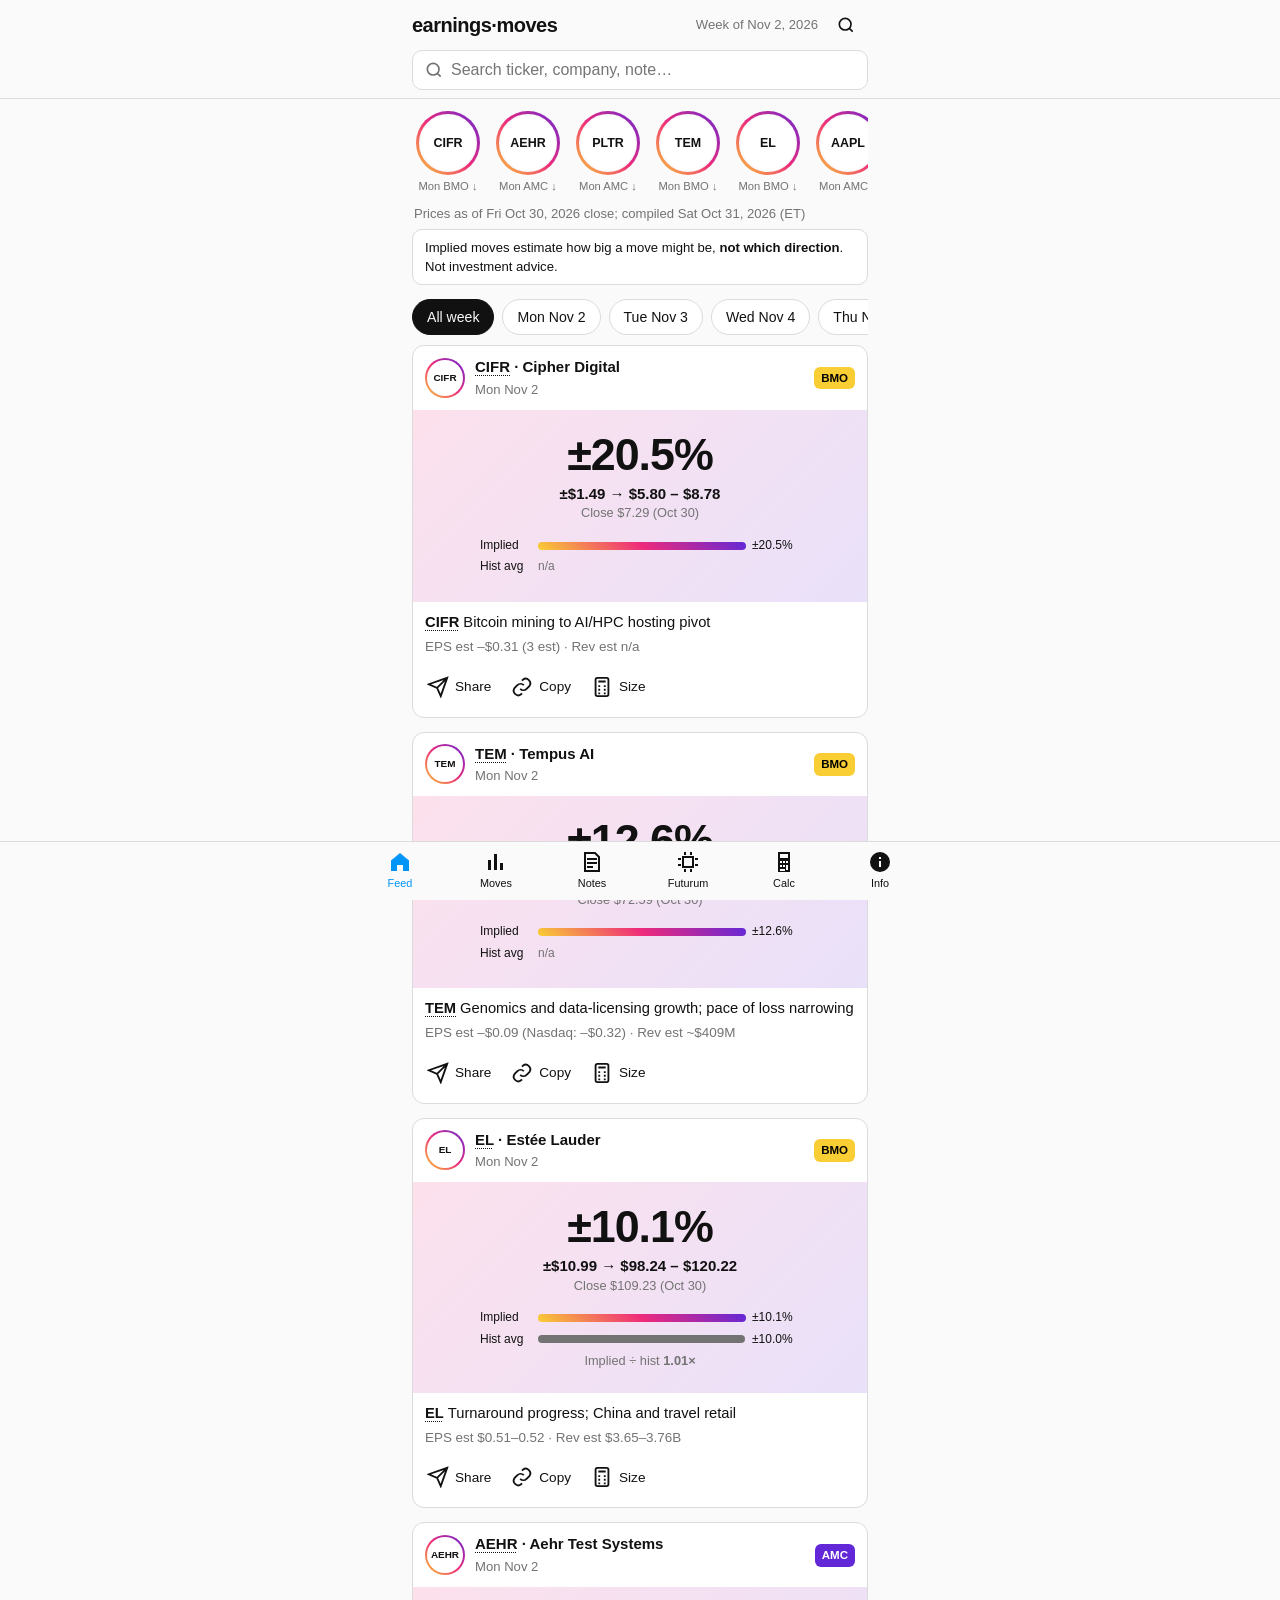
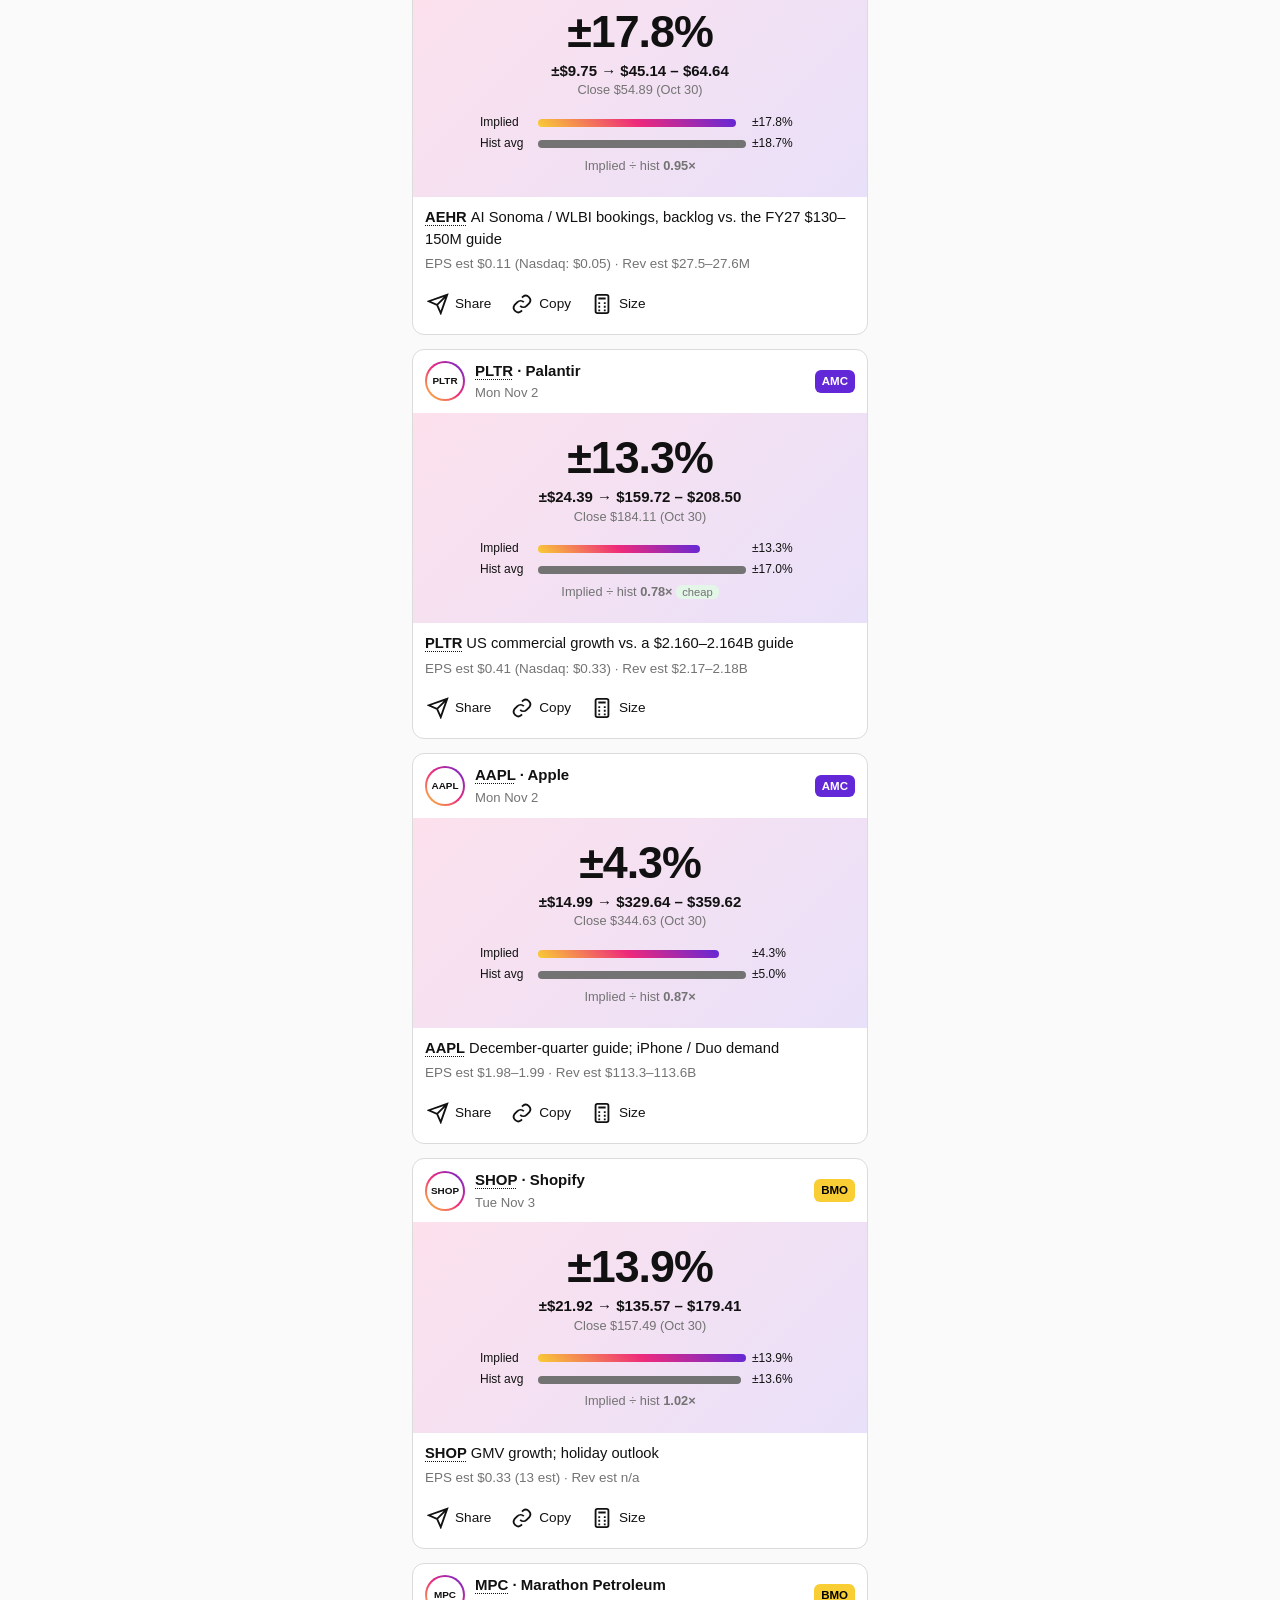
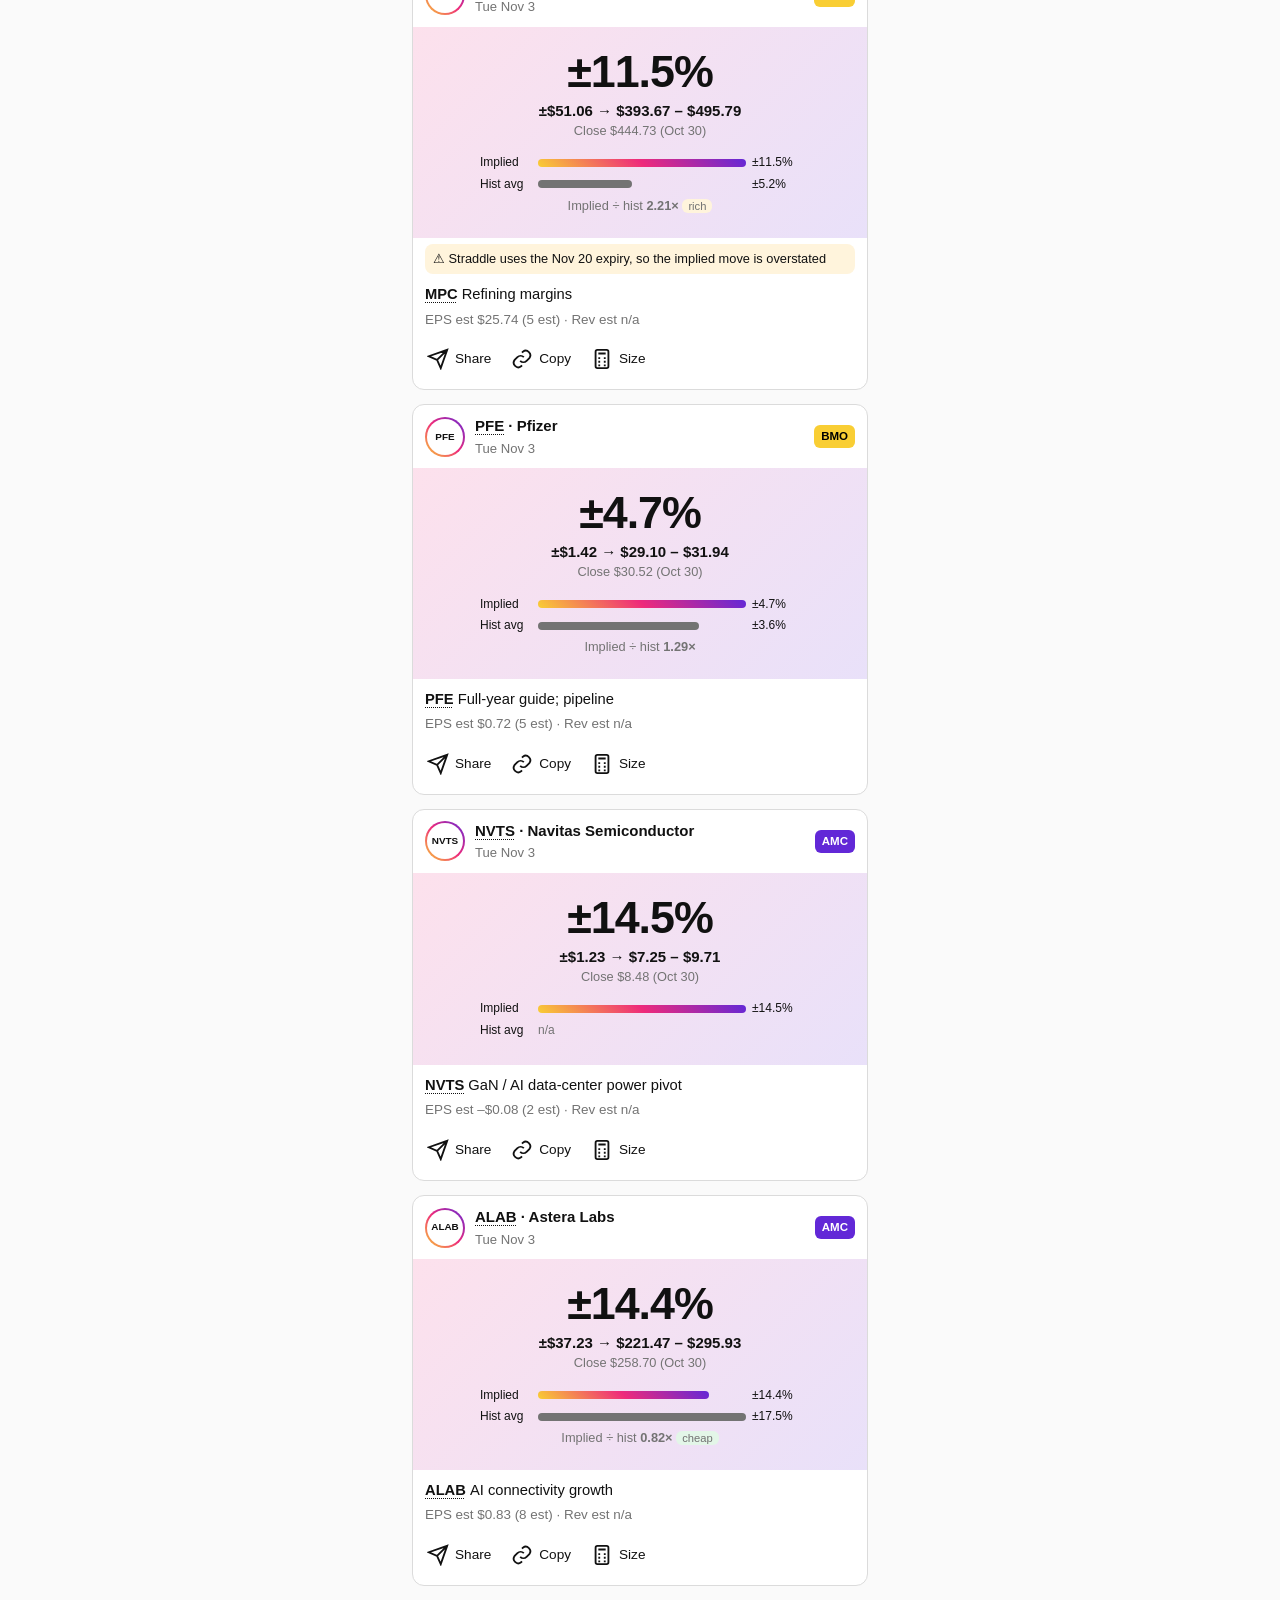
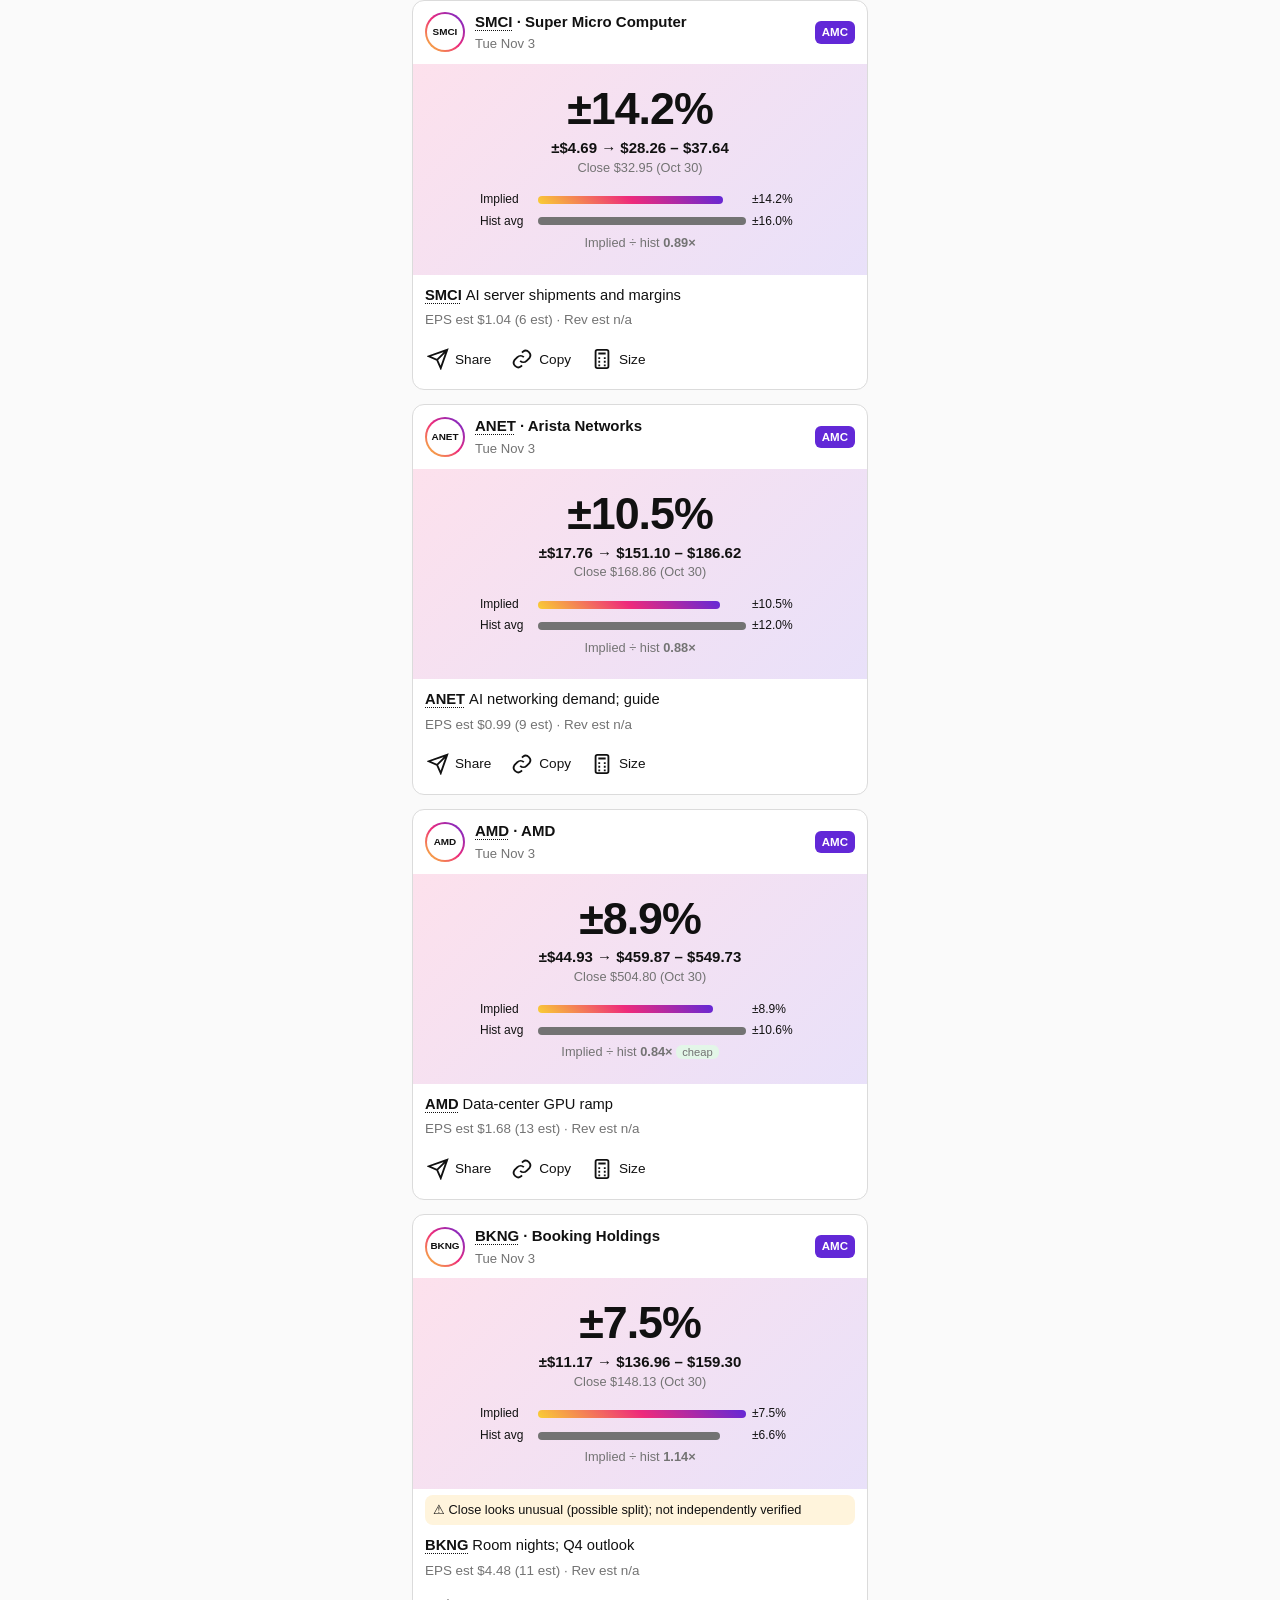
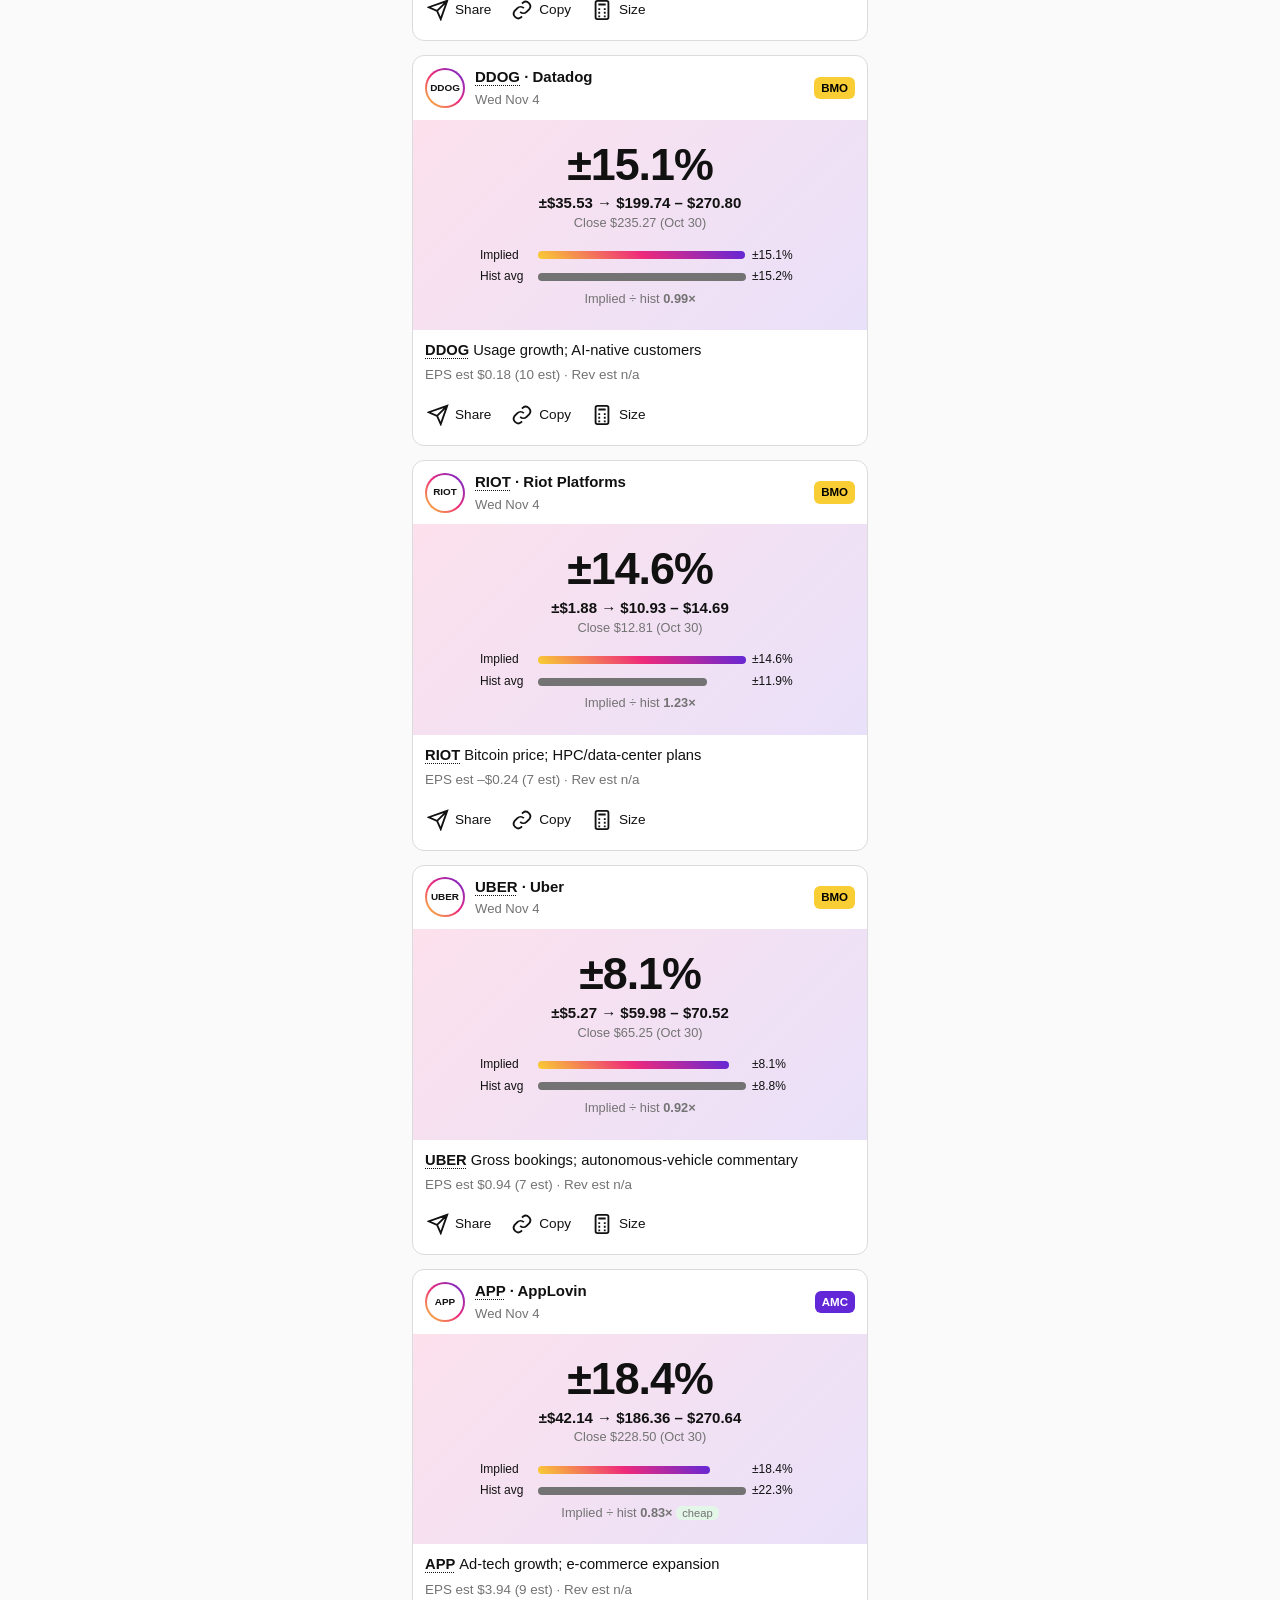
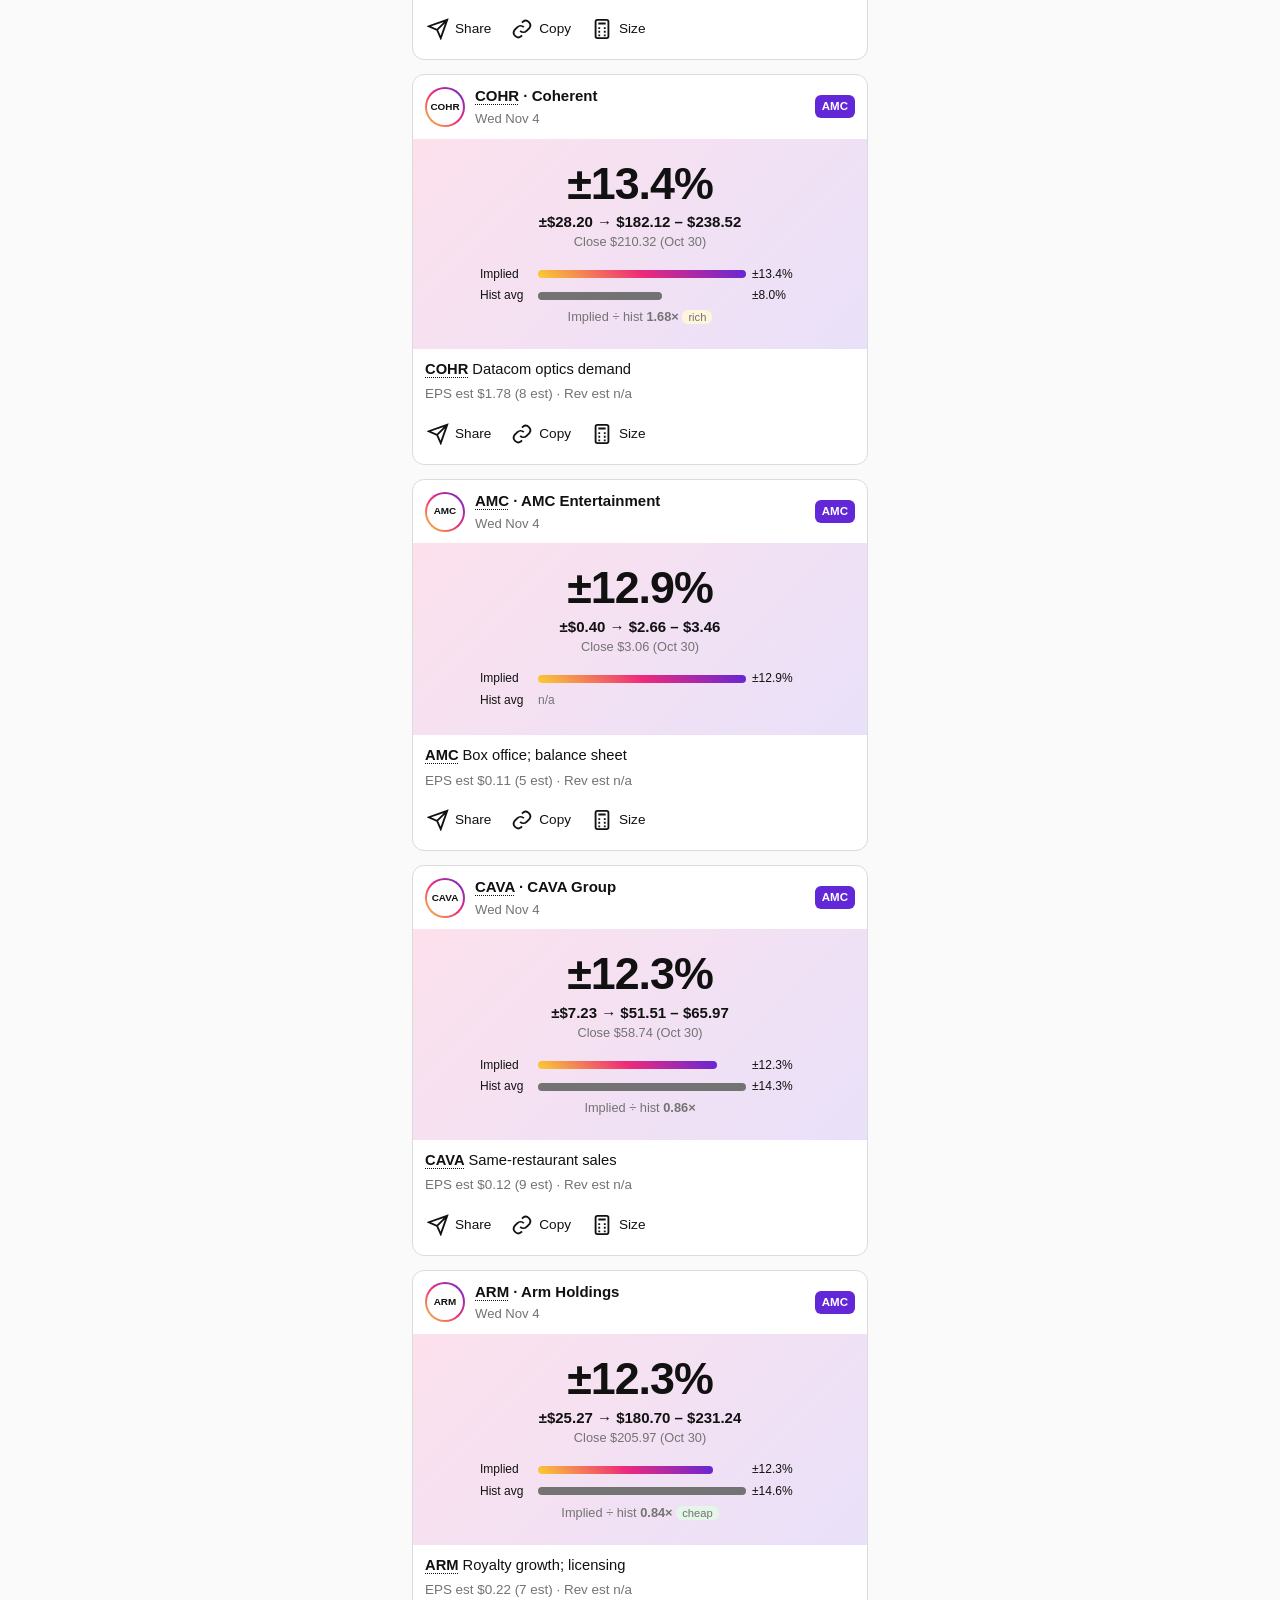
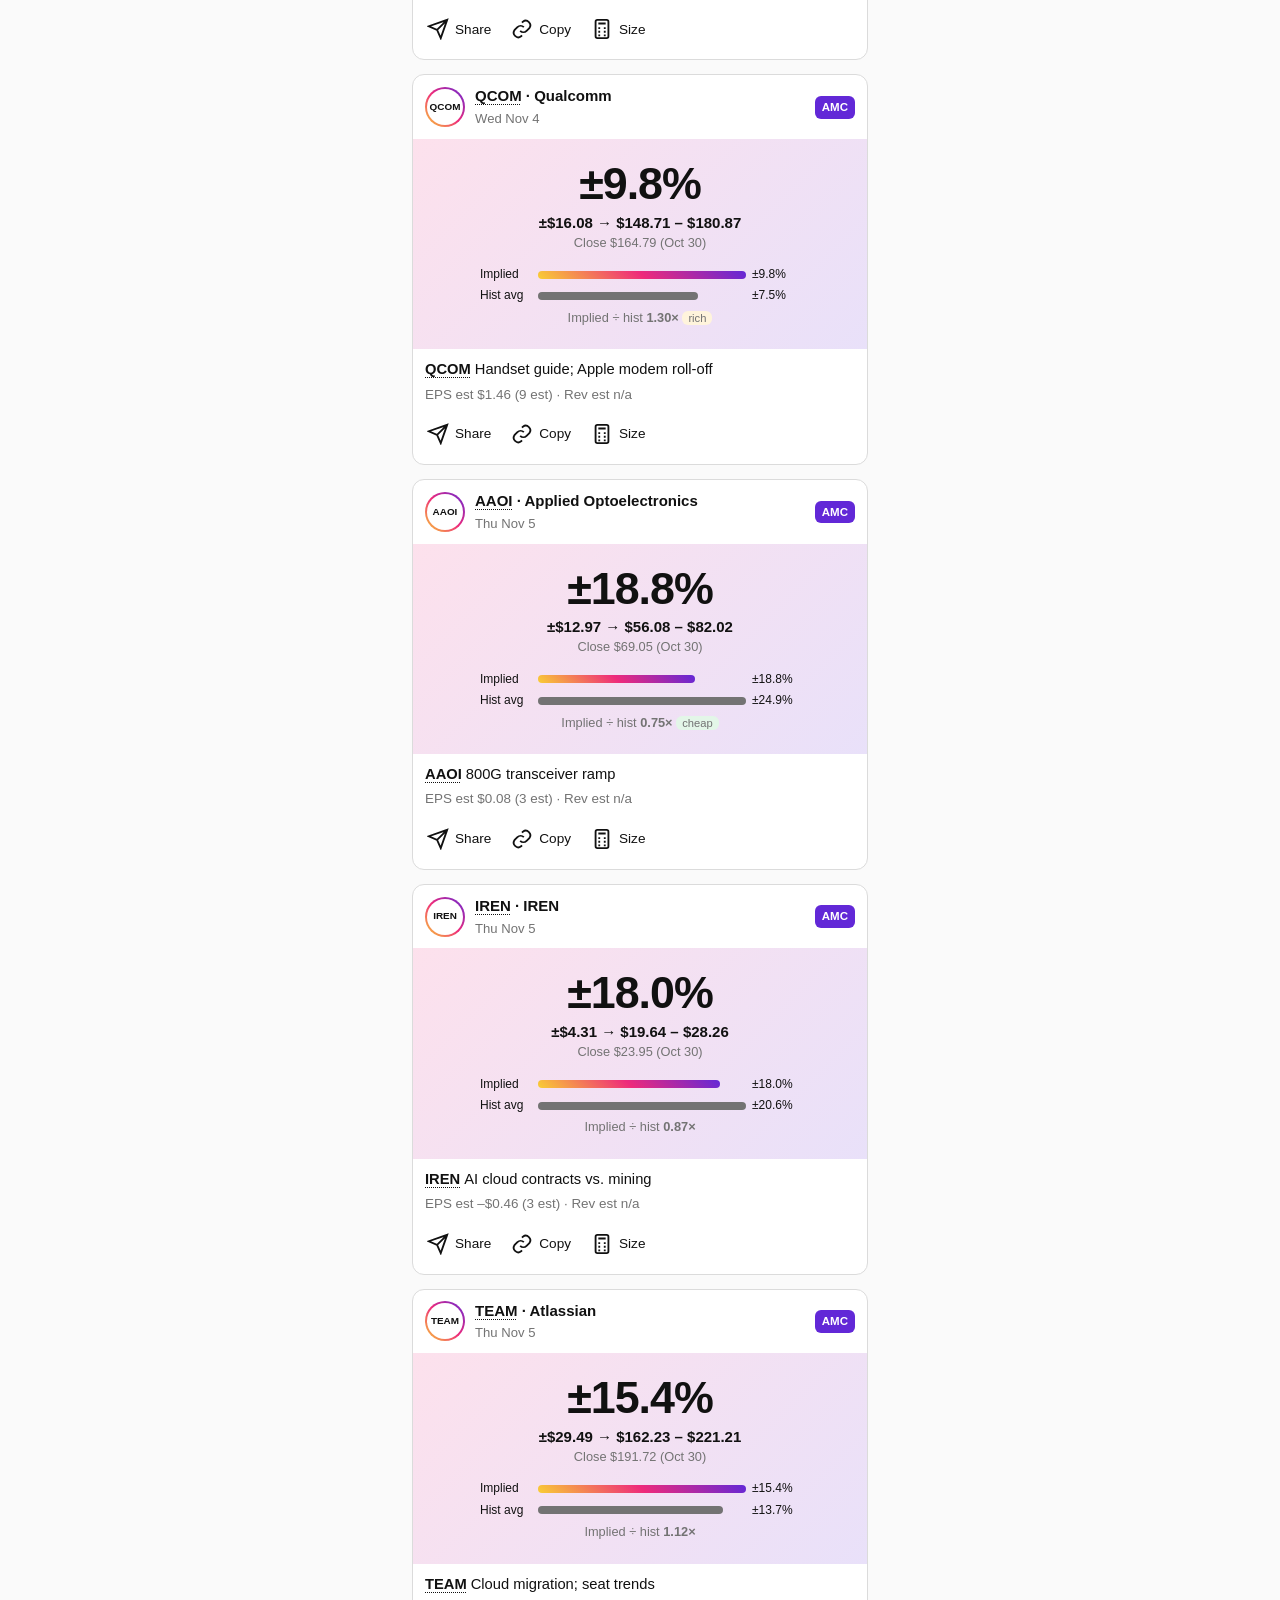
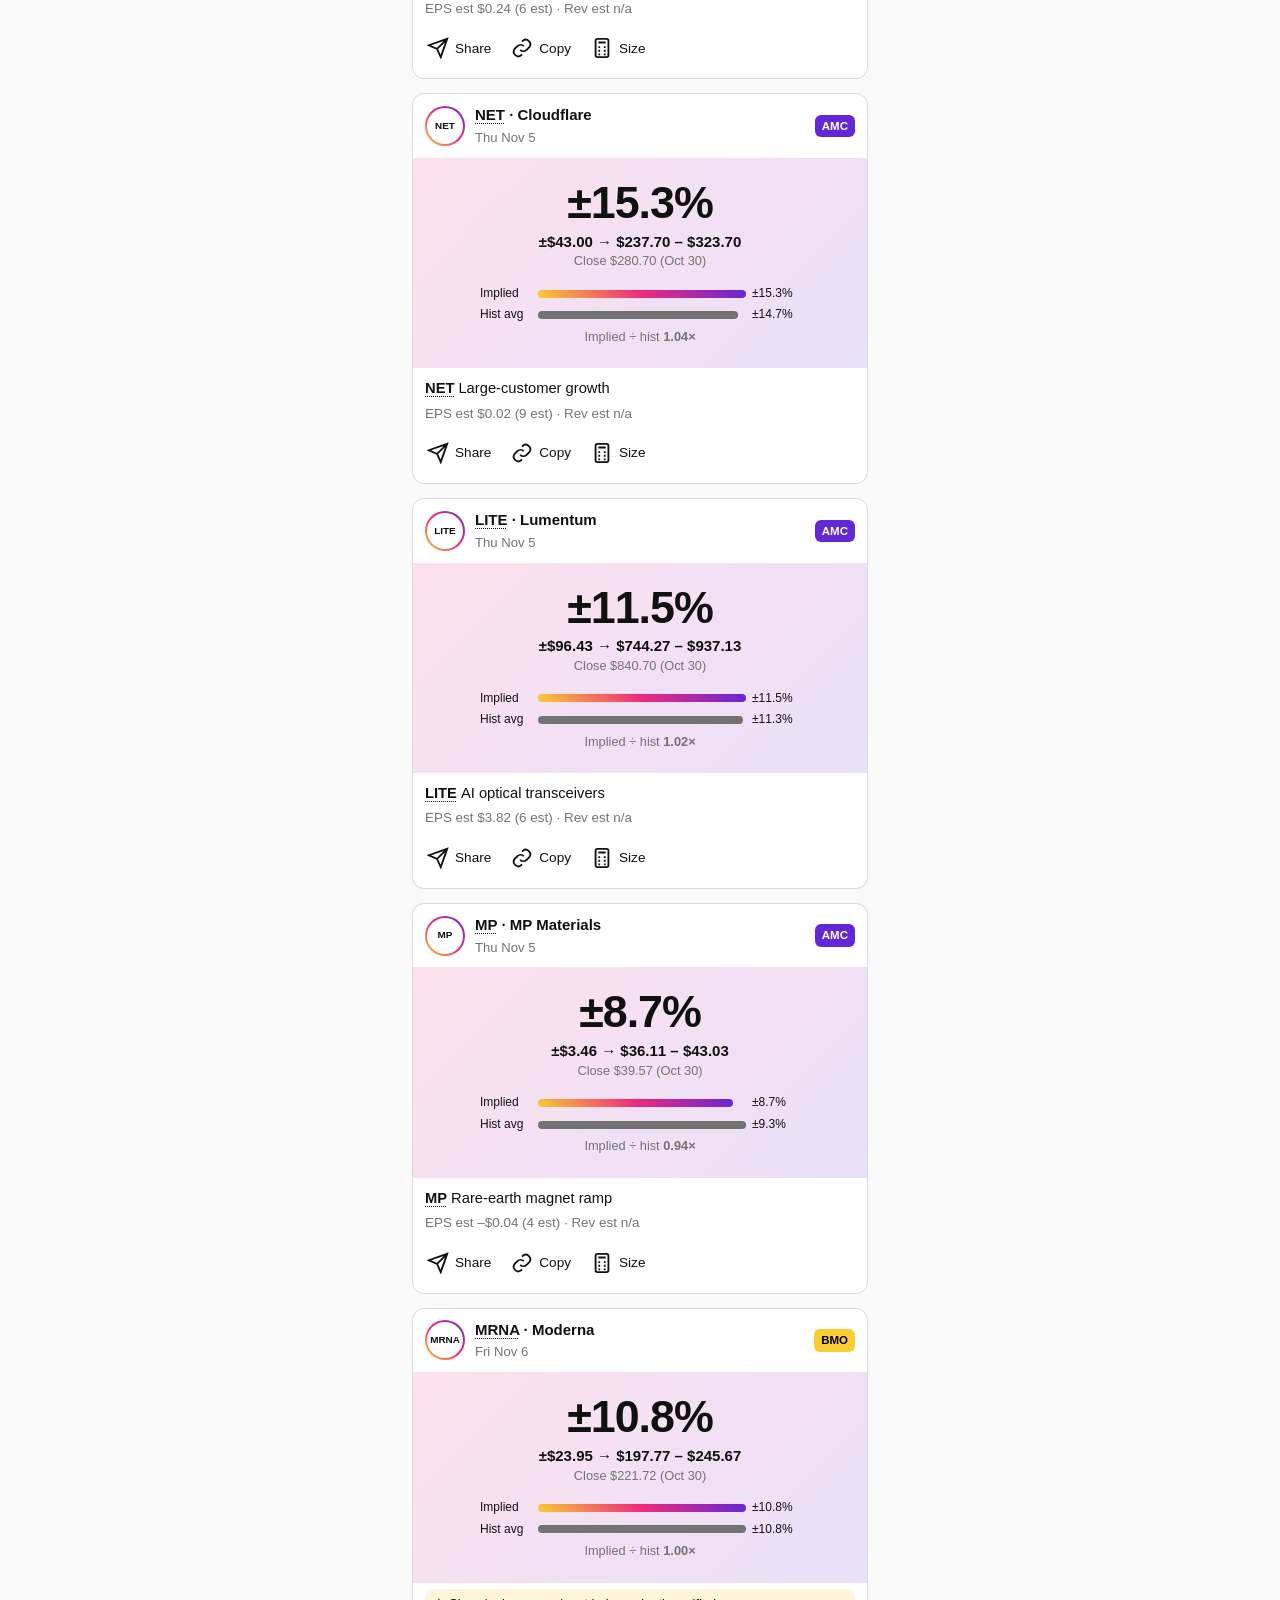
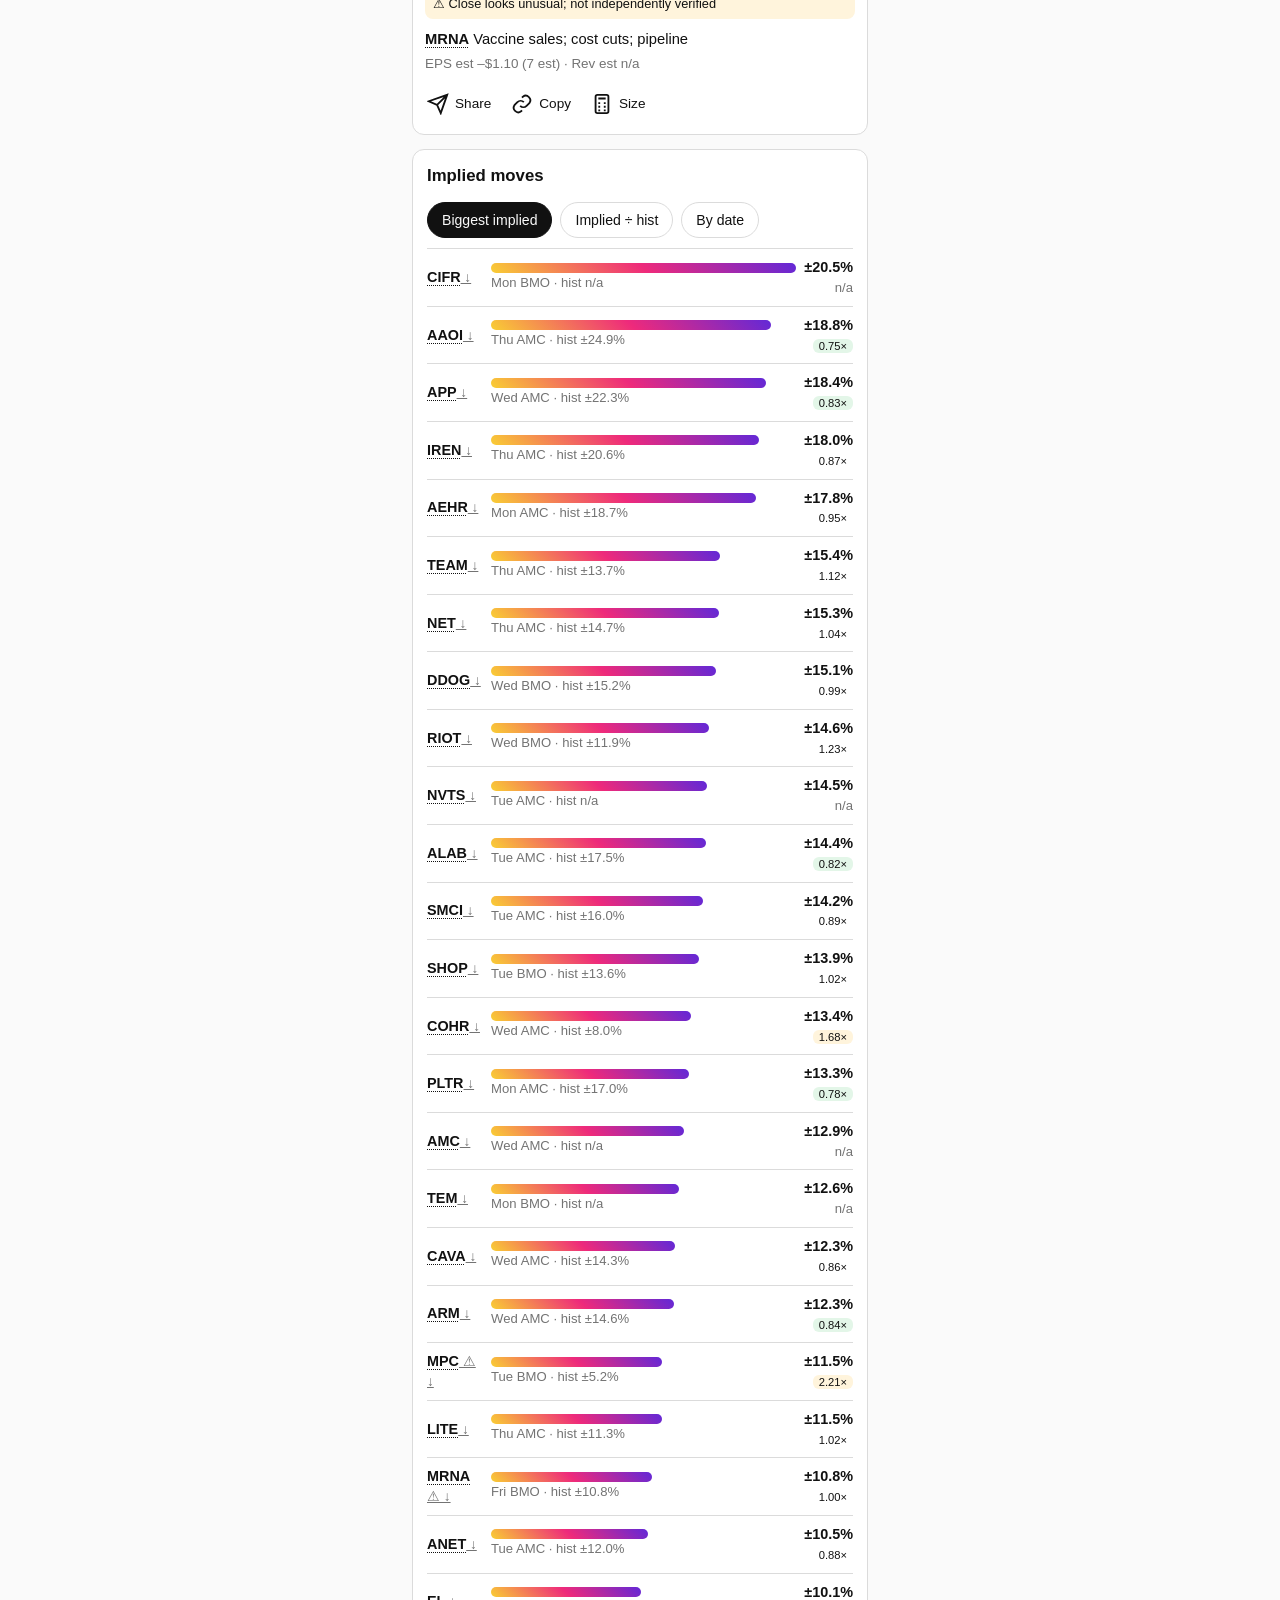
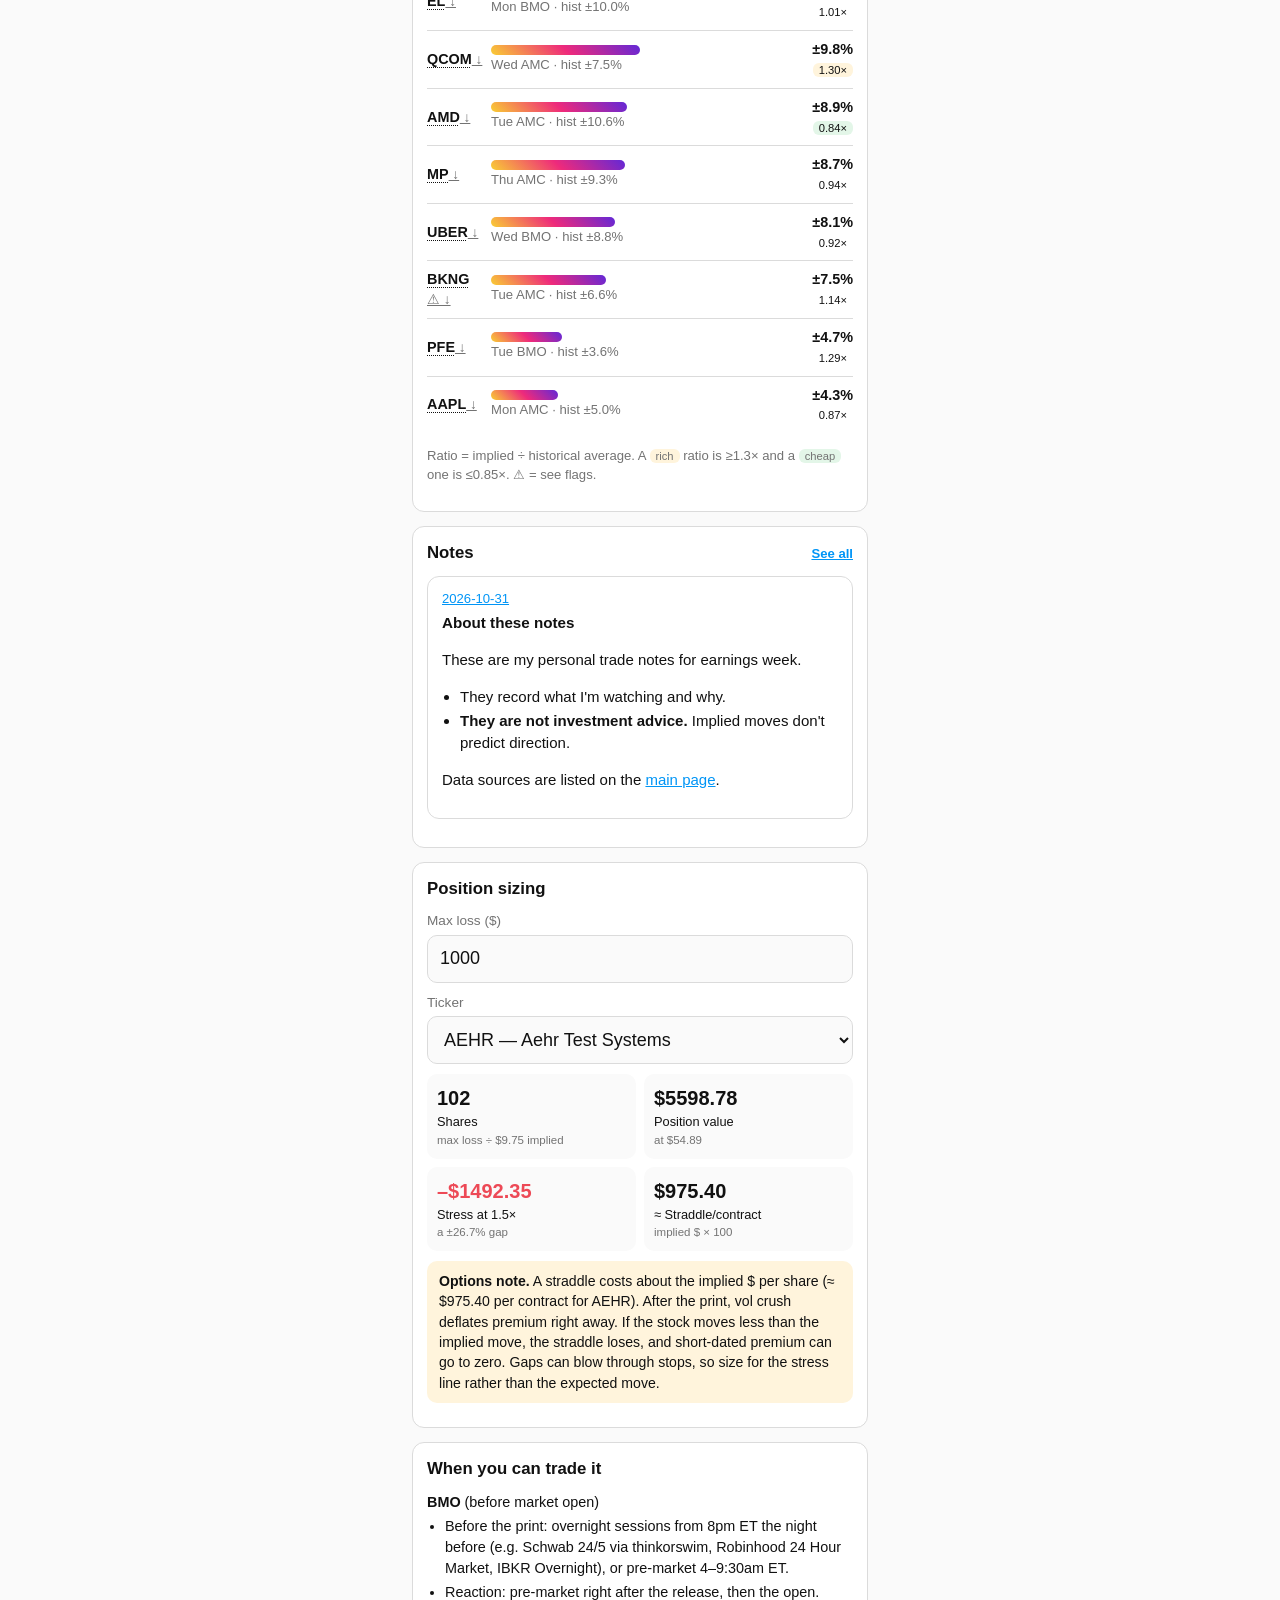
==== commit 9ecc81a5: "Fix TradingView ticker links" ====
--- a/index.html
+++ b/index.html
@@ -1,6 +1,6 @@
 <!doctype html><html lang="en"><head><meta charset="utf-8"><meta http-equiv="Cache-Control" content="no-cache"><meta name="viewport" content="width=device-width,initial-scale=1,viewport-fit=cover">
 <meta name="theme-color" content="#000" media="(prefers-color-scheme: dark)"><meta name="theme-color" content="#fff" media="(prefers-color-scheme: light)">
-<title>Earnings Trades & Implied Moves</title><link rel="icon" href="data:,"><link rel="stylesheet" href="style.css?v=202611020800"></head><body>
+<title>Earnings Trades & Implied Moves</title><link rel="icon" href="data:,"><link rel="stylesheet" href="style.css?v=202611020830"></head><body>
 <header class="top"><div class="wrap"><a href="#" class="logo" id="logo" style="color:inherit;text-decoration:none">earnings·moves</a><span class="hr"><span class="muted small" id="week"></span><button id="qbtn" class="qbtn" aria-label="Search"><svg viewBox="0 0 24 24"><circle cx="11" cy="11" r="7"/><path d="m20 20-4-4"/></svg></button></span></div><div class="wrap sbar"><svg viewBox="0 0 24 24"><circle cx="11" cy="11" r="7"/><path d="m20 20-4-4"/></svg><input id="q" type="search" placeholder="Search ticker, company, note…" autocomplete="off" enterkeyhint="search" aria-label="Search"><button id="qclear" type="button" aria-label="Clear search" hidden>×</button></div></header>
 <main class="wrap">
 <p id="qcount" class="muted small qcount" hidden></p><div id="qnone" class="card none" hidden><b>No matches</b><p class="muted small">Nothing matches your search<span id="qday"></span>.</p><button class="chip" onclick="clearSearch()">Clear search</button></div>
@@ -42,4 +42,4 @@
 <a href="#info"><svg viewBox="0 0 24 24"><path d="M12 2a10 10 0 1 0 0 20 10 10 0 0 0 0-20zm1 15h-2v-6h2zm0-8h-2V7h2z"/></svg>Info</a>
 </nav><button id="totop" class="totop" aria-label="Back to top" hidden>↑</button>
 <div id="toast" class="toast" role="status"></div>
-<script src="notes.js?v=202611020800"></script><script src="search.js?v=202611020800"></script><script src="app.js?v=202611020800"></script><script>renderNotes(document.getElementById("notesList"),5)</script></body></html>
+<script src="notes.js?v=202611020830"></script><script src="search.js?v=202611020830"></script><script src="app.js?v=202611020830"></script><script>renderNotes(document.getElementById("notesList"),5)</script></body></html>
--- a/style.css
+++ b/style.css
@@ -47,3 +47,5 @@
 .isa{font-style:normal;font-size:.66rem;font-weight:700;border-radius:6px;padding:1px 5px;background:var(--bd)}.i-x86{background:#0071c5;color:#fff}.i-Arm{background:#00c1de;color:#000}.i-RISCV{background:#f9ce34;color:#000}.i-Other,.i-Proprietary{background:#6228d7;color:#fff}
 
 .tvl{color:inherit;text-decoration:underline dotted;text-underline-offset:3px;text-decoration-thickness:1px}.tvl:hover{color:var(--acc);text-decoration-style:solid}
+
+.ring .tvl,.av .tvl{display:flex;width:100%;height:100%;border-radius:50%;background:var(--card);border:2px solid var(--bg);align-items:center;justify-content:center;font-weight:700;font-size:.78rem;text-decoration:none}.av .tvl{font-size:.62rem;border:0}.ring .tvl:hover,.av .tvl:hover{color:var(--acc)}.story{cursor:default}.sj{display:block;margin:3px auto 0;background:none;border:0;padding:0;font:inherit;font-size:.7rem;color:var(--mut);white-space:nowrap;cursor:pointer}.sj:hover{color:var(--acc)}
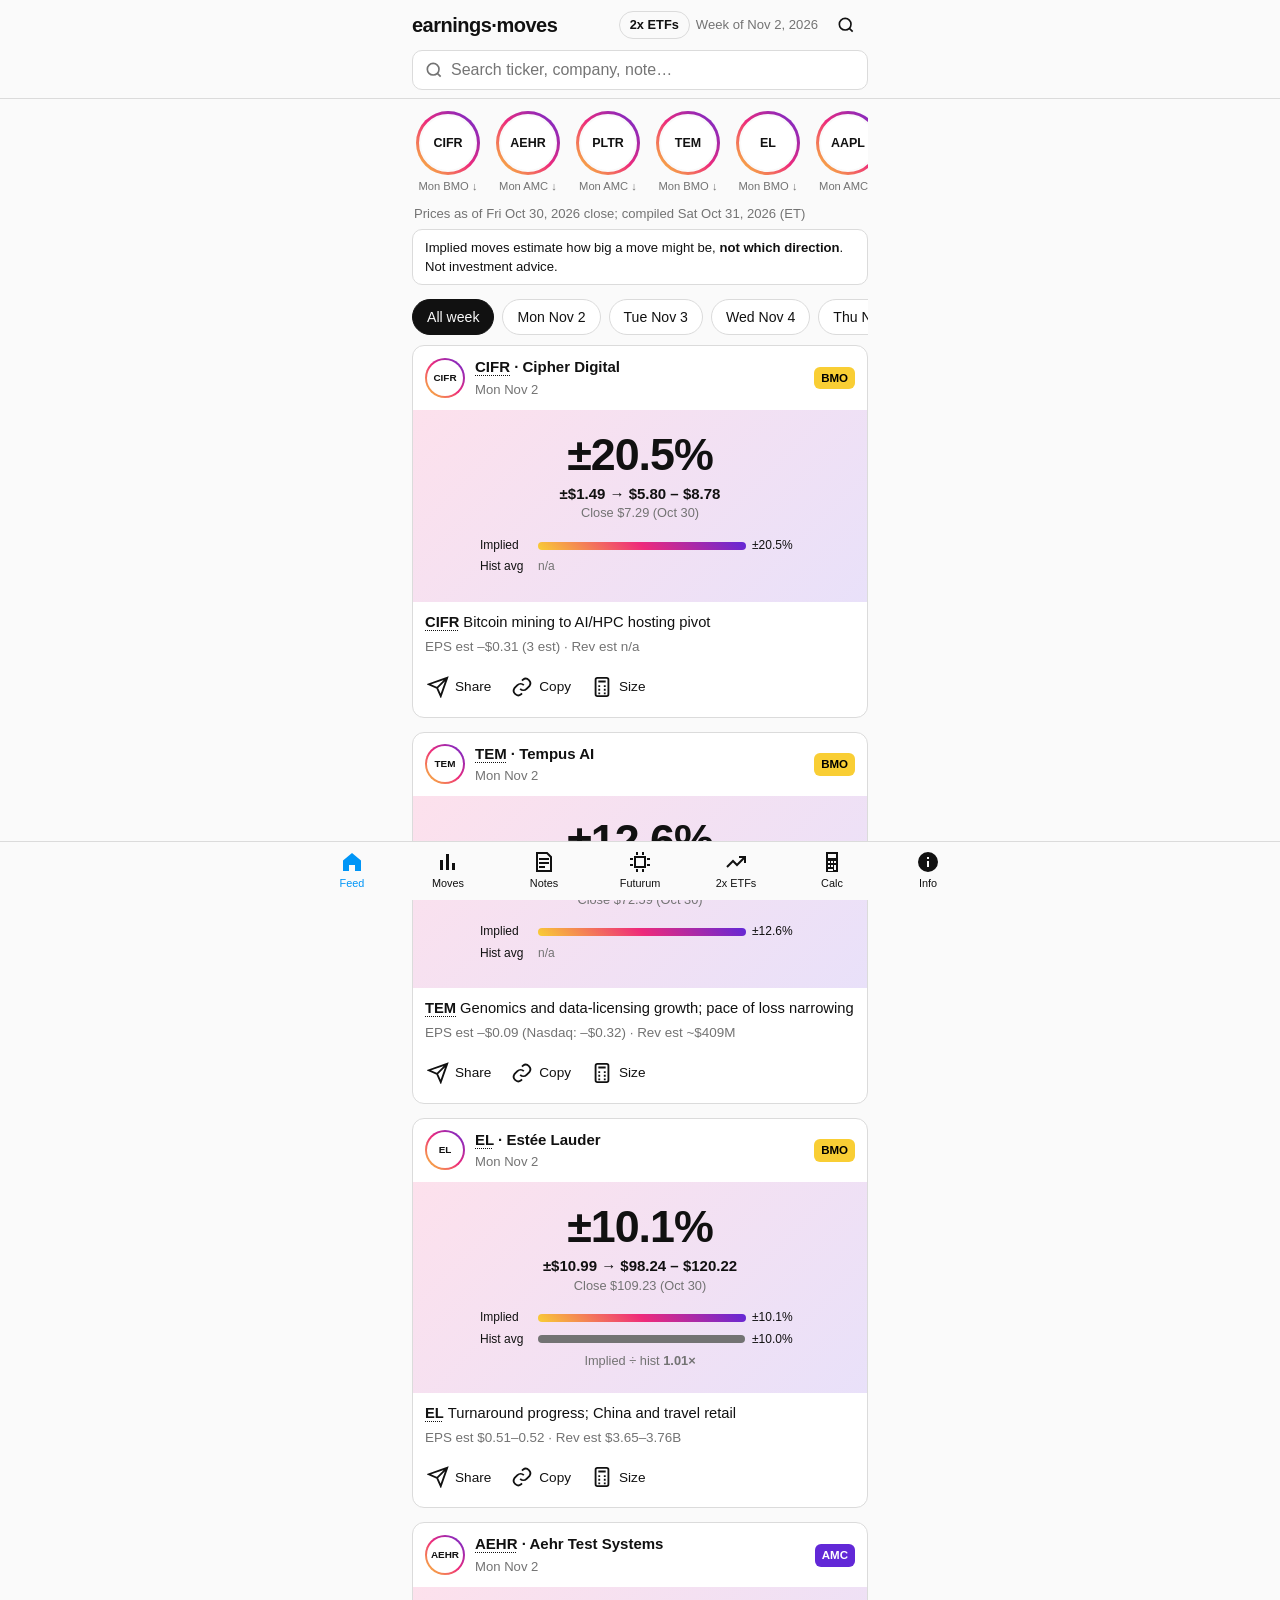
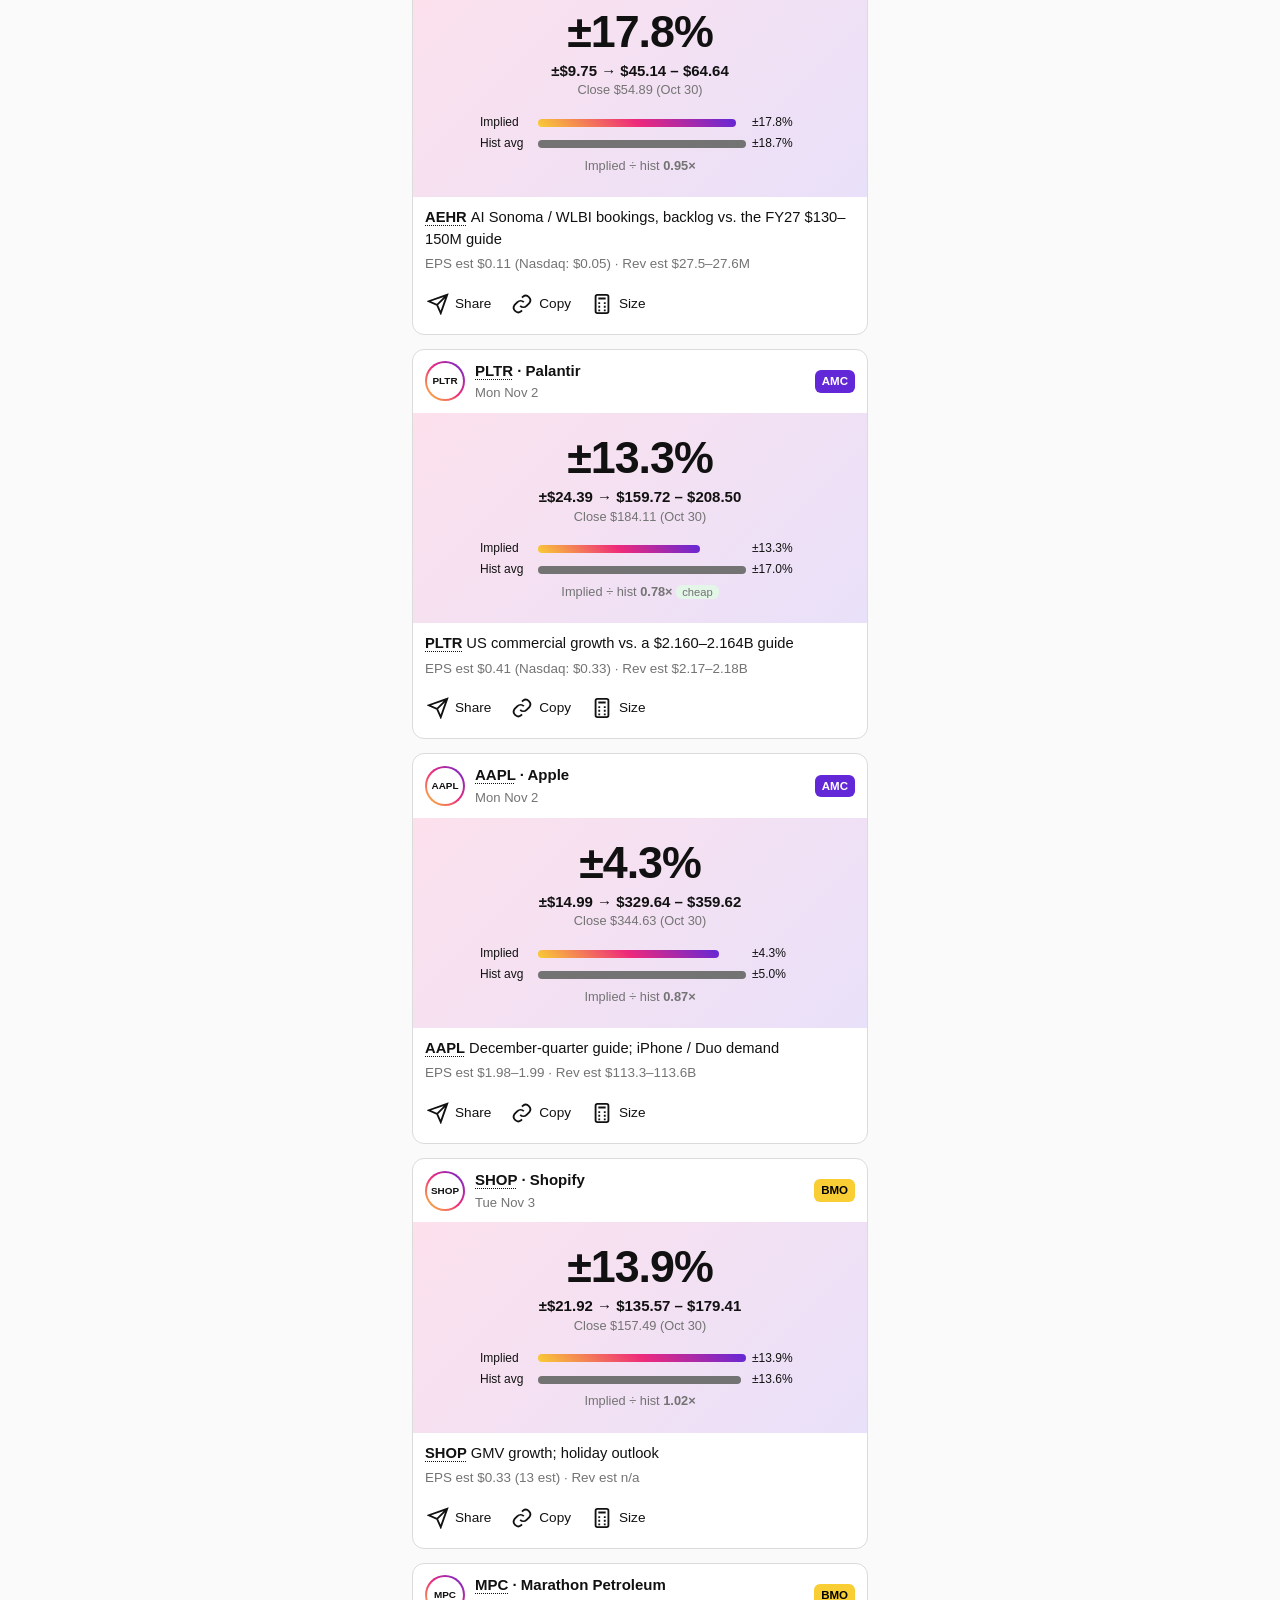
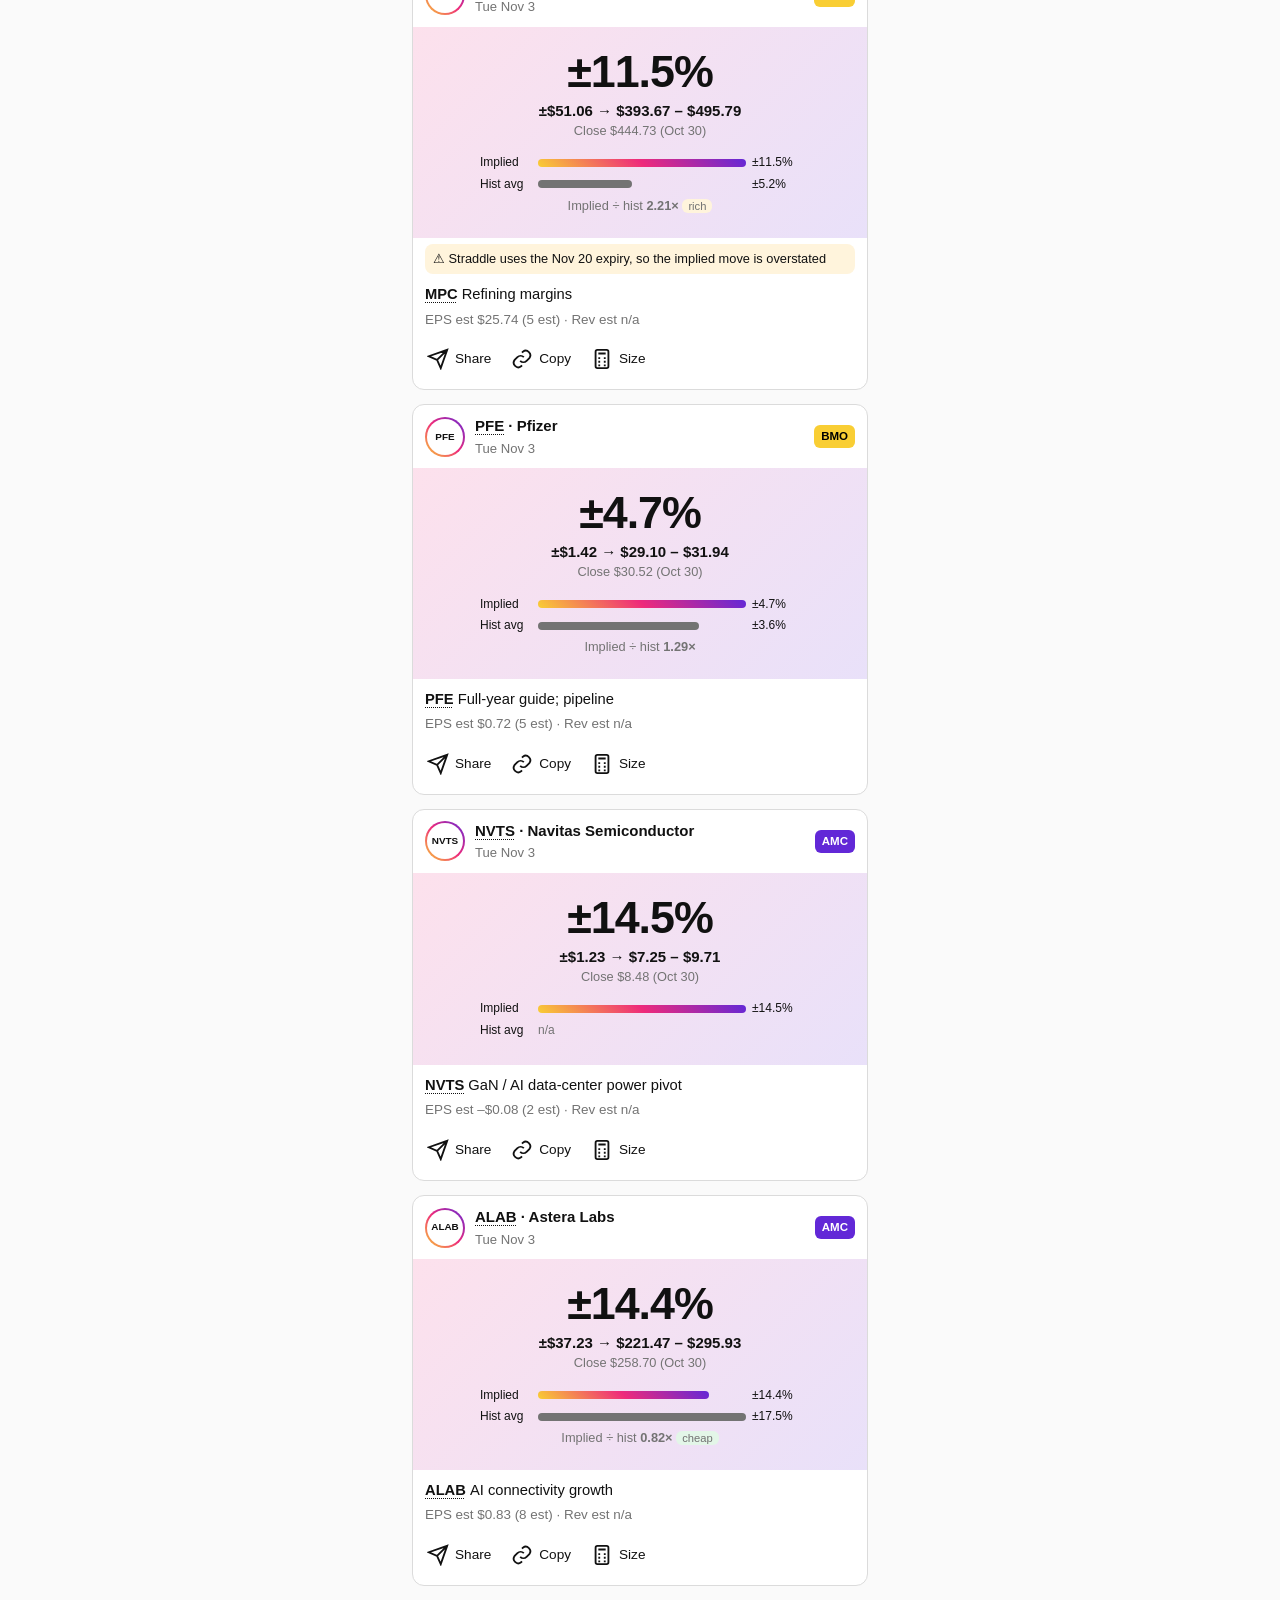
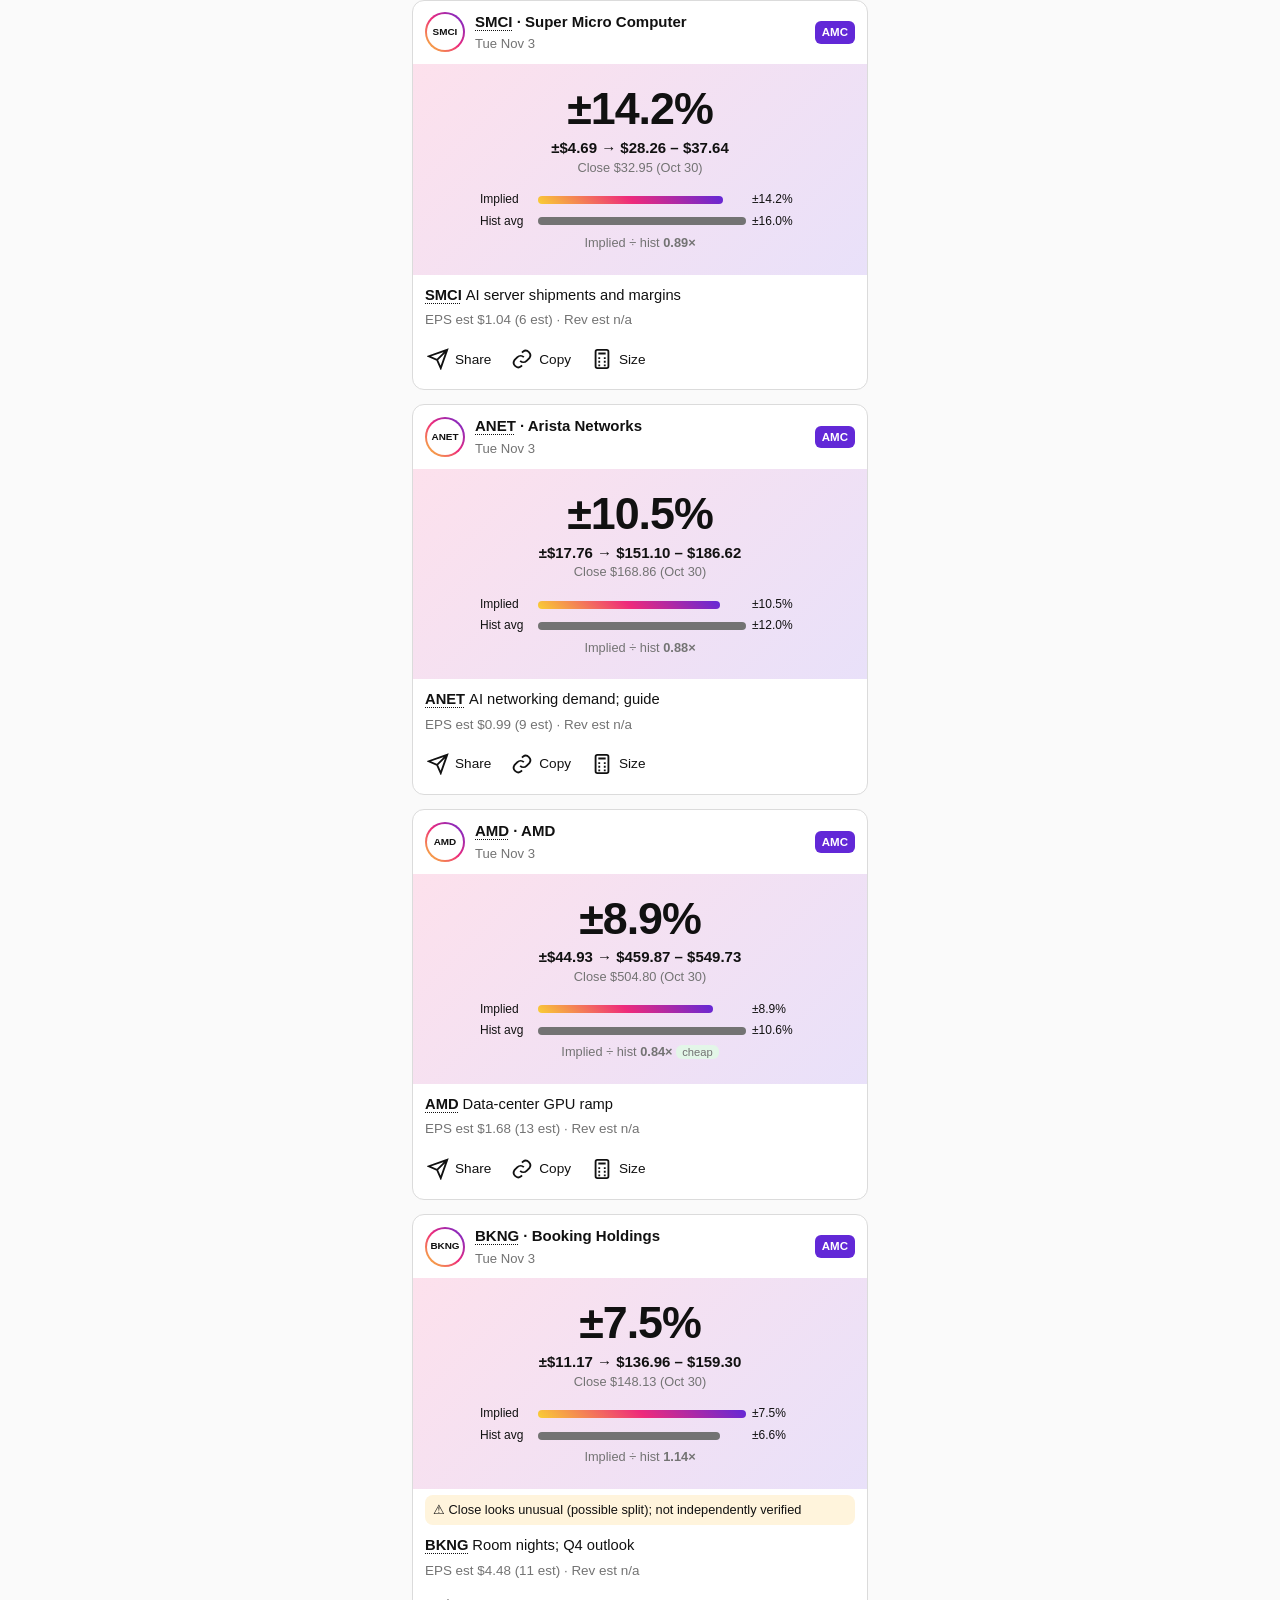
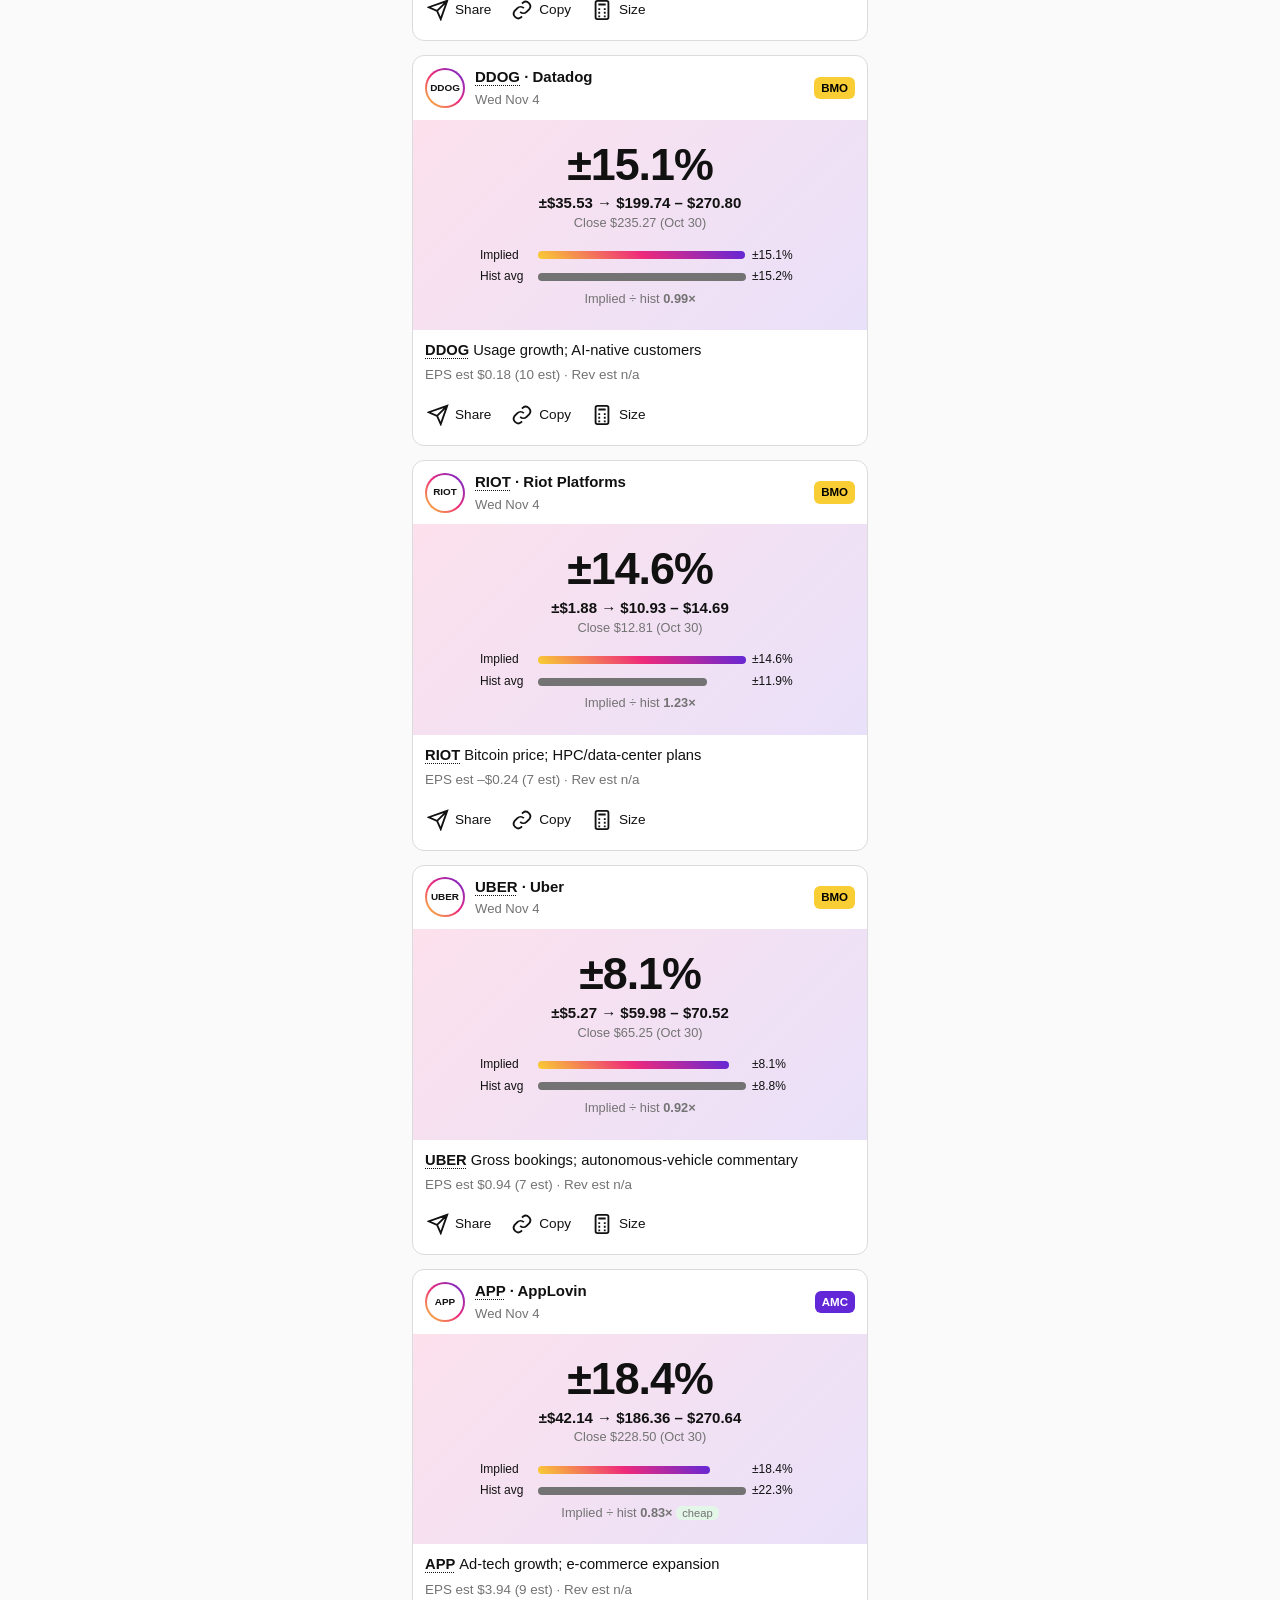
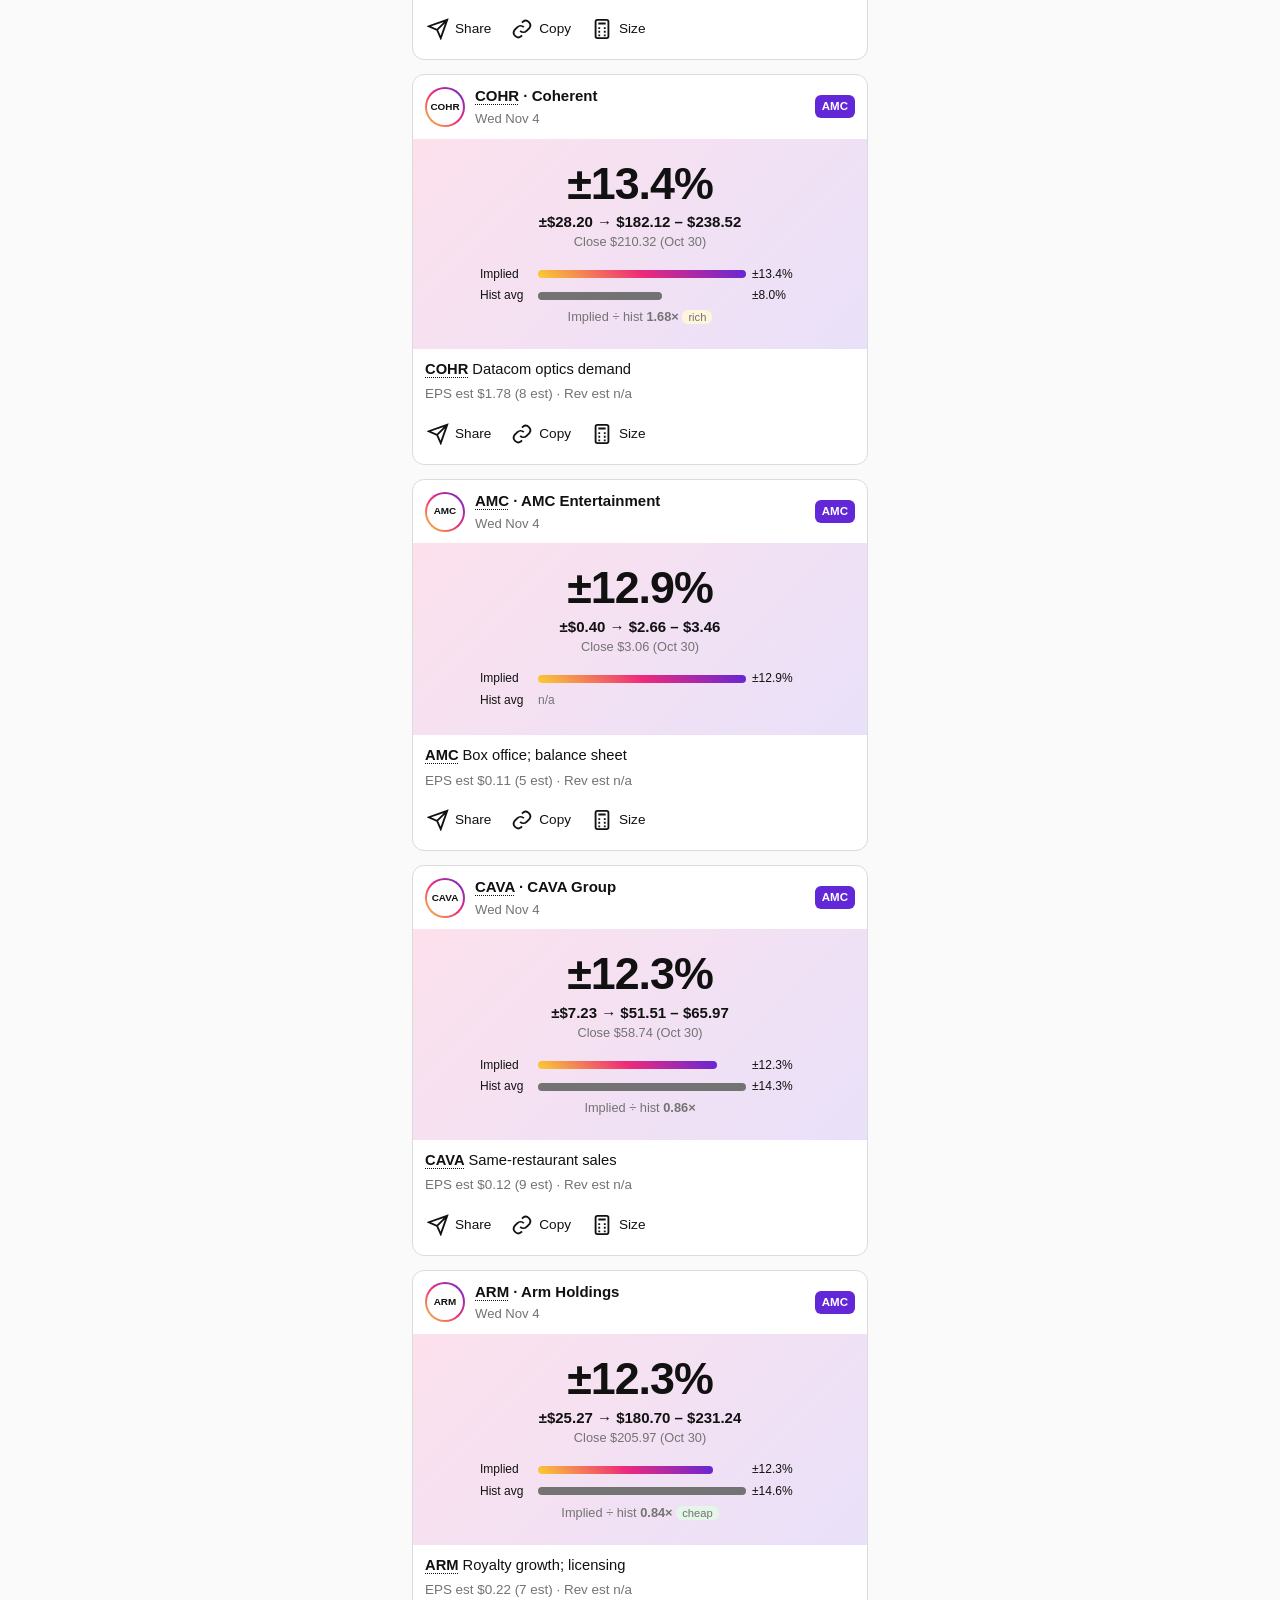
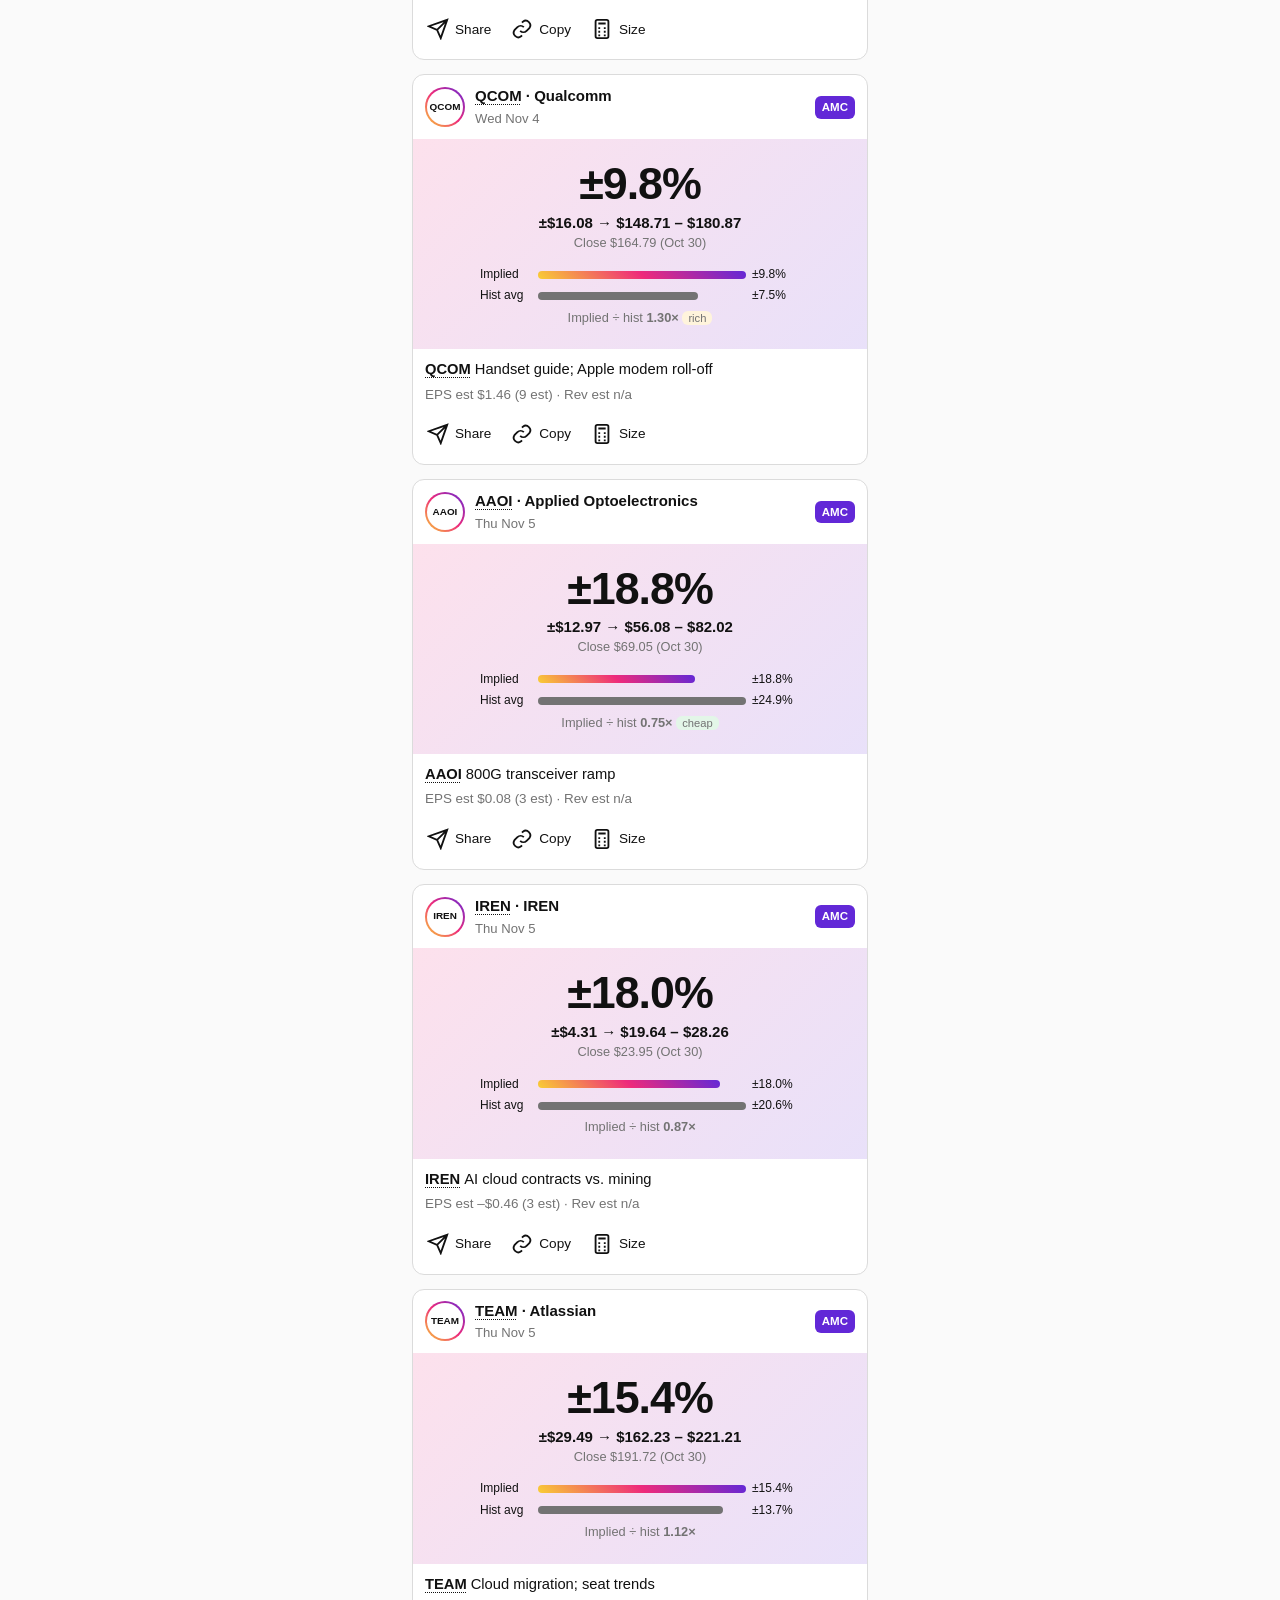
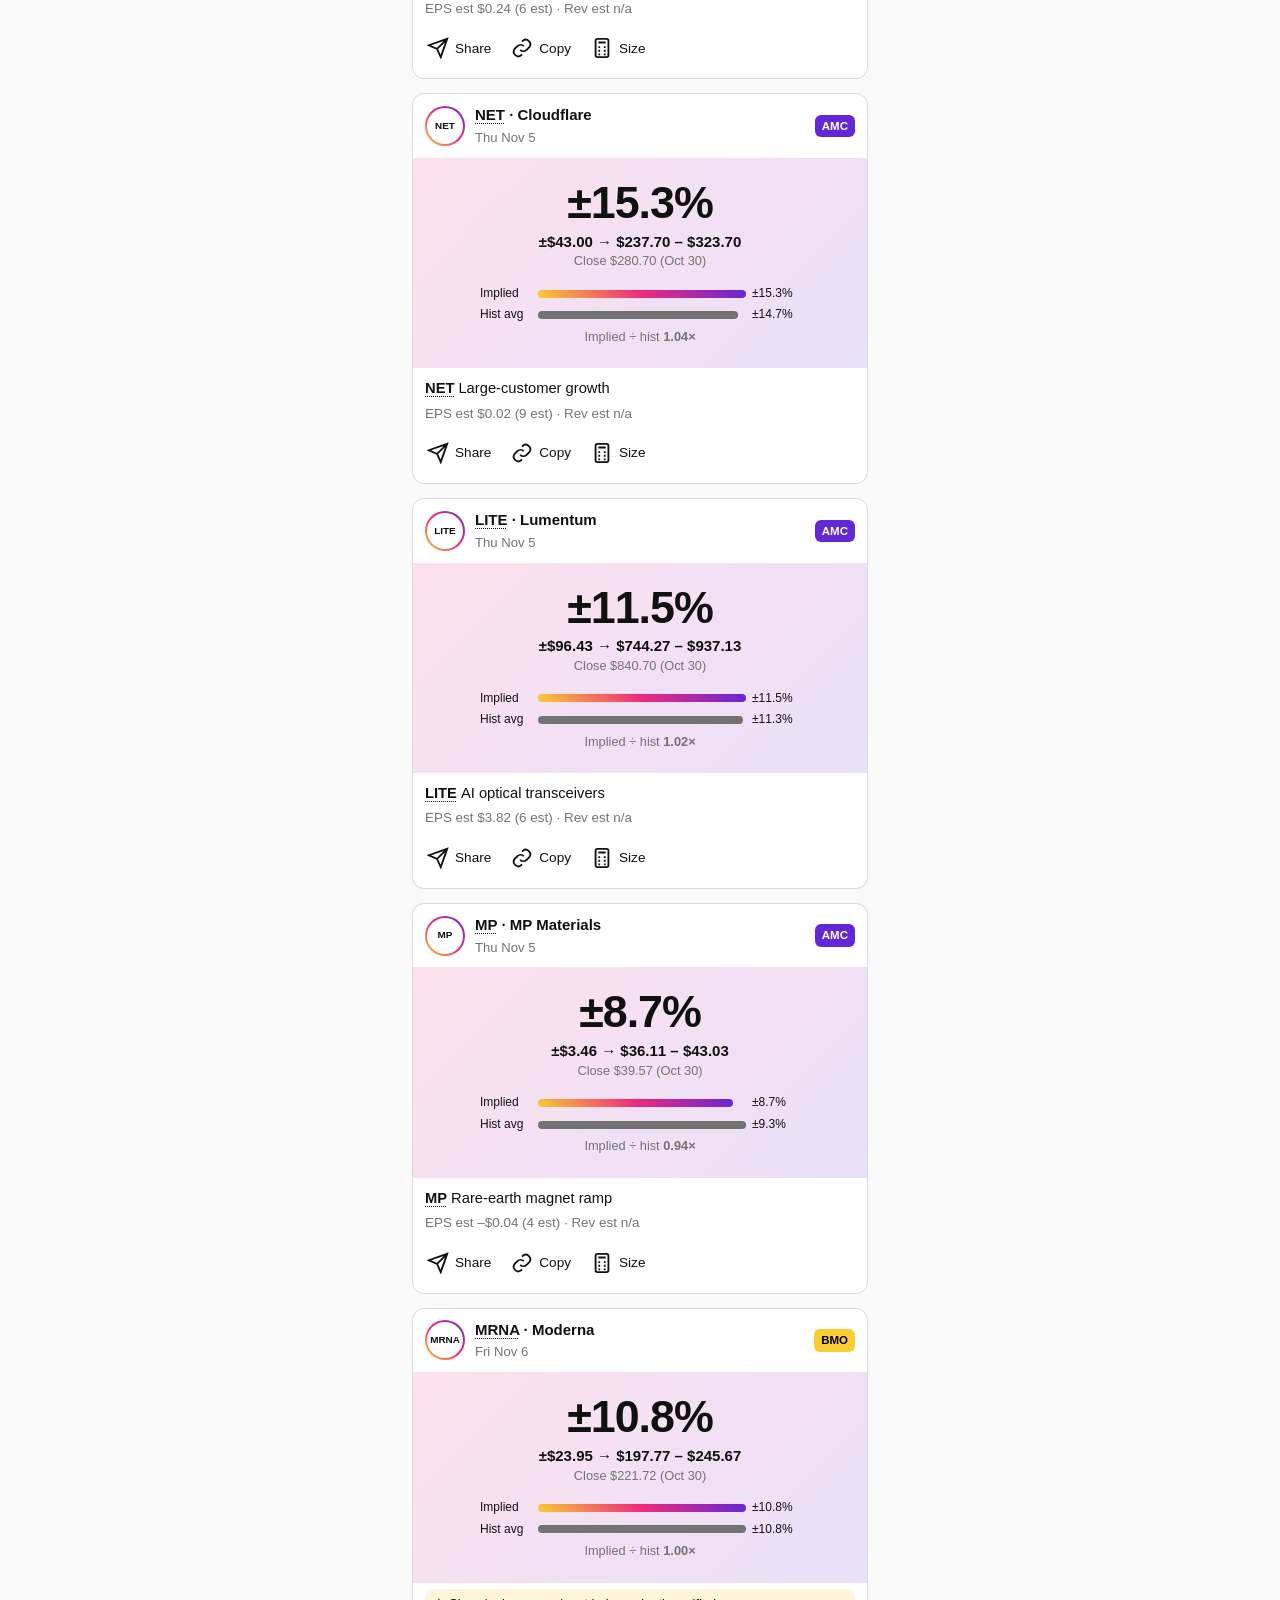
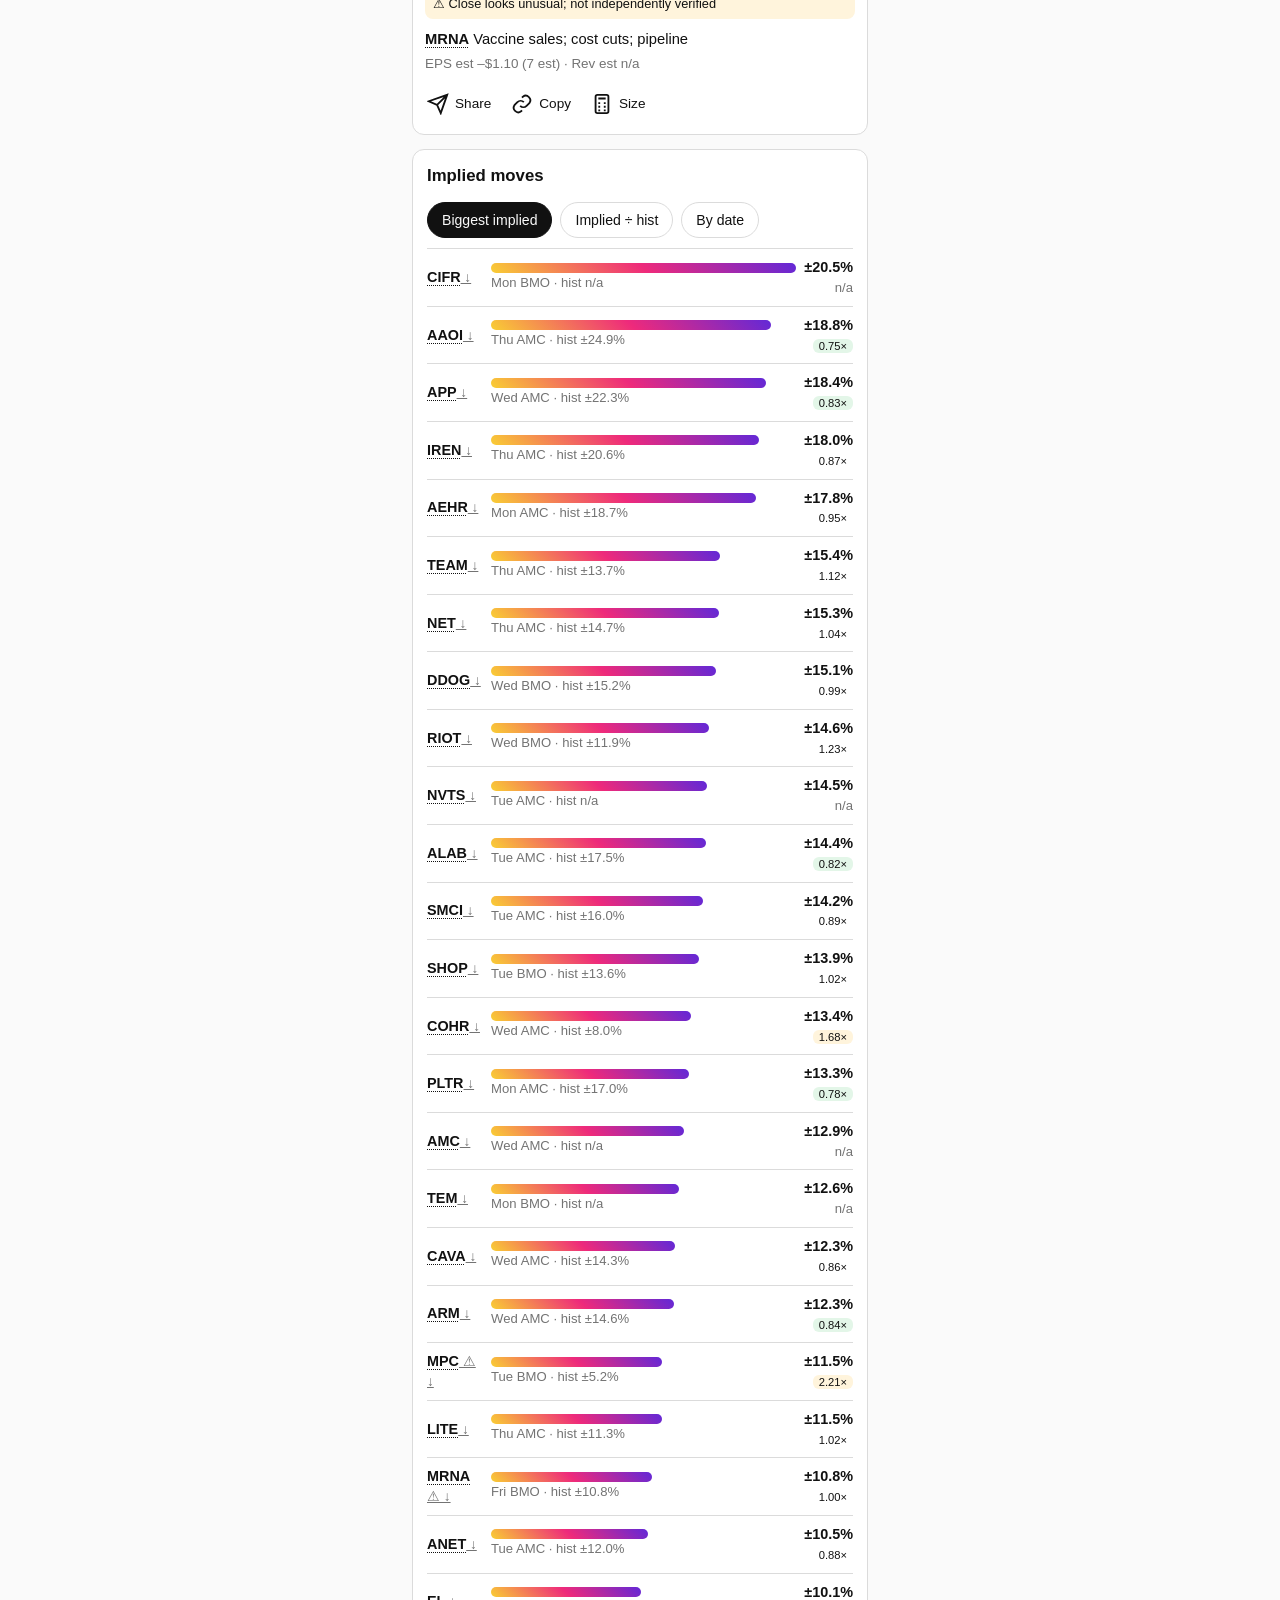
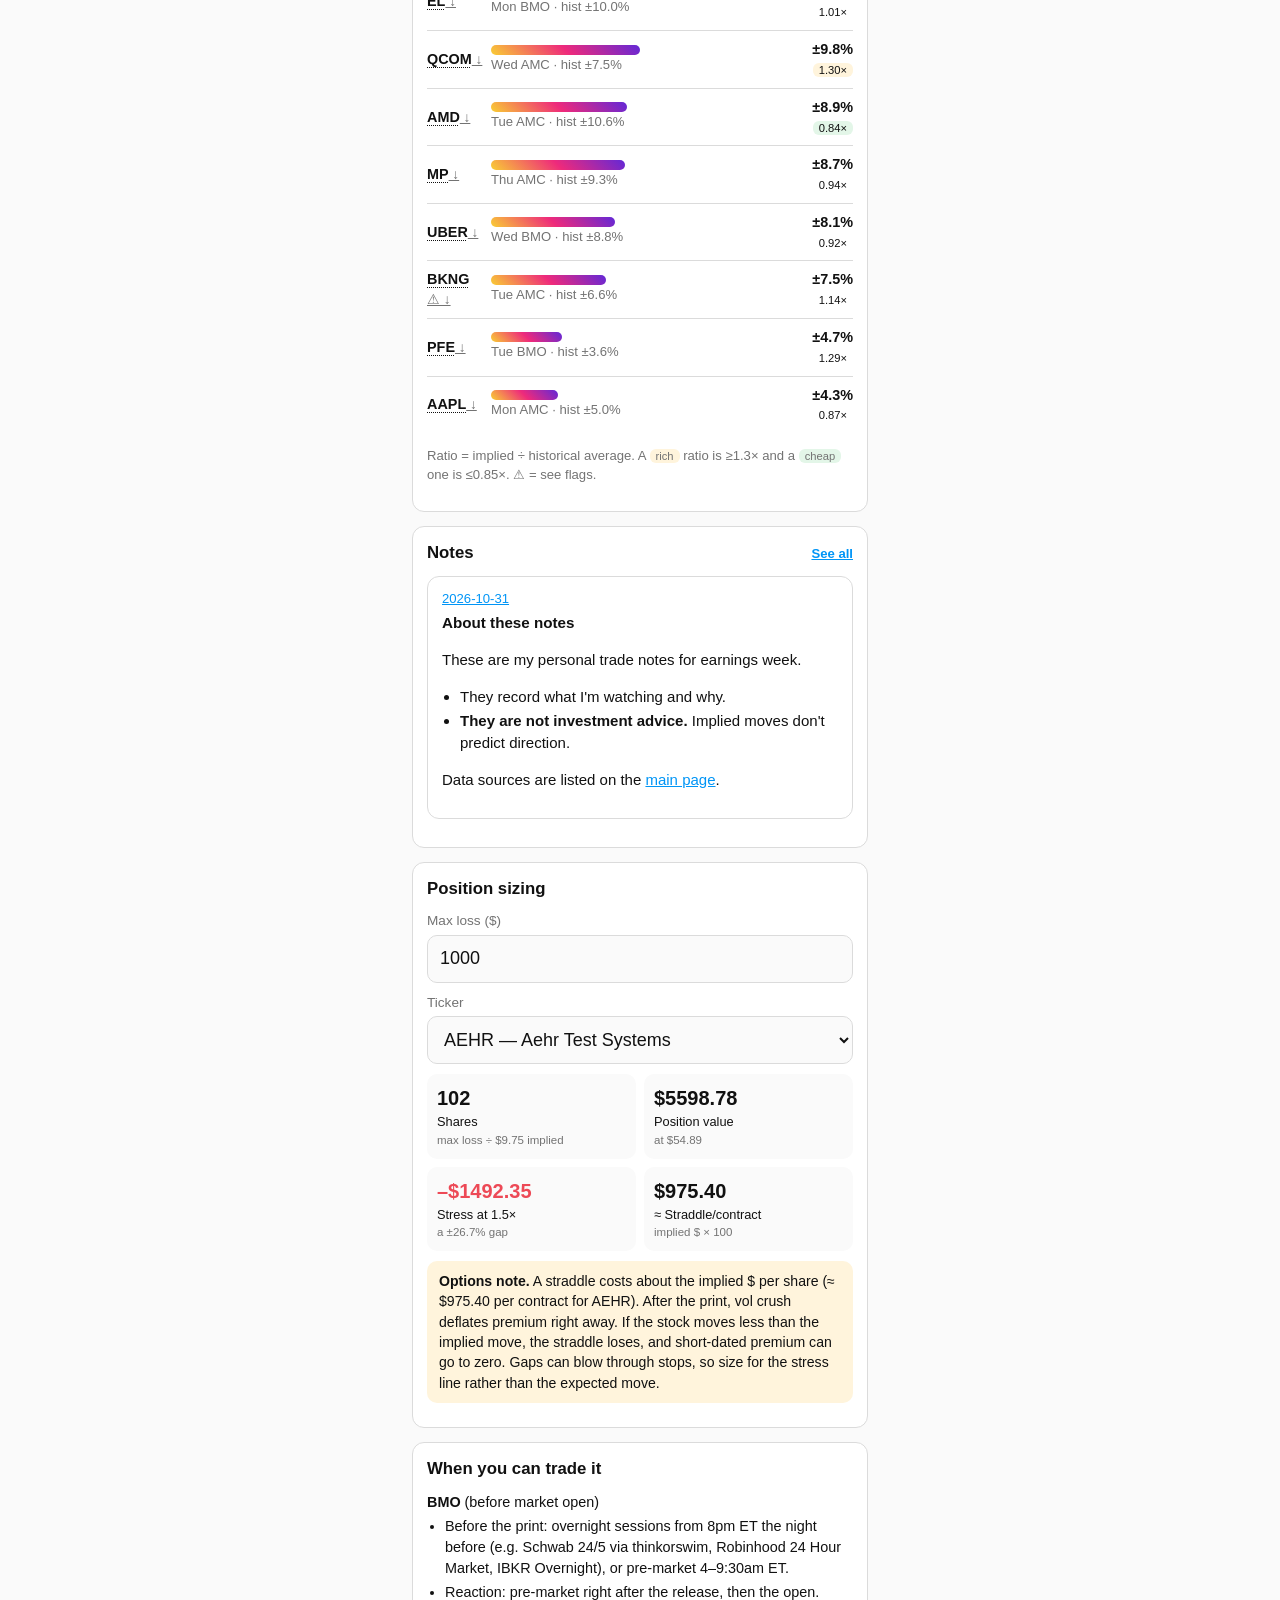
==== commit d07bb847: "Add 2x ETFs tab" ====
--- a/index.html
+++ b/index.html
@@ -1,7 +1,7 @@
 <!doctype html><html lang="en"><head><meta charset="utf-8"><meta http-equiv="Cache-Control" content="no-cache"><meta name="viewport" content="width=device-width,initial-scale=1,viewport-fit=cover">
 <meta name="theme-color" content="#000" media="(prefers-color-scheme: dark)"><meta name="theme-color" content="#fff" media="(prefers-color-scheme: light)">
-<title>Earnings Trades & Implied Moves</title><link rel="icon" href="data:,"><link rel="stylesheet" href="style.css?v=202611020830"></head><body>
-<header class="top"><div class="wrap"><a href="#" class="logo" id="logo" style="color:inherit;text-decoration:none">earnings·moves</a><span class="hr"><span class="muted small" id="week"></span><button id="qbtn" class="qbtn" aria-label="Search"><svg viewBox="0 0 24 24"><circle cx="11" cy="11" r="7"/><path d="m20 20-4-4"/></svg></button></span></div><div class="wrap sbar"><svg viewBox="0 0 24 24"><circle cx="11" cy="11" r="7"/><path d="m20 20-4-4"/></svg><input id="q" type="search" placeholder="Search ticker, company, note…" autocomplete="off" enterkeyhint="search" aria-label="Search"><button id="qclear" type="button" aria-label="Clear search" hidden>×</button></div></header>
+<title>Earnings Trades & Implied Moves</title><link rel="icon" href="data:,"><link rel="stylesheet" href="style.css?v=202611021145"></head><body>
+<header class="top"><div class="wrap"><a href="#" class="logo" id="logo" style="color:inherit;text-decoration:none">earnings·moves</a><span class="hr"><a href="etf2x.html" class="toptab">2x ETFs</a><span class="muted small" id="week"></span><button id="qbtn" class="qbtn" aria-label="Search"><svg viewBox="0 0 24 24"><circle cx="11" cy="11" r="7"/><path d="m20 20-4-4"/></svg></button></span></div><div class="wrap sbar"><svg viewBox="0 0 24 24"><circle cx="11" cy="11" r="7"/><path d="m20 20-4-4"/></svg><input id="q" type="search" placeholder="Search ticker, company, note…" autocomplete="off" enterkeyhint="search" aria-label="Search"><button id="qclear" type="button" aria-label="Clear search" hidden>×</button></div></header>
 <main class="wrap">
 <p id="qcount" class="muted small qcount" hidden></p><div id="qnone" class="card none" hidden><b>No matches</b><p class="muted small">Nothing matches your search<span id="qday"></span>.</p><button class="chip" onclick="clearSearch()">Clear search</button></div>
 <div class="stories" id="stories" aria-label="Upcoming reporters"></div>
@@ -38,8 +38,8 @@
 <a href="#feed"><svg viewBox="0 0 24 24"><path d="M3 10.5 12 3l9 7.5V21h-6v-6H9v6H3z"/></svg>Feed</a>
 <a href="#moves"><svg viewBox="0 0 24 24"><path d="M4 20V10h3v10zm6 0V4h3v16zm6 0v-7h3v7z"/></svg>Moves</a>
 <a href="#notes"><svg viewBox="0 0 24 24"><path d="M5 3h10l4 4v14H5zm2 6h10M7 13h10M7 17h6" fill="none" stroke="currentColor" stroke-width="2"/></svg>Notes</a>
-<a href="futurum.html"><svg viewBox="0 0 24 24"><path d="M7 7h10v10H7zM9 2v3m6-3v3M9 19v3m6-3v3M2 9h3m-3 6h3m14-6h3m-3 6h3" fill="none" stroke="currentColor" stroke-width="2"/></svg>Futurum</a><a href="#calc"><svg viewBox="0 0 24 24"><path d="M6 2h12v20H6zM8 4v4h8V4zm0 7v2h2v-2zm3 0v2h2v-2zm3 0v2h2v-2zm-6 4v2h2v-2zm3 0v2h2v-2zm3 0v5h2v-5zm-6 4v2h5v-2z"/></svg>Calc</a>
+<a href="futurum.html"><svg viewBox="0 0 24 24"><path d="M7 7h10v10H7zM9 2v3m6-3v3M9 19v3m6-3v3M2 9h3m-3 6h3m14-6h3m-3 6h3" fill="none" stroke="currentColor" stroke-width="2"/></svg>Futurum</a><a href="etf2x.html"><svg viewBox="0 0 24 24"><path d="M3 17l6-6 4 4 8-8M15 7h6v6" fill="none" stroke="currentColor" stroke-width="2"/></svg>2x ETFs</a><a href="#calc"><svg viewBox="0 0 24 24"><path d="M6 2h12v20H6zM8 4v4h8V4zm0 7v2h2v-2zm3 0v2h2v-2zm3 0v2h2v-2zm-6 4v2h2v-2zm3 0v2h2v-2zm3 0v5h2v-5zm-6 4v2h5v-2z"/></svg>Calc</a>
 <a href="#info"><svg viewBox="0 0 24 24"><path d="M12 2a10 10 0 1 0 0 20 10 10 0 0 0 0-20zm1 15h-2v-6h2zm0-8h-2V7h2z"/></svg>Info</a>
 </nav><button id="totop" class="totop" aria-label="Back to top" hidden>↑</button>
 <div id="toast" class="toast" role="status"></div>
-<script src="notes.js?v=202611020830"></script><script src="search.js?v=202611020830"></script><script src="app.js?v=202611020830"></script><script>renderNotes(document.getElementById("notesList"),5)</script></body></html>
+<script src="notes.js?v=202611021145"></script><script src="search.js?v=202611021145"></script><script src="app.js?v=202611021145"></script><script>renderNotes(document.getElementById("notesList"),5)</script></body></html>
--- a/style.css
+++ b/style.css
@@ -49,3 +49,7 @@
 .tvl{color:inherit;text-decoration:underline dotted;text-underline-offset:3px;text-decoration-thickness:1px}.tvl:hover{color:var(--acc);text-decoration-style:solid}
 
 .ring .tvl,.av .tvl{display:flex;width:100%;height:100%;border-radius:50%;background:var(--card);border:2px solid var(--bg);align-items:center;justify-content:center;font-weight:700;font-size:.78rem;text-decoration:none}.av .tvl{font-size:.62rem;border:0}.ring .tvl:hover,.av .tvl:hover{color:var(--acc)}.story{cursor:default}.sj{display:block;margin:3px auto 0;background:none;border:0;padding:0;font:inherit;font-size:.7rem;color:var(--mut);white-space:nowrap;cursor:pointer}.sj:hover{color:var(--acc)}
+
+.toptab{font-size:.8rem;font-weight:600;text-decoration:none;color:var(--fg);border:1px solid var(--bd);border-radius:14px;padding:4px 10px;white-space:nowrap}.toptab.on{background:var(--acc);border-color:var(--acc);color:var(--bg)}
+.etab{overflow-x:auto}.etab table{width:100%;border-collapse:collapse;font-size:.85rem}.etab th,.etab td{text-align:left;padding:6px 6px;border-top:1px solid var(--bd);vertical-align:top;white-space:nowrap}.etab th{font-size:.72rem;color:var(--mut,#888);font-weight:600}.lg{color:#1a9e55}.sh{color:#d0453b}.thin{font-size:.65rem;background:#f5c04a33;color:#b07d00;border-radius:8px;padding:1px 6px}
+@media(max-width:420px){.etab td:nth-child(4),.etab th:nth-child(4){display:none}}
